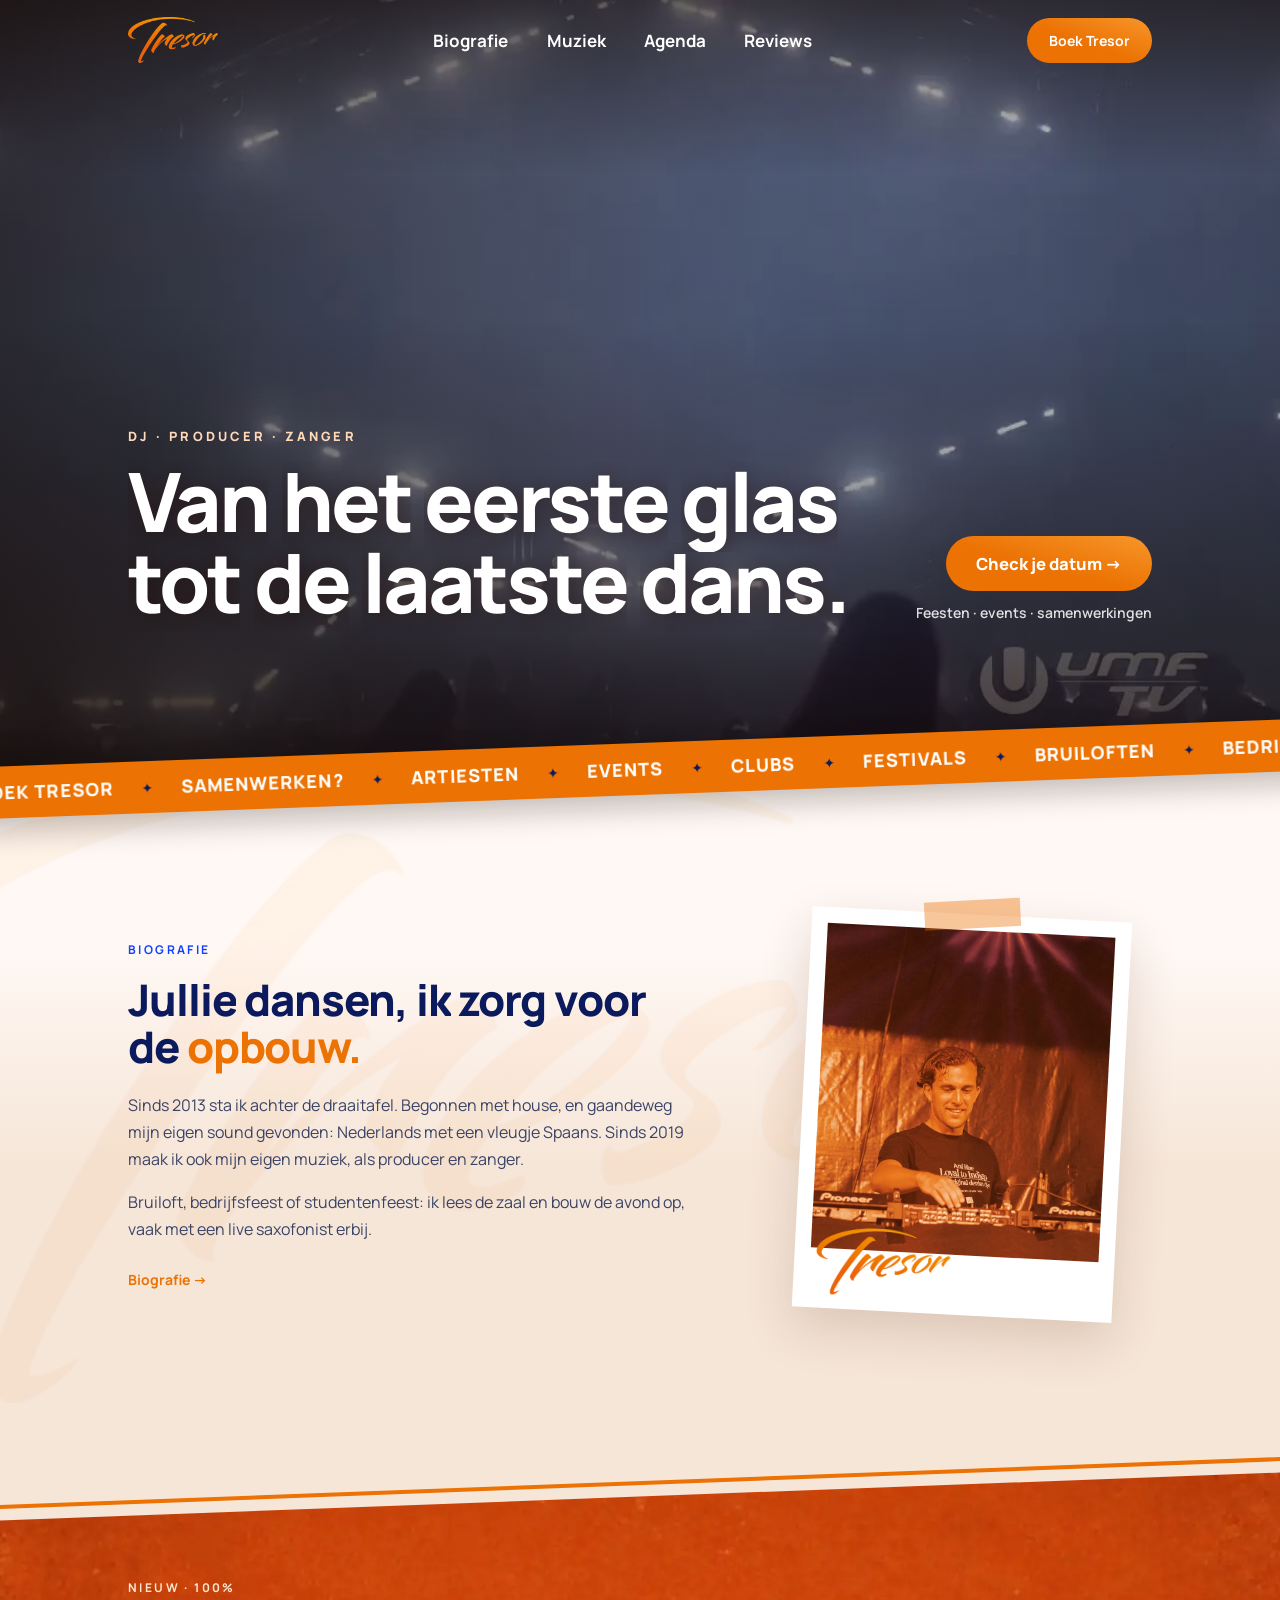
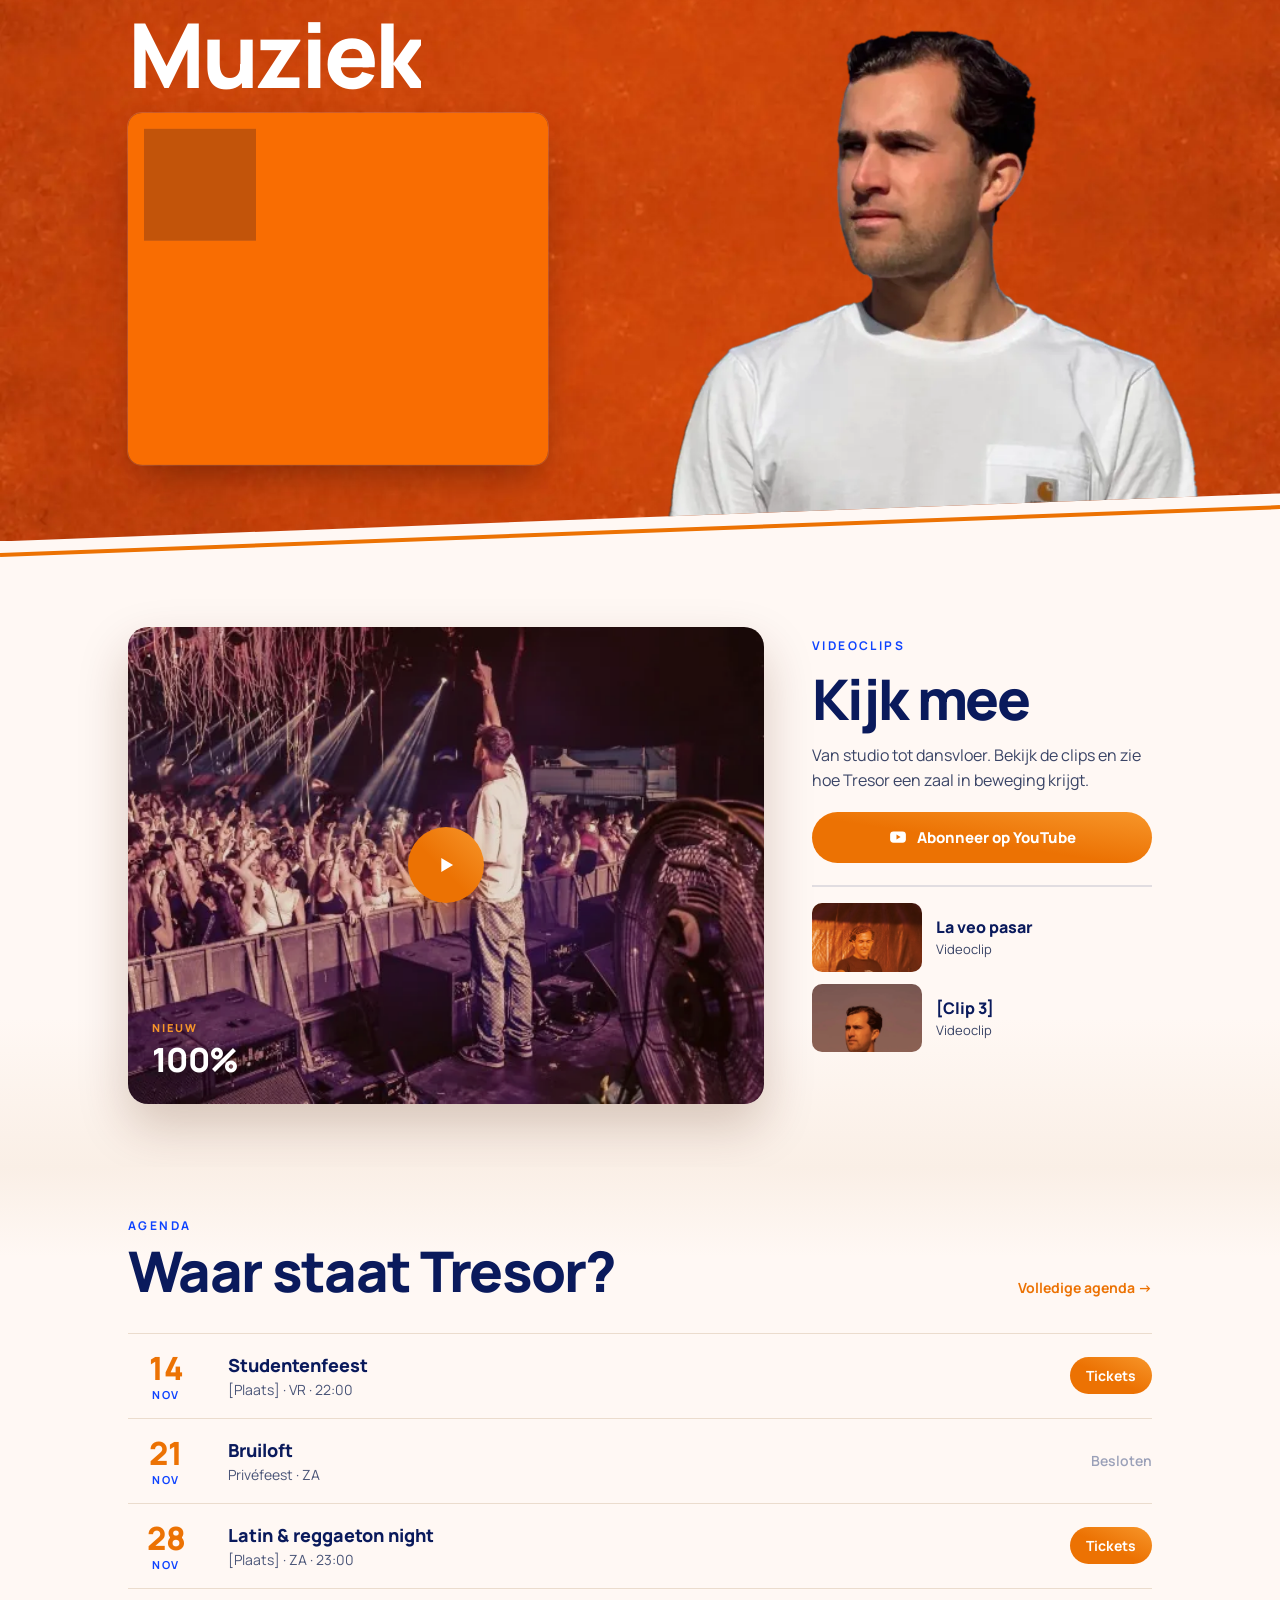
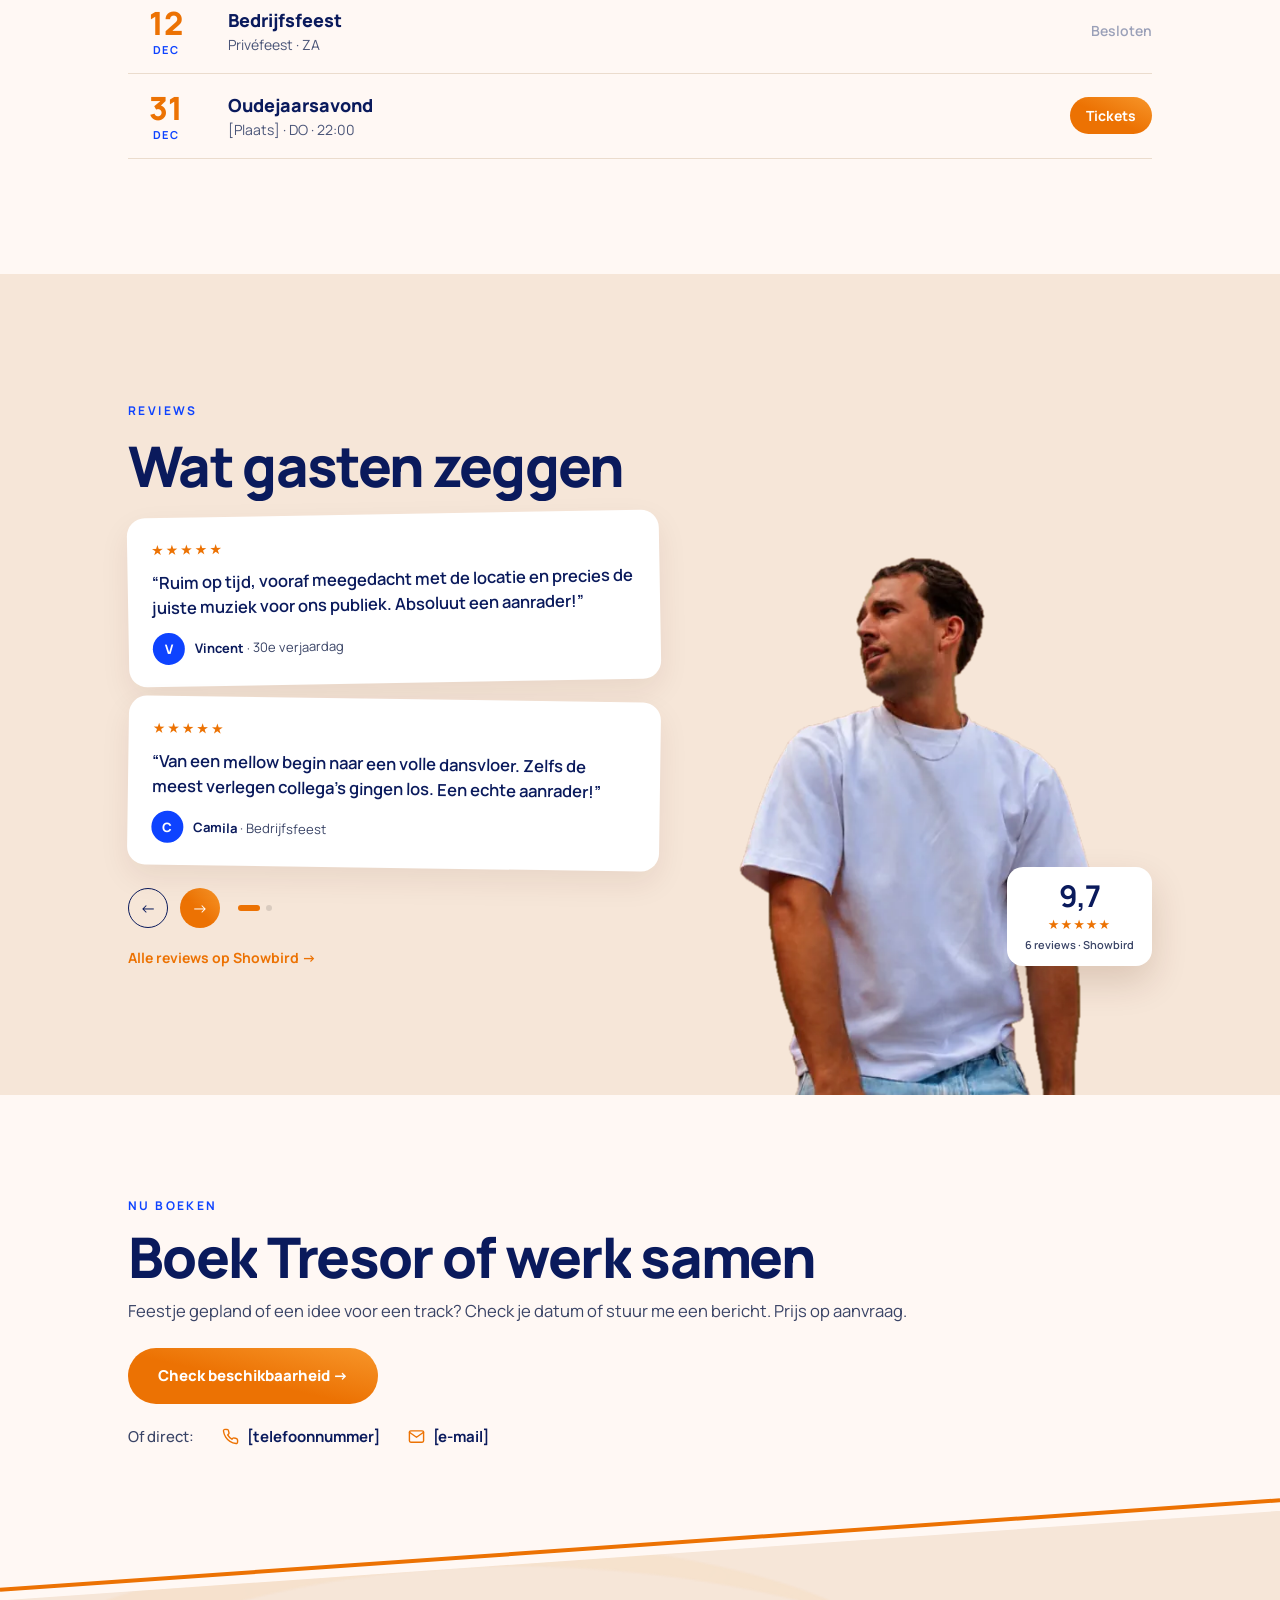
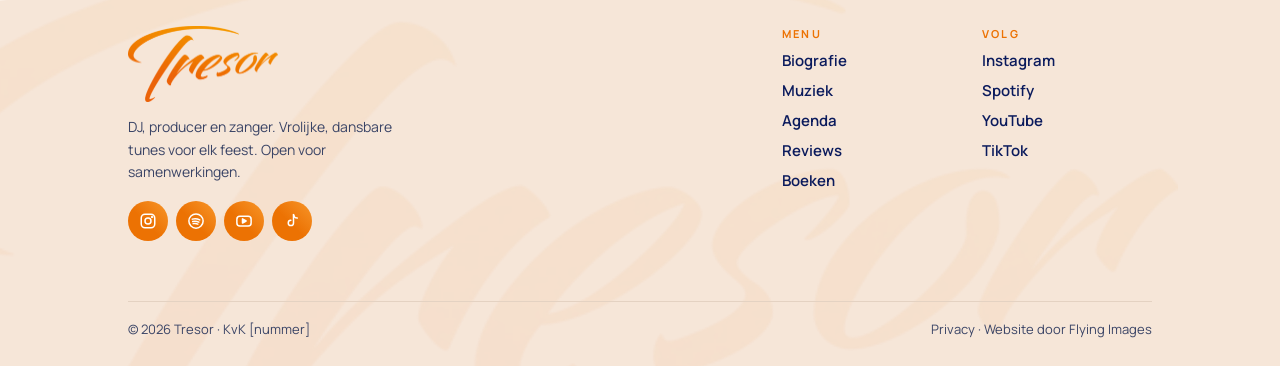
==== index.html @ 302dc04e "Kijk mee: grote clip links, tekst + YouTube-knop + 2 kleine clips rechts Co-Authored-By: Claude Opus" ====
<!doctype html>
<html lang="nl">
<head>
<meta charset="utf-8">
<meta name="viewport" content="width=device-width, initial-scale=1">
<title>Tresor | DJ, producer &amp; zanger</title>
<meta name="description" content="Tresor: DJ, producer en zanger. Energieke, dansbare en vrolijke tunes, Nederlands met een vleugje Spaans. Boek hem voor je feest.">
<link rel="preconnect" href="https://fonts.googleapis.com">
<link rel="preconnect" href="https://fonts.gstatic.com" crossorigin>
<link rel="preload" as="image" href="images/hero-video-poster.webp">
<link rel="stylesheet" href="https://fonts.googleapis.com/css2?family=Manrope:wght@400;500;700;800&display=swap">
<link rel="stylesheet" href="css/style.css">
</head>
<body>

<header>
  <div class="wrap">
    <a href="#top" aria-label="Tresor, naar boven"><img class="logo logo-light" src="images/tresor-logo.webp" alt="Tresor"><img class="logo logo-dark" src="images/tresor-logo.webp" alt="Tresor"></a>
    <nav aria-label="Hoofdmenu"><a href="#bio">Biografie</a><a href="#muziek">Muziek</a><a href="#agenda">Agenda</a><a href="#reviews">Reviews</a><a class="mbtn" href="#boeken">Boek Tresor</a></nav>
    <a class="btn" href="#boeken">Boek Tresor</a>
    <button class="burger" type="button" aria-label="Menu openen" aria-expanded="false"><span></span><span></span><span></span></button>
  </div>
</header>

<section class="hero" id="top" aria-label="Intro">
  <video class="hero-bg" id="heroVideo" autoplay muted loop playsinline webkit-playsinline disablepictureinpicture preload="auto" poster="images/hero-video-poster.webp" src="video/hero.mp4" data-mobile="video/hero-mobiel.mp4" aria-hidden="true"></video>
  <script>
  (function(){
    var v=document.getElementById('heroVideo'); if(!v) return;
    if(window.matchMedia('(max-width: 760px)').matches){ v.src=v.getAttribute('data-mobile'); }
    v.muted=true; v.defaultMuted=true; v.setAttribute('muted','');
    function play(){ var p=v.play(); if(p&&p.catch) p.catch(function(){}); }
    play();
    v.addEventListener('loadeddata',play,{once:true});
    v.addEventListener('canplay',play,{once:true});
    document.addEventListener('visibilitychange',function(){ if(!document.hidden&&v.paused) play(); });
    // Fallback (bijv. iOS energiebesparingsmodus): start bij eerste aanraking/scroll
    ['touchstart','pointerdown','scroll','keydown'].forEach(function(e){ window.addEventListener(e,function(){ if(v.paused) play(); },{once:true,passive:true}); });
  })();
  </script>
  <div class="content"><div class="wrap">
    <div><span class="kicker">DJ · Producer · Zanger</span><h1>Van het eerste glas tot de laatste dans.</h1></div>
    <div class="side"><a class="btn-light" href="#boeken">Check je datum →</a><small>Feesten · events · samenwerkingen</small></div>
  </div></div>
  <svg class="diag" viewBox="0 0 100 10" preserveAspectRatio="none" aria-hidden="true">
    <polygon points="0,10 100,0 100,10" fill="#FFF8F4"></polygon>
  </svg>
</section>
<div class="ticker-wrap">
  <div class="ticker" aria-label="Boek Tresor of werk samen: artiesten, events, clubs, festivals, bruiloften en bedrijven"><div class="ticker-track" aria-hidden="true"><span>Boek Tresor</span><i aria-hidden="true">✦</i><span>Samenwerken?</span><i aria-hidden="true">✦</i><span>Artiesten</span><i aria-hidden="true">✦</i><span>Events</span><i aria-hidden="true">✦</i><span>Clubs</span><i aria-hidden="true">✦</i><span>Festivals</span><i aria-hidden="true">✦</i><span>Bruiloften</span><i aria-hidden="true">✦</i><span>Bedrijven</span><i aria-hidden="true">✦</i><span>Boek Tresor</span><i aria-hidden="true">✦</i><span>Samenwerken?</span><i aria-hidden="true">✦</i><span>Artiesten</span><i aria-hidden="true">✦</i><span>Events</span><i aria-hidden="true">✦</i><span>Clubs</span><i aria-hidden="true">✦</i><span>Festivals</span><i aria-hidden="true">✦</i><span>Bruiloften</span><i aria-hidden="true">✦</i><span>Bedrijven</span><i aria-hidden="true">✦</i></div></div>
</div>

<div class="mid">
  <img class="watermark" src="images/tresor-logo.webp" alt="" aria-hidden="true" loading="lazy" decoding="async">

  <section class="bio" id="bio">
    <div class="wrap grid">
      <div>
        <div class="label">Biografie</div>
        <h2>Jullie dansen, ik zorg voor de <span class="hl">opbouw.</span></h2>
        <p>Sinds 2013 sta ik achter de draaitafel. Begonnen met house, en gaandeweg mijn eigen sound gevonden: Nederlands met een vleugje Spaans. Sinds 2019 maak ik ook mijn eigen muziek, als producer en zanger.</p>
        <p>Bruiloft, bedrijfsfeest of studentenfeest: ik lees de zaal en bouw de avond op, vaak met een live saxofonist erbij.</p>
        <a class="link" href="#">Biografie →</a>
      </div>
      <div class="polaroid-wrap rv rv-r" style="--d:.15s">
        <div class="polaroid">
          <img class="photo" src="images/tresor-draaitafel.webp" alt="Tresor achter de draaitafel" loading="lazy" decoding="async">
          <img class="sig" src="images/tresor-logo.webp" alt="Tresor" loading="lazy" decoding="async">
          <div class="tape" aria-hidden="true"></div>
        </div>
      </div>
    </div>
  </section>

  <section class="muziek" id="muziek">
    <svg class="seam" viewBox="0 0 720 120" preserveAspectRatio="none" aria-hidden="true">
      <polygon points="0,0 720,0 720,62 0,112" fill="#F6E6D8"></polygon>
      <line x1="0" y1="98" x2="720" y2="48" stroke="#EC7203" stroke-width="4" vector-effect="non-scaling-stroke"></line>
    </svg>
    <div class="inner">
      <div class="wrap">
        <div class="text">
          <div class="label">Nieuw · 100%</div>
          <h2>Muziek</h2>
          <div class="spotify-wrap"><iframe class="spotify" title="Tresor op Spotify" src="https://open.spotify.com/embed/artist/4Jpk6IuSUI2xoQr6cXJFNq?utm_source=generator" allow="autoplay; clipboard-write; encrypted-media; fullscreen; picture-in-picture" loading="lazy"></iframe><span class="tint" aria-hidden="true"></span></div>
        </div>
      </div>
      <img class="cutout rv rv-r" src="images/tresor-uitgesneden.webp" alt="Pressfoto Tresor" loading="lazy" decoding="async">
    </div>
  </section>
</div>

<section class="video" id="video">
  <svg class="seam" viewBox="0 0 720 120" preserveAspectRatio="none" aria-hidden="true" style="background:var(--creme)">
        <line x1="0" y1="72" x2="720" y2="22" stroke="#EC7203" stroke-width="4" vector-effect="non-scaling-stroke"></line>
  </svg>
  <div class="wrap vgrid">
    <a class="thumb big rv" href="https://www.youtube.com/" data-yt=""><img src="images/hero.webp" alt="Videoclip 100%" style="object-position:62% 30%" loading="lazy" decoding="async"><div class="ov"><div class="play"><svg width="16" height="16" viewBox="0 0 14 14" aria-hidden="true"><path d="M4 2.5v9l7.5-4.5z" fill="#fff"/></svg></div></div><div class="cap"><span>Nieuw</span><strong>100%</strong></div></a>
    <div class="vtext rv" style="--d:0.15s">
      <div class="label">Videoclips</div>
      <h2>Kijk mee</h2>
      <p>Van studio tot dansvloer. Bekijk de clips en zie hoe Tresor een zaal in beweging krijgt.</p>
      <a class="btn ytbtn" href="https://www.youtube.com/" target="_blank" rel="noopener"><svg width="18" height="18" viewBox="0 0 24 24" aria-hidden="true"><rect x="1.5" y="4.5" width="21" height="15" rx="4.5" fill="#fff"/><path d="M10 8.8v6.4l5.4-3.2z" fill="#EC7203"/></svg>Abonneer op YouTube</a>
      <div class="minis"><a class="mini" href="https://www.youtube.com/" data-yt=""><span class="mthumb"><img src="images/tresor-draaitafel.webp" alt="Videoclip La veo pasar" style="object-position:45% 40%" loading="lazy" decoding="async"></span><span class="mt"><strong>La veo pasar</strong><small>Videoclip</small></span></a><a class="mini" href="https://www.youtube.com/" data-yt=""><span class="mthumb"><img src="images/pressfoto.webp" alt="Videoclip [Clip 3]" style="object-position:50% 25%" loading="lazy" decoding="async"></span><span class="mt"><strong>[Clip 3]</strong><small>Videoclip</small></span></a></div>
    </div>
  </div>
</section>

<section class="agenda-s" id="agenda">
  <div class="wrap">
    <div class="head"><div><div class="label">Agenda</div><h2 style="margin-top:10px">Waar staat Tresor?</h2></div><a class="link" href="#">Volledige agenda →</a></div>
    <div>
<div class="ev rv"><div class="dt"><b>14</b><span>NOV</span></div><div class="tt"><b>Studentenfeest</b><span>[Plaats] · VR · 22:00</span></div><a class="cta" href="#">Tickets</a></div>
<div class="ev rv"><div class="dt"><b>21</b><span>NOV</span></div><div class="tt"><b>Bruiloft</b><span>Privéfeest · ZA</span></div><span class="cta p">Besloten</span></div>
<div class="ev rv"><div class="dt"><b>28</b><span>NOV</span></div><div class="tt"><b>Latin &amp; reggaeton night</b><span>[Plaats] · ZA · 23:00</span></div><a class="cta" href="#">Tickets</a></div>
<div class="ev rv"><div class="dt"><b>12</b><span>DEC</span></div><div class="tt"><b>Bedrijfsfeest</b><span>Privéfeest · ZA</span></div><span class="cta p">Besloten</span></div>
<div class="ev rv"><div class="dt"><b>31</b><span>DEC</span></div><div class="tt"><b>Oudejaarsavond</b><span>[Plaats] · DO · 22:00</span></div><a class="cta" href="#">Tickets</a></div>
    </div>
  </div>
</section>

<section class="review" id="reviews">
  <div class="wrap">
    <div class="txt">
      <div class="label">Reviews</div>
      <h2>Wat gasten zeggen</h2>
      <div class="rtrack" id="rtrack" aria-live="polite"></div>
      <div class="rctrl"><button type="button" class="prev" aria-label="Vorige reviews">←</button><button type="button" class="next" aria-label="Volgende reviews">→</button><div class="rdots" id="rdots"></div></div>
      <a class="all" href="https://showbird.com/nl/acts/22462-tresor-dj-artiest" target="_blank" rel="noopener">Alle reviews op Showbird →</a>
    </div>
    <div class="person rv rv-r" style="--d:.15s"><img src="images/tresor-100.webp" alt="Tresor in wit T-shirt" loading="lazy" decoding="async"><div class="score"><b>9,7</b><span>★★★★★</span><small>6 reviews · Showbird</small></div></div>
  </div>
</section>

<section class="endsec" id="boeken">
  <div class="ctab"><div class="wrap">
    <div class="label">Nu boeken</div>
    <h2>Boek Tresor of werk samen</h2>
    <p>Feestje gepland of een idee voor een track? Check je datum of stuur me een bericht. Prijs op aanvraag.</p>
    <div class="cbtns" style="gap:22px"><a class="cbtn main" href="#" style="height:56px;padding:0 30px;font-weight:800">Check beschikbaarheid →</a><div class="direct"><span>Of direct:</span><a href="tel:"><svg width="17" height="17" viewBox="0 0 24 24" fill="none" stroke="#EC7203" stroke-width="2" stroke-linecap="round" stroke-linejoin="round" aria-hidden="true"><path d="M22 16.9v3a2 2 0 0 1-2.2 2 19.8 19.8 0 0 1-8.6-3.1 19.5 19.5 0 0 1-6-6A19.8 19.8 0 0 1 2.1 4.2 2 2 0 0 1 4.1 2h3a2 2 0 0 1 2 1.7c.1.9.4 1.8.7 2.7a2 2 0 0 1-.5 2.1L8 9.8a16 16 0 0 0 6 6l1.3-1.3a2 2 0 0 1 2.1-.4c.9.3 1.8.6 2.7.7a2 2 0 0 1 1.7 2z"/></svg>[telefoonnummer]</a><a href="mailto:"><svg width="17" height="17" viewBox="0 0 24 24" fill="none" stroke="#EC7203" stroke-width="2" stroke-linecap="round" stroke-linejoin="round" aria-hidden="true"><rect x="2" y="4" width="20" height="16" rx="2"/><path d="m22 6-10 7L2 6"/></svg>[e-mail]</a></div></div>
  </div></div>
  <svg class="seamline" viewBox="0 0 720 100" preserveAspectRatio="none" aria-hidden="true"><line x1="0" y1="88" x2="720" y2="-12" stroke="#EC7203" stroke-width="4" vector-effect="non-scaling-stroke"></line></svg>
  <footer class="foot">
    <img class="wm" src="images/tresor-logo.webp" alt="" aria-hidden="true" loading="lazy" decoding="async">
    <div class="wrap">
      <div class="fcols">
        <div><img class="lg" src="images/tresor-logo.webp" alt="Tresor" loading="lazy" decoding="async"><p>DJ, producer en zanger. Vrolijke, dansbare tunes voor elk feest. Open voor samenwerkingen.</p><div class="soc"><a href="#" aria-label="Instagram" title="Instagram"><svg width="18" height="18" viewBox="0 0 24 24" stroke="#FFFFFF" stroke-width="2" fill="none" stroke-linecap="round" stroke-linejoin="round" aria-hidden="true"><rect x="3" y="3" width="18" height="18" rx="5"/><circle cx="12" cy="12" r="4"/><circle cx="17.5" cy="6.5" r="0.6" fill="#FFFFFF"/></svg></a><a href="#" aria-label="Spotify" title="Spotify"><svg width="18" height="18" viewBox="0 0 24 24" stroke="#FFFFFF" stroke-width="2" fill="none" stroke-linecap="round" stroke-linejoin="round" aria-hidden="true"><circle cx="12" cy="12" r="9.5"/><path d="M7 9.5c3.5-1 7-0.6 10 1"/><path d="M7.6 12.6c2.9-0.8 5.7-0.4 8.2 0.9"/><path d="M8.2 15.5c2.3-0.6 4.4-0.3 6.3 0.7"/></svg></a><a href="#" aria-label="YouTube" title="YouTube"><svg width="18" height="18" viewBox="0 0 24 24" stroke="#FFFFFF" stroke-width="2" fill="none" stroke-linecap="round" stroke-linejoin="round" aria-hidden="true"><rect x="2.5" y="5.5" width="19" height="13" rx="4"/><path d="M10 9.2v5.6l4.8-2.8z" fill="#FFFFFF"/></svg></a><a href="#" aria-label="TikTok" title="TikTok"><svg width="18" height="18" viewBox="0 0 24 24" stroke="#FFFFFF" stroke-width="2" fill="none" stroke-linecap="round" stroke-linejoin="round" aria-hidden="true"><path d="M14 3.5v11a3.5 3.5 0 1 1-3.5-3.5"/><path d="M14 3.5c.4 2.7 2.2 4.4 5 4.6"/></svg></a></div></div>
        <div class="fcol"><span>MENU</span><a href="#bio">Biografie</a><a href="#muziek">Muziek</a><a href="#agenda">Agenda</a><a href="#reviews">Reviews</a><a href="#boeken">Boeken</a></div>
        <div class="fcol"><span>VOLG</span><a href="#">Instagram</a><a href="#">Spotify</a><a href="#">YouTube</a><a href="#">TikTok</a></div>
      </div>
      <div class="fbar"><span>© 2026 Tresor · KvK [nummer]</span><span>Privacy · Website door Flying Images</span></div>
    </div>
  </footer>
</section>

<div class="modal" id="vmodal" role="dialog" aria-modal="true" aria-label="Videoclip"><div class="box"><button class="close" type="button" aria-label="Sluiten">×</button><div id="vbody"></div></div></div>
<script src="js/main.js"></script>
</body>
</html>
---- css/style.css ----
:root{
  --creme:#FFF8F4; --zand:#F6E6D8; --ink:#0A1A5C; --blue:#EC7203; --orange:#0E43FF; --s:clamp(40px,9vw,120px); --muted:#3A4466; --line:#EFE2D8;
}
*{box-sizing:border-box}
html{scroll-behavior:smooth}
body{margin:0;background:var(--creme);color:var(--ink);font-family:'Manrope',system-ui,-apple-system,'Segoe UI',sans-serif;-webkit-font-smoothing:antialiased}
img{display:block;max-width:100%}
a{color:var(--blue)}
.wrap{max-width:1120px;margin:0 auto;padding:0 clamp(20px,5vw,48px)}
.label{font-size:12px;font-weight:700;letter-spacing:.2em;text-transform:uppercase;color:var(--orange)}
.btn{display:inline-block;background:var(--blue);color:#fff;font-weight:700;font-size:14px;padding:13px 22px;border-radius:999px;text-decoration:none;white-space:nowrap}
.btn:hover{background:#D46502}
.btn-ghost{background:transparent;border:1.5px solid var(--ink);color:var(--ink);padding:11.5px 20px}
.link{font-weight:700;font-size:14px;text-decoration:none;color:#EC7203}
.link:hover{text-decoration:underline;text-underline-offset:3px}

/* HEADER */
header{position:fixed;top:0;left:0;right:0;z-index:50;transition:background .3s,box-shadow .3s,height .3s}
header.scrolled{background:rgba(255,248,244,.94);-webkit-backdrop-filter:blur(10px);backdrop-filter:blur(10px);box-shadow:0 6px 24px rgba(80,30,5,.08)}
header .logo-dark{display:none}
header.scrolled .logo-light{display:none}header.scrolled .logo-dark{display:block}
header.scrolled nav a{color:var(--ink)}
.burger{display:none;width:44px;height:44px;border-radius:50%;border:0;background:rgba(255,255,255,.18);cursor:pointer;align-items:center;justify-content:center;flex-direction:column;gap:5px}
.burger span{display:block;width:20px;height:2px;background:#fff;border-radius:2px;transition:transform .3s,opacity .3s}
header.scrolled .burger{background:#F6E6D8}header.scrolled .burger span{background:var(--ink)}
body.menu-open .burger span:nth-child(1){transform:translateY(7px) rotate(45deg)}body.menu-open .burger span:nth-child(2){opacity:0}body.menu-open .burger span:nth-child(3){transform:translateY(-7px) rotate(-45deg)}
header .wrap{height:80px;transition:height .3s;display:flex;align-items:center;justify-content:space-between;gap:20px}
header .logo{height:46px;width:auto}
nav{display:flex;gap:clamp(24px,3vw,40px)}
nav a{color:#fff;text-decoration:none;font-weight:700;font-size:17px}
nav a{position:relative;padding:4px 0}
nav a:after{content:"";position:absolute;left:0;right:100%;bottom:-2px;height:2px;background:#EC7203;transition:right .25s}
nav a:hover:after{right:0}
@media (max-width:760px){header .btn{display:none}.burger{display:flex}
 nav{position:fixed;top:0;left:0;right:0;height:100vh;height:100dvh;visibility:hidden;transition:transform .4s cubic-bezier(.2,.8,.2,1),visibility 0s .4s;z-index:-1;background:#FFF8F4;flex-direction:column;justify-content:center;align-items:flex-start;gap:22px;padding:0 28px;transform:translateY(-100%)}
 nav a{color:var(--ink)!important;font-size:34px;font-weight:800;letter-spacing:-.02em}
 body.menu-open nav{transform:none;visibility:visible;transition:transform .4s cubic-bezier(.2,.8,.2,1),visibility 0s}
 body.menu-open header .logo-light{display:none}body.menu-open header .logo-dark{display:block}body.menu-open .burger{background:#F6E6D8}body.menu-open .burger span{background:var(--ink)}
 nav .mbtn{display:inline-block!important;margin-top:12px}}
nav .mbtn{display:none;background:#EC7203;color:#fff!important;font-size:16px!important;font-weight:800;padding:14px 24px!important;border-radius:999px}
nav .mbtn:after{display:none}

/* HERO */
.hero{position:relative;height:min(88vh,820px);min-height:520px;overflow:hidden;color:#fff;background:var(--ink)}
.hero>.hero-bg{position:absolute;inset:0;width:100%;height:100%;object-fit:cover;object-position:50% 40%}
@media (prefers-reduced-motion:reduce){.hero>.hero-bg{display:none}.hero{background:var(--ink) url(../images/hero-video-poster.webp) 50% 40%/cover no-repeat}}
.hero>img{position:absolute;inset:0;width:100%;height:100%;object-fit:cover;object-position:60% 30%;animation:heroZoom 14s ease-out both}
@keyframes heroZoom{from{transform:scale(1.12)}to{transform:scale(1)}}
.hero .content{animation:heroIn 1s .2s cubic-bezier(.2,.8,.2,1) both}
@keyframes heroIn{from{opacity:0;transform:translateY(30px)}to{opacity:1;transform:none}}
.hero:before{content:"";position:absolute;inset:0;z-index:1;background:linear-gradient(180deg,rgba(20,8,2,.55) 0%,rgba(20,8,2,0) 22%,rgba(20,8,2,0) 40%,rgba(20,8,2,.7) 100%),linear-gradient(90deg,rgba(20,8,2,.62) 0%,rgba(20,8,2,.15) 60%,rgba(20,8,2,.25) 100%)}
.hero .content{position:absolute;z-index:2;left:0;right:0;bottom:clamp(110px,14vw,170px)}
.hero .content .wrap{display:flex;justify-content:space-between;align-items:flex-end;gap:40px}
.hero .kicker{display:block;margin-bottom:16px;font-size:clamp(12px,1vw,14px);font-weight:800;letter-spacing:.24em;text-transform:uppercase;color:#FFD9B8}
.hero .side{display:flex;flex-direction:column;align-items:flex-end;gap:12px;text-align:right}
.hero .side small{font-size:14px;font-weight:600;opacity:.85;white-space:nowrap}
@media (max-width:760px){.hero .content .wrap{flex-direction:column;align-items:flex-start;gap:24px}.hero .side{align-items:flex-start;text-align:left}.hero .side small{white-space:normal}}
.hero h1{margin:0;font-size:clamp(40px,6.4vw,92px);font-weight:800;line-height:.98;letter-spacing:-.035em;max-width:16ch;text-shadow:0 2px 24px rgba(20,8,2,.45)}
.hero .btn-light{display:inline-block;background:#EC7203;color:#fff;font-weight:800;font-size:clamp(15px,1.3vw,18px);padding:16px 30px;border-radius:999px;text-decoration:none;white-space:nowrap}
.hero .btn-light:hover{background:#D46502}
.diag{position:absolute;left:0;right:0;bottom:-1px;width:100%;height:calc(3.67vw + 1px);z-index:3;display:block}

/* MID (bio + muziek) */
.mid{position:relative;overflow:hidden}
.watermark{position:absolute;z-index:1;pointer-events:none;opacity:.05;width:min(1500px,160%);left:-12%;top:-40px}
.bio{position:relative;background:linear-gradient(180deg,var(--creme) 0%,var(--creme) 25%,var(--zand) 60%);padding:clamp(56px,8vw,110px) 0 clamp(40px,6vw,80px)}
.bio .grid{position:relative;z-index:2;display:grid;grid-template-columns:minmax(0,1fr) minmax(240px,380px);gap:clamp(36px,6vw,90px);align-items:center}
.bio h2{margin:18px 0 22px;font-size:clamp(30px,3.4vw,44px);line-height:1.08;letter-spacing:-.025em;font-weight:800}
.bio h2{color:var(--ink)}.bio h2 .hl,.bio h2 .hl span{color:#EC7203}
.bio p{margin:0 0 16px;font-size:clamp(15px,1.25vw,17px);line-height:1.7;color:var(--muted);max-width:560px}
.bio .link{display:inline-block;margin-top:10px}
.polaroid-wrap{display:flex;justify-content:center;padding:20px 0}
.polaroid{position:relative;background:#fff;padding:16px 16px 60px;transform:rotate(3deg);box-shadow:0 20px 50px rgba(80,30,5,.16);width:min(100%,320px);transition:transform .5s cubic-bezier(.2,.8,.2,1),box-shadow .5s}
.polaroid:hover{transform:rotate(0) scale(1.03);box-shadow:0 30px 60px rgba(80,30,5,.22)}
.polaroid .photo{width:100%;aspect-ratio:200/226;object-fit:cover;object-position:45% 45%}
.polaroid .sig{position:absolute;left:22px;bottom:14px;width:42%}
.polaroid .tape{position:absolute;left:50%;top:-14px;width:96px;height:28px;margin-left:-48px;background:rgba(236,114,3,.4);transform:rotate(-6deg)}
@media (max-width:760px){.bio .grid{grid-template-columns:1fr}.polaroid{width:min(80%,300px)}}

.muziek{position:relative;color:#fff;background:#C7430B url(../images/oranje-muur.webp) center bottom/cover;clip-path:polygon(0 0,100% 0,100% calc(100% - var(--s)*.4167),0 100%)}
.mid{margin-bottom:calc(var(--s)*-.4833);z-index:2}
.muziek .seam{display:block;width:100%;height:clamp(60px,9vw,120px)}
.muziek .inner{position:relative;min-height:clamp(420px,46vw,560px)}
.muziek .text{position:relative;z-index:2;padding:clamp(30px,4vw,60px) 0 clamp(48px,6vw,80px);max-width:420px;display:flex;flex-direction:column;gap:18px}
.muziek .label{color:#FFE6D0}
.muziek h2{margin:0;font-size:clamp(52px,7vw,96px);line-height:.9;letter-spacing:-.035em;font-weight:800}
.muziek .spotify-wrap{position:relative;width:100%;max-width:420px;border-radius:14px;overflow:hidden;isolation:isolate;box-shadow:0 18px 40px -12px rgba(60,12,0,.55),0 0 0 1px rgba(255,230,208,.18)}
.muziek .spotify{width:100%;height:352px;border:0;background:#C2540A;display:block}
/* Spotify kleurt de artiest-embed blauw (uit de profielfoto). Twee lagen maken hem huisstijl-oranje;
   de profielfoto (16px van boven/links, 112x112) blijft uitgespaard. Klikken gaan erdoorheen. */
.muziek .spotify-wrap::before,.muziek .spotify-wrap::after,.muziek .spotify-wrap .tint{content:"";position:absolute;inset:0;pointer-events:none;clip-path:polygon(evenodd,0 0,100% 0,100% 100%,0 100%,0 0,16px 16px,128px 16px,128px 128px,16px 128px,16px 16px)}
.muziek .spotify-wrap::before{background:#424242;mix-blend-mode:screen;z-index:1}
.muziek .spotify-wrap::after{background:#E66A06;mix-blend-mode:color;z-index:2}
.muziek .spotify-wrap .tint{background:#EE6A06;mix-blend-mode:soft-light;z-index:3}
.muziek .cutout{position:absolute;z-index:2;right:max(0px,calc((100vw - 1120px)/2));bottom:0;height:clamp(300px,40vw,520px);width:auto}
@media (max-width:760px){.muziek .inner{min-height:0;padding-bottom:300px}.muziek .cutout{right:0;height:300px}}

/* VIDEO */
.video{position:relative;overflow:hidden;background:linear-gradient(180deg,var(--creme) 0,var(--creme) 78%,#FAEFE6 100%);isolation:isolate;margin-top:-1px}
.video .seam{display:block;width:100%;height:clamp(40px,9vw,120px)}
.video .wrap{padding-top:clamp(10px,2vw,30px);padding-bottom:clamp(40px,5vw,70px)}
.video .clips{position:relative}
.video .clips:before{content:"";position:absolute;z-index:-1;left:-100vw;right:-100vw;top:-2000px;bottom:46%;background:var(--creme)}
.video .thumb{display:block;position:relative;aspect-ratio:4/5;border-radius:18px;overflow:hidden;box-shadow:0 18px 40px rgba(80,30,5,.22)}
.video .thumb img{position:absolute;inset:0;width:100%;height:100%;object-fit:cover}
.video .thumb .ov{position:absolute;inset:0;background:rgba(40,12,4,.18);display:flex;align-items:center;justify-content:center}
.video .clip p{margin:14px 0 0;font-size:17px;font-weight:800}
@media (max-width:760px){.video .thumb{aspect-ratio:16/10}.video .clips:before{bottom:auto;height:calc(2000px + 110px)}}
/* AGENDA */
.agenda-s{position:relative;background:linear-gradient(180deg,#FAEFE6 0,var(--creme) 90px);margin-top:-1px}
.agenda-s .seam{display:block;width:100%;height:clamp(40px,9vw,120px)}
.agenda-s .wrap{padding-top:clamp(30px,4vw,50px);padding-bottom:clamp(70px,9vw,120px)}
.ev{display:grid;grid-template-columns:76px minmax(0,1fr) auto;gap:24px;align-items:center;padding:18px 0;border-top:1px solid #EBDCCD}
.ev:last-child{border-bottom:1px solid #EBDCCD}
.ev .dt{display:flex;flex-direction:column;align-items:center;line-height:1}
.ev .dt b{font-size:32px;font-weight:800;color:var(--blue)}
.ev .dt span{font-size:11px;font-weight:700;letter-spacing:.15em;color:var(--orange);margin-top:5px}
.ev .tt{display:flex;flex-direction:column;gap:3px}
.ev .tt b{font-size:18px;font-weight:800}
.ev .tt span{font-size:14px;color:#4A5578}
.tag{font-size:10px;font-weight:700;letter-spacing:.14em;padding:6px 11px;border-radius:999px}
.tag.o{background:var(--blue);color:#fff}.tag.b{background:var(--zand);color:var(--ink)}
.ev .cta{text-align:right;font-size:14px;font-weight:700;text-decoration:none;background:#EC7203;color:#fff;padding:9px 16px;border-radius:999px}
.ev .cta:hover{background:#D46502}
.ev .cta.p{color:#9AA0B8;background:none;padding:9px 0;font-weight:600}
@media (max-width:760px){.ev{grid-template-columns:56px minmax(0,1fr) auto;gap:14px}}
/* REVIEW */
.review{position:relative;background:var(--zand);overflow:hidden}
.review .wrap{position:relative;display:grid;grid-template-columns:minmax(0,1.15fr) minmax(0,1fr);gap:30px;align-items:end}
.review .txt{display:flex;flex-direction:column;gap:20px;padding:clamp(90px,10vw,130px) 0}
.review .label{color:#0E43FF}
.review h2{margin:0;font-size:clamp(34px,4.4vw,56px);font-weight:800;letter-spacing:-.03em;line-height:.98}
.rcard{background:#fff;border-radius:18px;padding:22px 24px;display:flex;flex-direction:column;gap:12px;box-shadow:0 12px 30px rgba(80,30,5,.08)}
.rcard.a{transform:rotate(-1deg)}.rcard.b{transform:rotate(.8deg)}
.rcard .st{color:#EC7203;font-size:14px;letter-spacing:2px}
.rcard p{margin:0;font-size:clamp(15px,1.3vw,17px);font-weight:600;line-height:1.5}
.rcard .who{display:flex;align-items:center;gap:10px;font-size:13px;color:var(--muted)}
.rcard .who b{color:var(--ink)}
.rcard .av{width:32px;height:32px;border-radius:50%;background:#0E43FF;color:#fff;display:inline-flex;align-items:center;justify-content:center;font-size:13px;font-weight:800}
.review .all{font-size:14px;font-weight:700;color:#EC7203;text-decoration:none}
.review .person{position:relative;display:flex;justify-content:center;align-self:end}
.review .person img{height:clamp(360px,42vw,580px);width:auto;transform:scaleX(-1);display:block}
.score{position:absolute;right:0;bottom:24%;background:#fff;border-radius:16px;padding:14px 18px;display:flex;flex-direction:column;align-items:center;gap:4px;box-shadow:0 16px 36px rgba(80,30,5,.16)}
.score b{font-size:30px;letter-spacing:-.03em;line-height:1}
.score span{color:#EC7203;font-size:13px;letter-spacing:1px}
.score small{font-size:11px;font-weight:600;color:var(--muted)}
@media (max-width:760px){.review .wrap{grid-template-columns:1fr;gap:0}.review .txt{padding-bottom:10px}.review .person img{height:360px}.score{right:4%}}
/* CTA + FOOTER */
.endsec{position:relative;background:var(--creme);overflow:hidden}
.ctab{padding:clamp(60px,8vw,110px) 0 clamp(110px,12vw,170px)}
.ctab .label{color:#0E43FF}
.ctab h2{margin:16px 0 14px;font-size:clamp(34px,4.4vw,56px);font-weight:800;letter-spacing:-.03em;line-height:.98}
.ctab p{margin:0 0 26px;font-size:clamp(15px,1.3vw,18px);color:var(--muted)}
.direct{display:flex;flex-wrap:wrap;align-items:center;gap:12px 28px;font-size:15px;font-weight:700}
.direct span{color:var(--muted);font-weight:500}
.direct a{display:inline-flex;align-items:center;gap:8px;color:var(--ink);text-decoration:none}.direct a:hover{color:#EC7203}
.cbtns{display:flex;flex-direction:column;align-items:flex-start;gap:12px}
.cbtns .row{display:flex;gap:12px;flex-wrap:wrap}
.cbtn{display:inline-flex;align-items:center;justify-content:center;gap:10px;height:52px;padding:0 26px;border-radius:999px;font-size:15px;font-weight:700;text-decoration:none;border:2px solid var(--ink);color:var(--ink);white-space:nowrap}
.cbtn:hover{background:var(--ink);color:#fff}
.cbtn.main{background:#EC7203;border-color:#EC7203;color:#fff}.cbtn.main:hover{background:#D46502;border-color:#D46502}
.seamline{position:relative;display:block;width:100%;height:clamp(50px,7vw,100px);margin-top:calc(-1 * clamp(50px,7vw,100px));z-index:3;pointer-events:none;overflow:visible}
.foot{position:relative;background:var(--zand);padding:clamp(70px,9vw,120px) 0 28px;margin-top:calc(-1 * clamp(50px,7vw,100px));clip-path:polygon(0 clamp(50px,7vw,100px),100% 0,100% 100%,0 100%);overflow:hidden}
.foot .wm{position:absolute;left:-8%;top:30px;width:min(1400px,140%);opacity:.05;pointer-events:none}
.fcols{position:relative;display:grid;grid-template-columns:minmax(0,1fr) 170px 170px;gap:30px}
.fcols img.lg{width:150px;height:auto}
.fcols p{margin:14px 0 18px;font-size:14px;line-height:1.6;color:var(--muted);max-width:300px}
.soc{display:flex;gap:8px}
.soc a{width:40px;height:40px;border-radius:50%;background:#EC7203;display:inline-flex;align-items:center;justify-content:center}
.soc a:hover{background:#D46502}
.fcol{display:flex;flex-direction:column;gap:9px}
.fcol span{font-size:11px;font-weight:700;letter-spacing:.2em;color:#EC7203}
.fcol a{font-size:15px;font-weight:600;color:var(--ink);text-decoration:none}.fcol a:hover{color:#EC7203}
.fbar{position:relative;display:flex;justify-content:space-between;gap:12px;flex-wrap:wrap;margin-top:clamp(40px,5vw,60px);padding-top:18px;border-top:1px solid #E4D2C2;font-size:13px;color:var(--muted)}
@media (max-width:760px){.fcols{grid-template-columns:1fr 1fr}.fcols>div:first-child{grid-column:1/-1}}
/* REST */
section.block{padding:clamp(64px,9vw,120px) 0}
.head{display:flex;justify-content:space-between;align-items:flex-end;gap:20px;margin-bottom:clamp(24px,3vw,36px)}
.head h2{margin:0;font-size:clamp(34px,4.4vw,56px);line-height:.95;letter-spacing:-.03em;font-weight:800}
.clips{display:grid;grid-template-columns:repeat(3,minmax(0,1fr));gap:16px}
.clip .thumb{border-radius:16px;background:var(--ink);display:flex;align-items:center;justify-content:center}
.play{width:48px;height:48px;border-radius:50%;background:#fff;display:flex;align-items:center;justify-content:center}
.clip p{margin:10px 0 0;font-weight:700}
@media (max-width:760px){.clips{grid-template-columns:1fr}}
.agenda .row{display:flex;align-items:baseline;gap:24px;padding:18px 0;border-top:1px solid var(--line)}
.agenda .row:last-child{border-bottom:1px solid var(--line)}
.agenda .d{font-size:24px;font-weight:800;color:var(--orange);width:110px;flex-shrink:0}
.agenda .t{flex-grow:1;font-size:17px;font-weight:700}
.agenda .t span{font-weight:500;color:var(--muted)}
.agenda .k{font-size:12px;font-weight:700;letter-spacing:.12em;color:var(--muted)}
.wall{display:grid;grid-template-columns:repeat(4,minmax(0,1fr));grid-auto-rows:clamp(140px,16vw,220px);gap:12px}
.wall>*{border-radius:20px;overflow:hidden}
.wall img{width:100%;height:100%;object-fit:cover}
.wall .big{grid-column:span 2;grid-row:span 2}
.wall .ph{background:var(--zand);display:flex;align-items:flex-end;padding:12px;font-size:12px;color:var(--muted)}
@media (max-width:760px){.wall{grid-template-columns:repeat(2,minmax(0,1fr))}}
.reviews{text-align:center;max-width:760px;margin:0 auto}
.stars{color:var(--orange);letter-spacing:4px;font-size:18px}
.reviews blockquote{margin:16px 0;font-size:clamp(22px,2.6vw,30px);font-weight:500;line-height:1.4;letter-spacing:-.01em}
.reviews .who{font-weight:700;color:var(--muted);font-size:14px}
.book{display:grid;grid-template-columns:minmax(0,1fr) minmax(0,1fr);gap:clamp(32px,6vw,80px)}
.book h2{margin:0 0 14px;font-size:clamp(40px,5vw,64px);letter-spacing:-.035em;line-height:.95;font-weight:800}
.book p{color:var(--muted);font-size:16px;line-height:1.6}
form{display:flex;flex-direction:column;gap:20px}
form .who{font-size:20px;font-weight:800}
label{display:flex;flex-direction:column;gap:6px;font-size:12px;font-weight:700;letter-spacing:.08em;color:var(--muted);text-transform:uppercase}
input,textarea{font:inherit;font-size:16px;font-weight:500;letter-spacing:0;text-transform:none;color:var(--ink);padding:10px 0;border:0;border-bottom:1.5px solid #D9CBBF;background:transparent;outline:none}
input:focus,textarea:focus{border-bottom-color:var(--blue)}
textarea{resize:vertical;min-height:90px}
button.btn{border:0;cursor:pointer;align-self:flex-start;font-family:inherit}
@media (max-width:760px){.book{grid-template-columns:1fr}}
footer{padding:48px 0 32px}
footer .top{display:flex;justify-content:space-between;align-items:center;gap:20px;flex-wrap:wrap;border-top:1px solid var(--line);padding-top:32px}
footer .logo{height:40px;width:auto}
footer .links{display:flex;gap:20px;font-weight:600;font-size:14px}
footer .links a{color:var(--ink);text-decoration:none}
footer .bottom{display:flex;justify-content:space-between;gap:12px;flex-wrap:wrap;margin-top:24px;font-size:13px;color:var(--muted)}
.note{position:fixed;right:16px;bottom:16px;z-index:50;background:var(--ink);color:#fff;font-size:12px;padding:8px 12px;border-radius:999px;opacity:.85}

/* BEWEGING */
.rv{opacity:0;transform:translateY(28px);transition:opacity .5s cubic-bezier(.2,.8,.2,1),transform .5s cubic-bezier(.2,.8,.2,1);transition-delay:var(--d,0s)}
.rv.in{opacity:1;transform:none}
.rv-r{transform:translateX(40px)}.rv-r.in{transform:none}
/* Tekst-reveal */
.tx{opacity:0;transform:translateY(22px);filter:blur(6px);transition:opacity .55s cubic-bezier(.2,.8,.2,1),transform .55s cubic-bezier(.2,.8,.2,1),filter .55s ease;transition-delay:var(--d,0s)}
.tx.in{opacity:1;transform:none;filter:none}
.split .w{display:inline-block;overflow:hidden;vertical-align:top;padding-bottom:.12em;margin-bottom:-.12em}
.split .wi{display:inline-block;transform:translateY(110%);transition:transform .6s cubic-bezier(.2,.8,.2,1);transition-delay:calc(var(--d,0s) + var(--i,0)*.03s)}
.split.in .wi{transform:none}
.hero h1.split{text-shadow:none}.hero h1 .wi{text-shadow:0 2px 20px rgba(40,12,4,.45)}
.btn,.cbtn,.btn-light,.ev .cta{transition:transform .2s,background .2s,box-shadow .2s}
.btn:hover,.cbtn.main:hover,.btn-light:hover,.ev .cta:hover{transform:translateY(-2px);box-shadow:0 10px 22px rgba(236,114,3,.28)}
.video .thumb img{transition:transform .6s cubic-bezier(.2,.8,.2,1)}
.video .thumb:hover img{transform:scale(1.06)}
.video .thumb .play{transition:transform .3s}
.video .thumb:hover .play{transform:scale(1.12)}
.ev{transition:background .25s,padding .25s}
.ev:hover{background:rgba(246,230,216,.5)}
.soc a{transition:transform .2s,background .2s}.soc a:hover{transform:translateY(-3px)}
.rtrack{display:grid;grid-template-columns:1fr;gap:16px}
.rcard{transition:opacity .4s,transform .4s}
.rcard.out{opacity:0;transform:translateY(10px)}
.rctrl{display:flex;align-items:center;gap:12px}
.rctrl button{width:40px;height:40px;border-radius:50%;border:1.5px solid var(--ink);background:transparent;color:var(--ink);font-size:16px;cursor:pointer;font-family:inherit;transition:background .2s,color .2s}
.rctrl button:hover{background:var(--ink);color:#fff}
.rctrl button.next{background:#EC7203;border-color:#EC7203;color:#fff}.rctrl button.next:hover{background:#D46502;border-color:#D46502}
.rdots{display:flex;gap:6px;margin-left:6px}.rdots span{width:6px;height:6px;border-radius:3px;background:#D9CBBF;transition:all .3s}.rdots span.on{width:22px;background:#EC7203}
.review .person img{animation:floaty 6s ease-in-out infinite}
@keyframes floaty{0%,100%{transform:scaleX(-1) translateY(0)}50%{transform:scaleX(-1) translateY(-8px)}}
/* VIDEO MODAL */
.modal{position:fixed;inset:0;z-index:100;background:rgba(20,8,2,.86);display:flex;align-items:center;justify-content:center;padding:20px;opacity:0;pointer-events:none;transition:opacity .3s}
.modal.open{opacity:1;pointer-events:auto}
.modal .box{position:relative;width:min(960px,100%);aspect-ratio:16/9;background:#000;border-radius:16px;overflow:hidden;transform:scale(.94);transition:transform .3s}
.modal.open .box{transform:none}
.modal iframe{width:100%;height:100%;border:0;display:block}
.modal .msg{position:absolute;inset:0;display:flex;flex-direction:column;align-items:center;justify-content:center;gap:10px;color:#fff;text-align:center;padding:20px}
.modal .msg b{font-size:22px}
.modal .close{position:absolute;top:-52px;right:0;width:42px;height:42px;border-radius:50%;border:0;background:#fff;color:var(--ink);font-size:20px;cursor:pointer}
@media (prefers-reduced-motion:reduce){*,*:before,*:after{animation:none!important;transition:none!important}.rv,.tx{opacity:1;transform:none;filter:none}.split .wi{transform:none}}

/* Lichtkrant tussen hero en biografie */
.ticker-wrap{position:relative;z-index:20;height:0}
.ticker{position:absolute;z-index:20;left:-4%;right:-4%;top:calc(-1.83vw - 26px);height:52px;background:#EC7203;transform:rotate(-2.1deg);display:flex;align-items:center;overflow:hidden;box-shadow:0 12px 30px rgba(20,8,2,.25)}
.ticker-track{display:flex;align-items:center;gap:28px;padding-left:28px;white-space:nowrap;animation:ticker 45s linear infinite;will-change:transform}
.ticker-track span{color:#fff;font-weight:800;font-size:18px;letter-spacing:.06em;text-transform:uppercase}
.ticker-track i{font-style:normal;color:#0A1A5C;font-size:14px}
.ticker:hover .ticker-track{animation-play-state:paused}
@keyframes ticker{from{transform:translateX(0)}to{transform:translateX(-50%)}}
@media (max-width:760px){.ticker{height:42px;top:calc(-1.83vw - 21px)}.ticker-track{gap:20px;padding-left:20px}.ticker-track span{font-size:14px}}
@media (prefers-reduced-motion:reduce){.ticker-track{animation:none}}

/* Knoppen: subtiel lichter oranje rechtsboven, zoals het verloop in het logo */
.btn,nav .mbtn,.hero .btn-light,.ev .cta,.cbtn.main,.soc a,.rctrl button.next{background:linear-gradient(to top right,#EC7203 45%,#F7962A 100%)}
.btn:hover,nav .mbtn:hover,.hero .btn-light:hover,.ev .cta:hover,.cbtn.main:hover,.soc a:hover,.rctrl button.next:hover{background:linear-gradient(to top right,#D46502 45%,#E9851C 100%)}
.btn,nav .mbtn,.hero .btn-light,.ev .cta,.cbtn.main,.soc a,.rctrl button.next,.btn:hover,nav .mbtn:hover,.hero .btn-light:hover,.ev .cta:hover,.cbtn.main:hover,.soc a:hover,.rctrl button.next:hover{border-color:transparent;background-origin:border-box}
.cbtn.main,.cbtn.main:hover,.rctrl button.next,.rctrl button.next:hover{border:0}

/* Kijk mee: grote clip links, tekst rechts */
.video .clips:before{display:none}
.video .vgrid{display:grid;grid-template-columns:minmax(0,1fr) minmax(260px,340px);gap:clamp(24px,4vw,48px);align-items:start}
.video .thumb.big{aspect-ratio:4/3;border-radius:20px;box-shadow:0 22px 50px rgba(80,30,5,.22)}
.video .thumb.big .ov{background:rgba(40,12,4,.12)}
.video .thumb.big .play{width:clamp(60px,6vw,76px);height:clamp(60px,6vw,76px);background:linear-gradient(to top right,#EC7203 45%,#F7962A 100%);box-shadow:0 10px 26px rgba(236,114,3,.35)}
.video .thumb.big .play svg{width:22px;height:22px}
.video .thumb .cap{position:absolute;left:clamp(16px,2vw,24px);bottom:clamp(14px,2vw,22px);color:#fff;display:flex;flex-direction:column;gap:2px;text-shadow:0 2px 14px rgba(20,8,2,.45)}
.video .thumb .cap span{font-size:11px;font-weight:800;letter-spacing:.18em;text-transform:uppercase;color:#F7962A}
.video .thumb .cap strong{font-size:clamp(24px,2.6vw,34px);font-weight:800;letter-spacing:-.02em}
.video .vtext{display:flex;flex-direction:column;gap:18px;padding-top:clamp(0px,1vw,10px)}
.video .vtext h2{margin:0;font-size:clamp(34px,4.4vw,56px);line-height:.95;letter-spacing:-.03em;font-weight:800}
.video .vtext p{margin:0;font-size:16px;line-height:1.6;color:var(--muted)}
.video .ytbtn{display:inline-flex;align-items:center;justify-content:center;gap:10px;align-self:stretch;font-size:15px;font-weight:800;padding:15px 22px}
.video .minis{display:flex;flex-direction:column;gap:12px;margin-top:4px;padding-top:16px;border-top:2px solid rgba(10,26,92,.12)}
.video .mini{display:flex;align-items:center;gap:14px;text-decoration:none;color:var(--ink)}
.video .mthumb{position:relative;flex:0 0 auto;width:110px;aspect-ratio:16/10;border-radius:10px;overflow:hidden}
.video .mthumb img{position:absolute;inset:0;width:100%;height:100%;object-fit:cover;transition:transform .5s cubic-bezier(.2,.8,.2,1)}
.video .mini:hover .mthumb img{transform:scale(1.08)}
.video .mt{display:flex;flex-direction:column;gap:2px}
.video .mt strong{font-size:16px;font-weight:800}
.video .mt small{font-size:13px;color:var(--muted)}
.video .mini:hover strong{color:#EC7203}
@media (max-width:760px){.video .vgrid{grid-template-columns:1fr;gap:18px}.video .vtext{display:contents}.video .vtext>*{order:-1}.video .vtext h2{margin-top:-8px}.video .vtext .minis{order:1;margin-top:0}.video .thumb.big{aspect-ratio:4/5;margin-top:6px}.video .ytbtn{justify-self:start}}
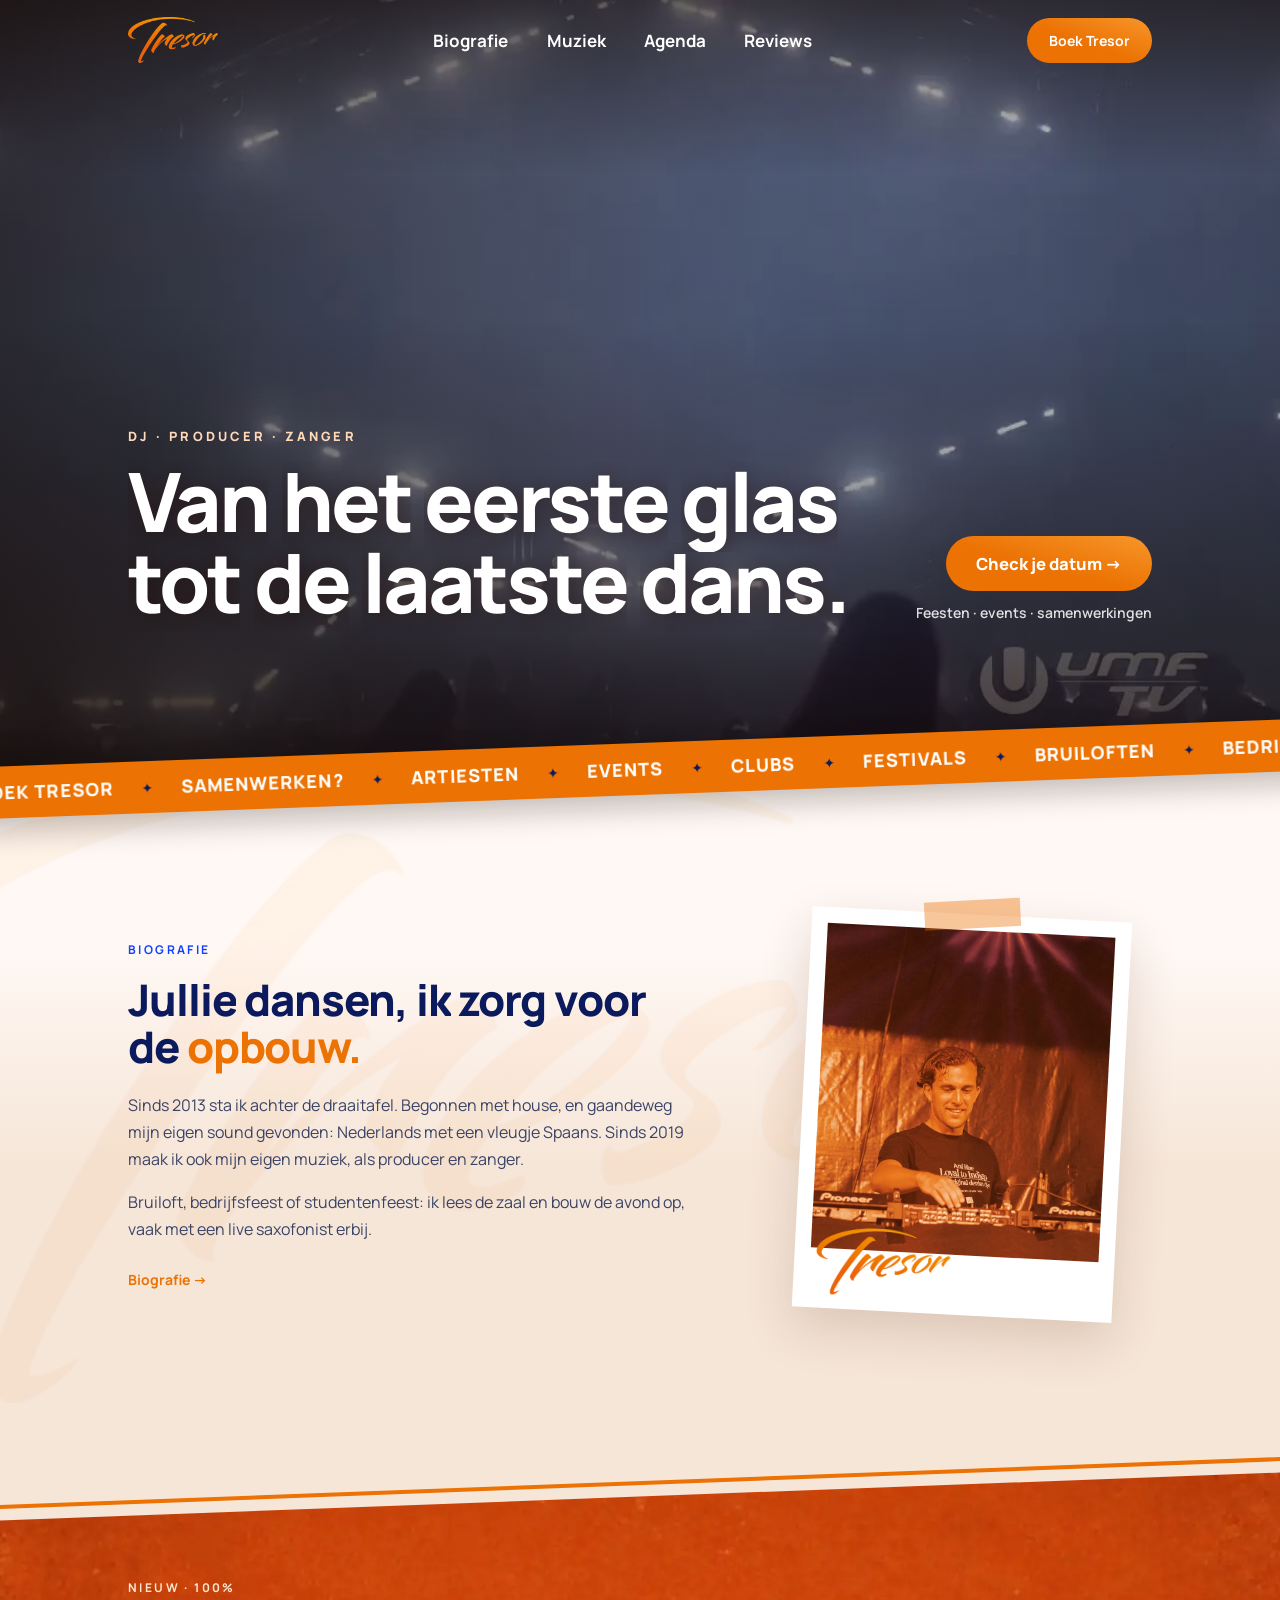
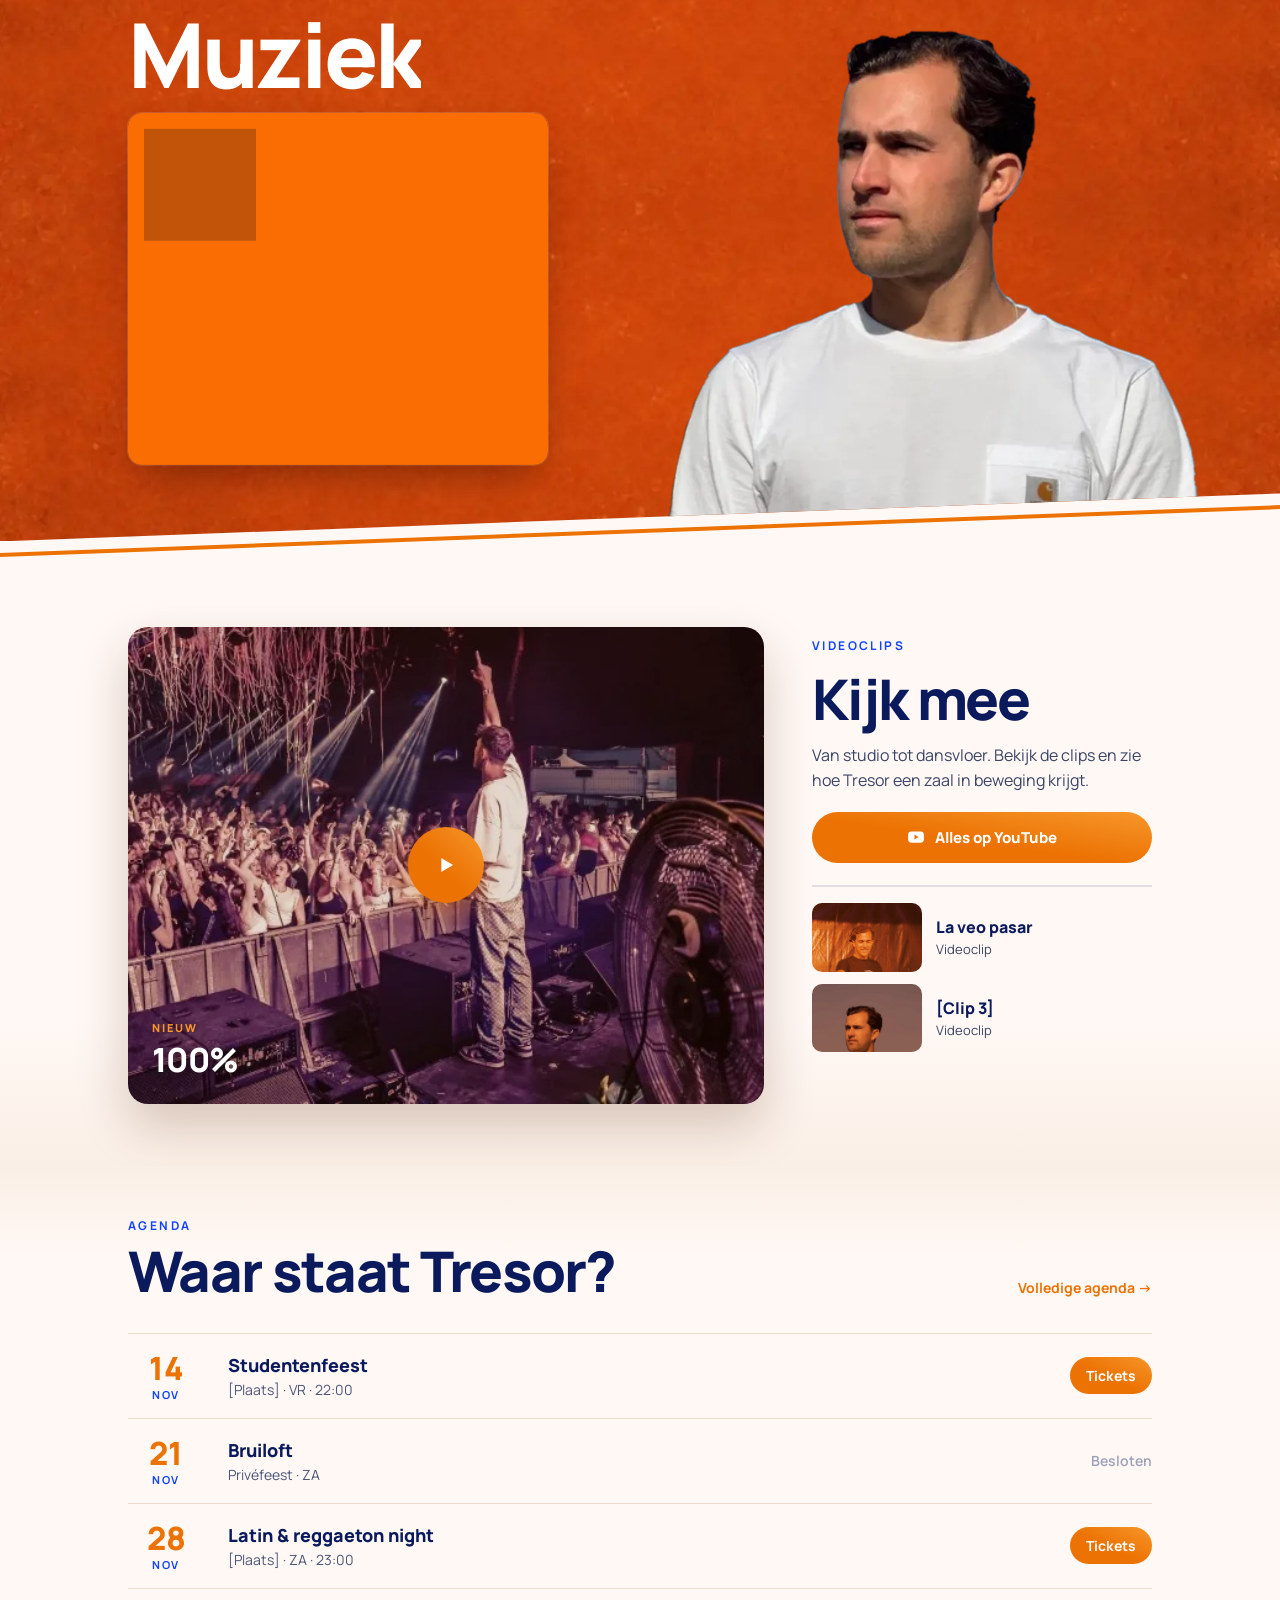
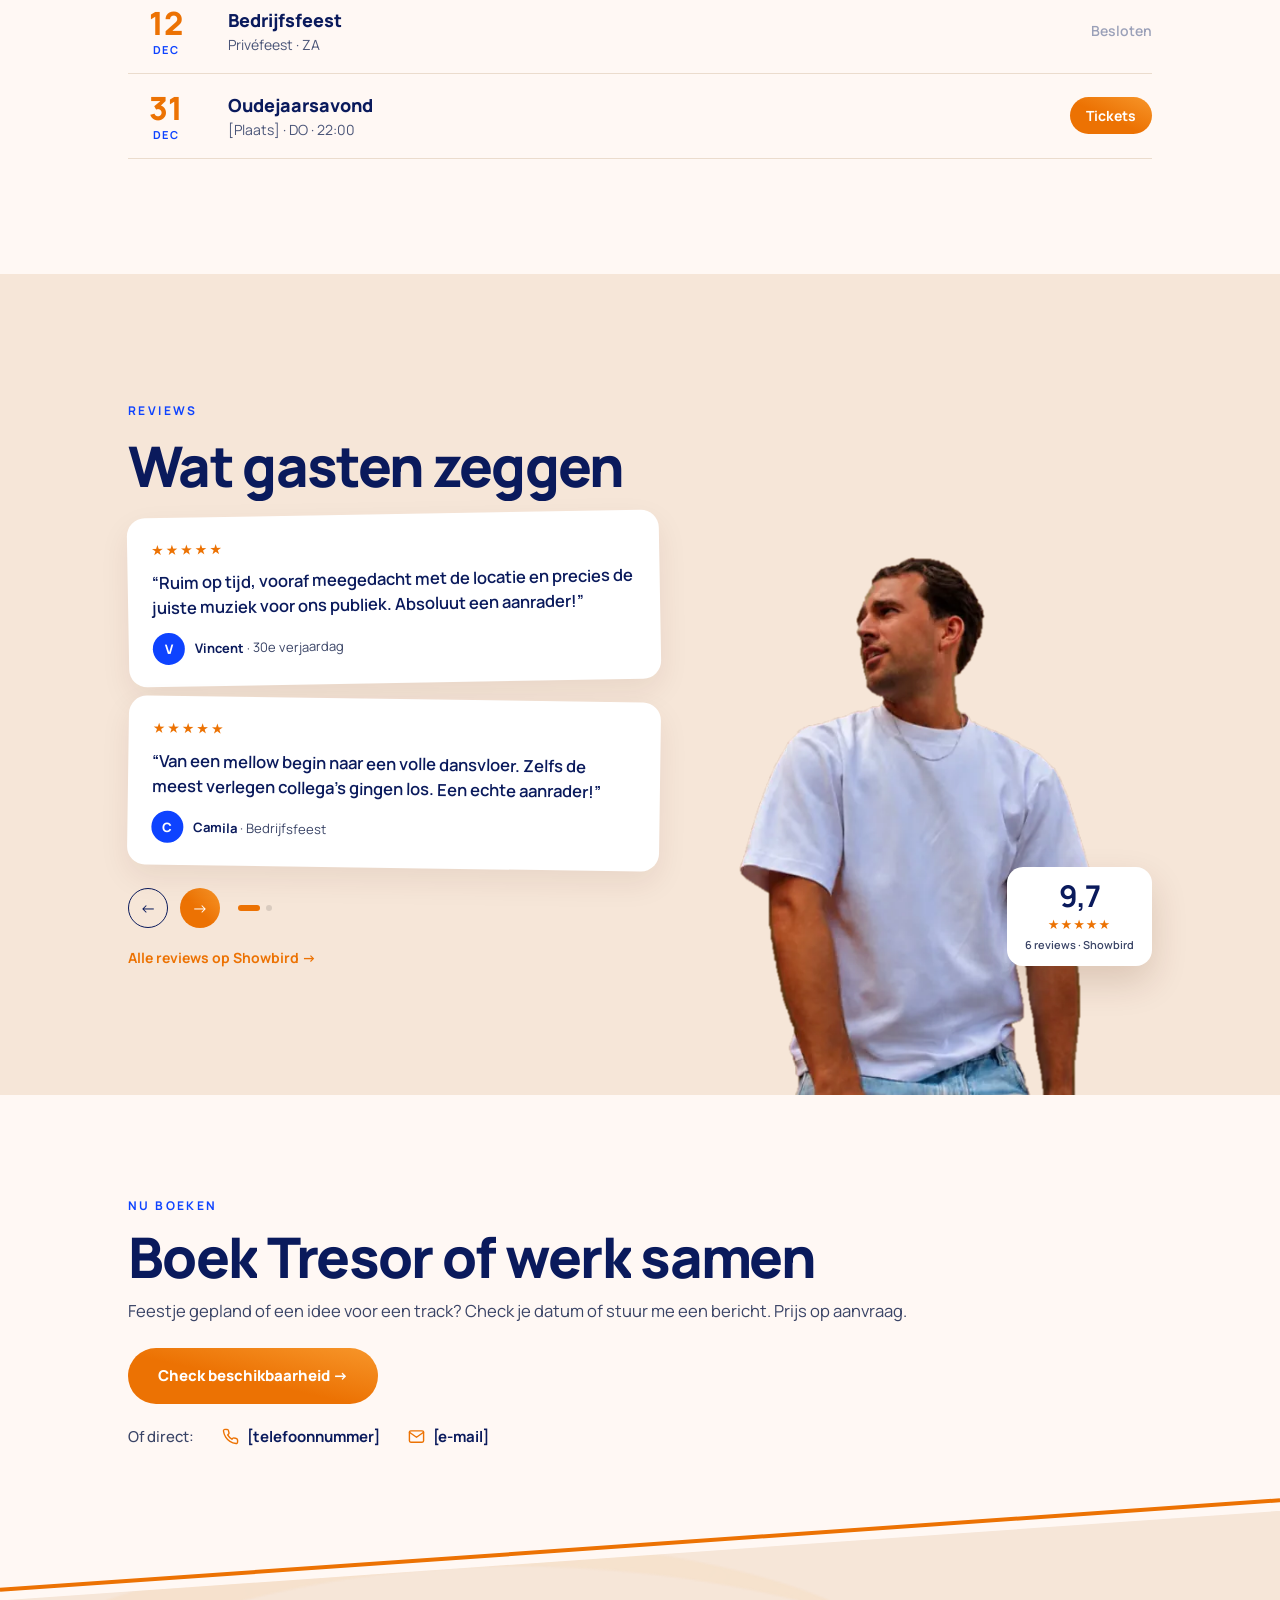
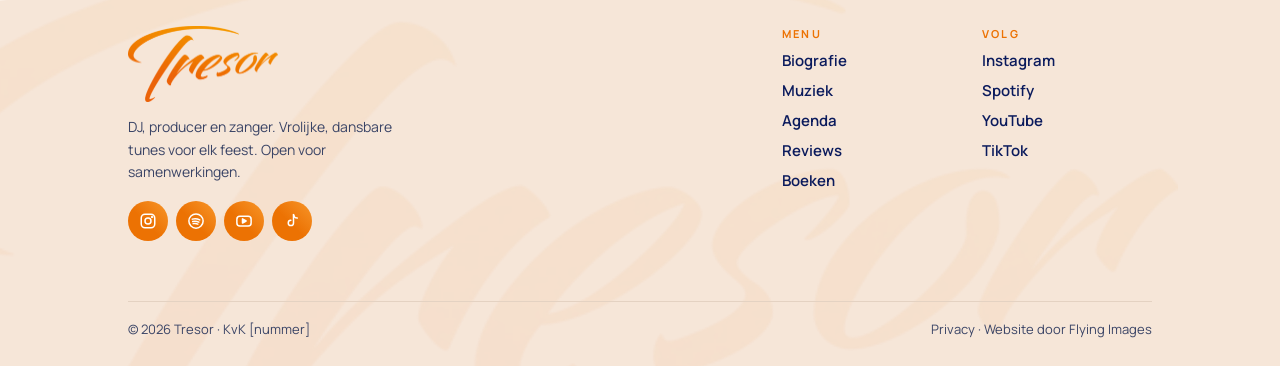
==== commit 246fb9a0: "Kijk mee: knop 'Alles op YouTube' Co-Authored-By: Claude Opus 5.5 <noreply@anthropic.com> Claude-Ses" ====
--- a/index.html
+++ b/index.html
@@ -100,7 +100,7 @@
       <div class="label">Videoclips</div>
       <h2>Kijk mee</h2>
       <p>Van studio tot dansvloer. Bekijk de clips en zie hoe Tresor een zaal in beweging krijgt.</p>
-      <a class="btn ytbtn" href="https://www.youtube.com/" target="_blank" rel="noopener"><svg width="18" height="18" viewBox="0 0 24 24" aria-hidden="true"><rect x="1.5" y="4.5" width="21" height="15" rx="4.5" fill="#fff"/><path d="M10 8.8v6.4l5.4-3.2z" fill="#EC7203"/></svg>Abonneer op YouTube</a>
+      <a class="btn ytbtn" href="https://www.youtube.com/" target="_blank" rel="noopener"><svg width="18" height="18" viewBox="0 0 24 24" aria-hidden="true"><rect x="1.5" y="4.5" width="21" height="15" rx="4.5" fill="#fff"/><path d="M10 8.8v6.4l5.4-3.2z" fill="#EC7203"/></svg>Alles op YouTube</a>
       <div class="minis"><a class="mini" href="https://www.youtube.com/" data-yt=""><span class="mthumb"><img src="images/tresor-draaitafel.webp" alt="Videoclip La veo pasar" style="object-position:45% 40%" loading="lazy" decoding="async"></span><span class="mt"><strong>La veo pasar</strong><small>Videoclip</small></span></a><a class="mini" href="https://www.youtube.com/" data-yt=""><span class="mthumb"><img src="images/pressfoto.webp" alt="Videoclip [Clip 3]" style="object-position:50% 25%" loading="lazy" decoding="async"></span><span class="mt"><strong>[Clip 3]</strong><small>Videoclip</small></span></a></div>
     </div>
   </div>
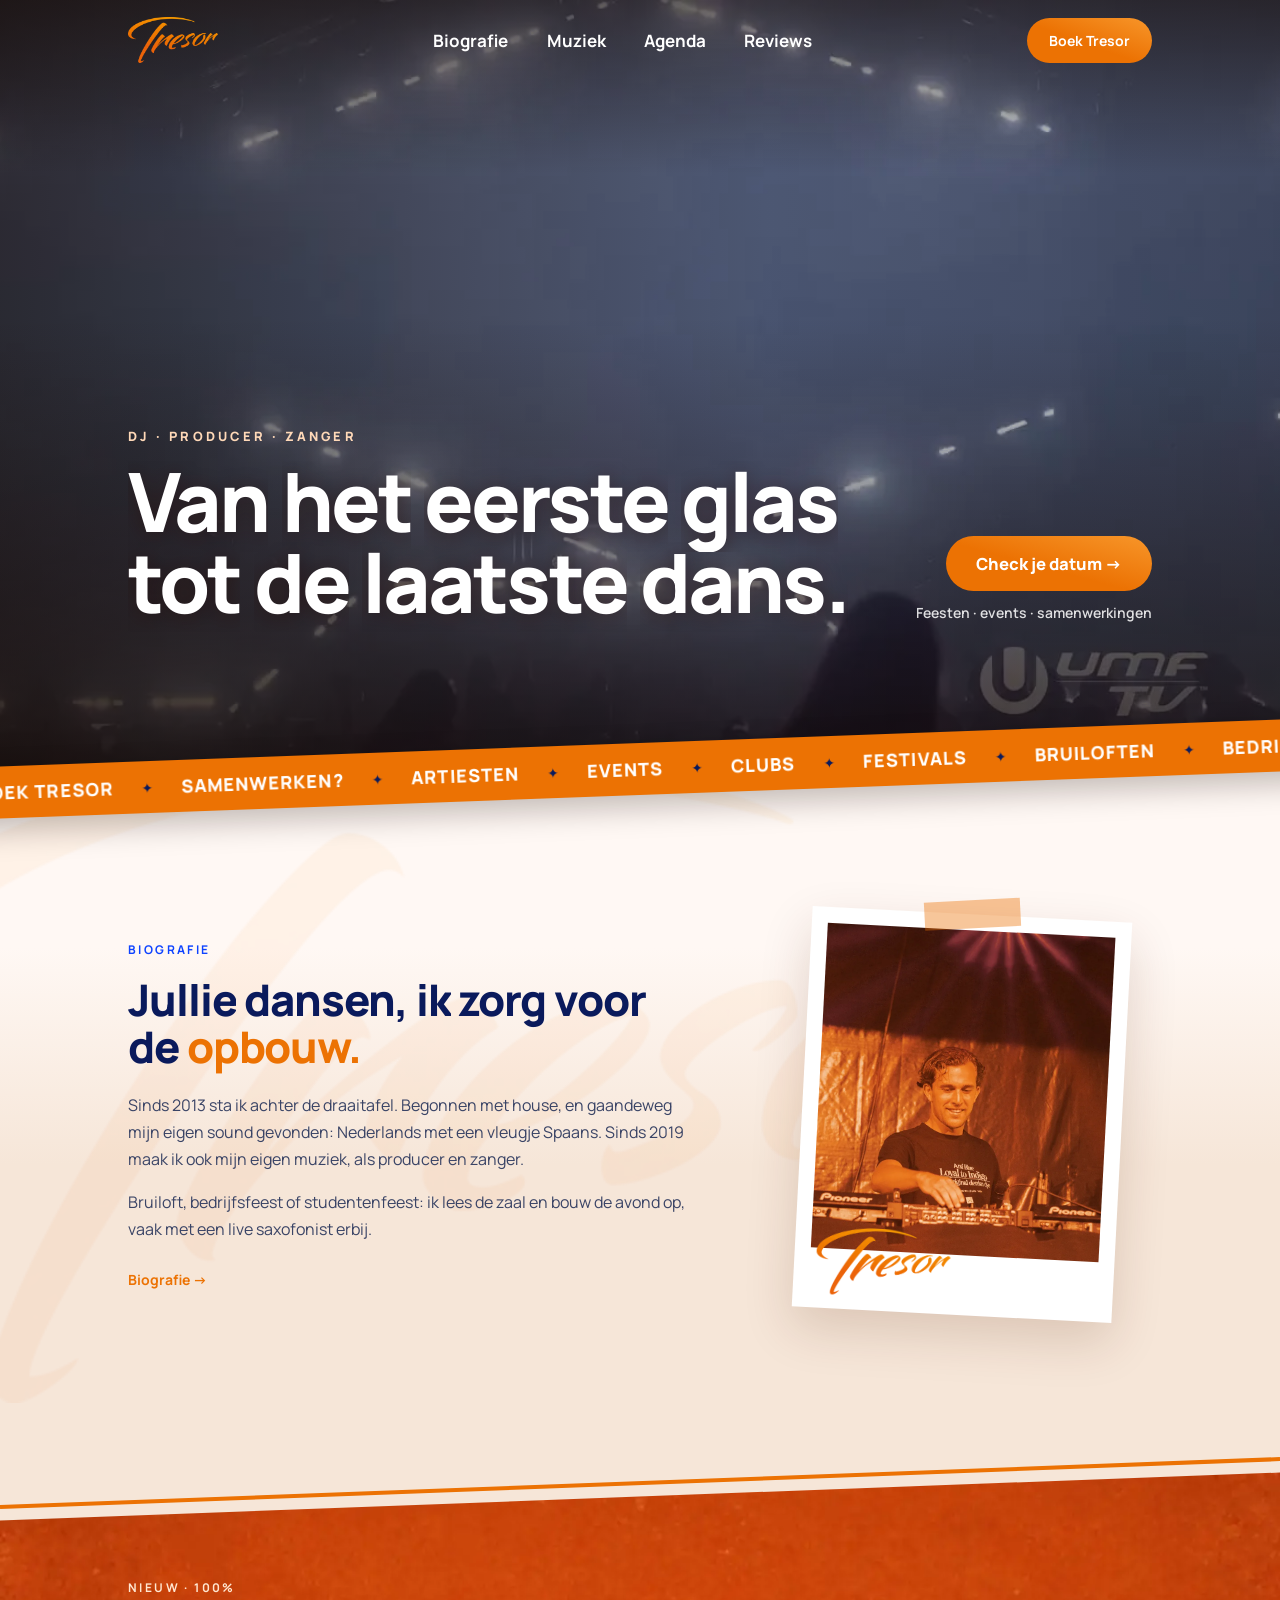
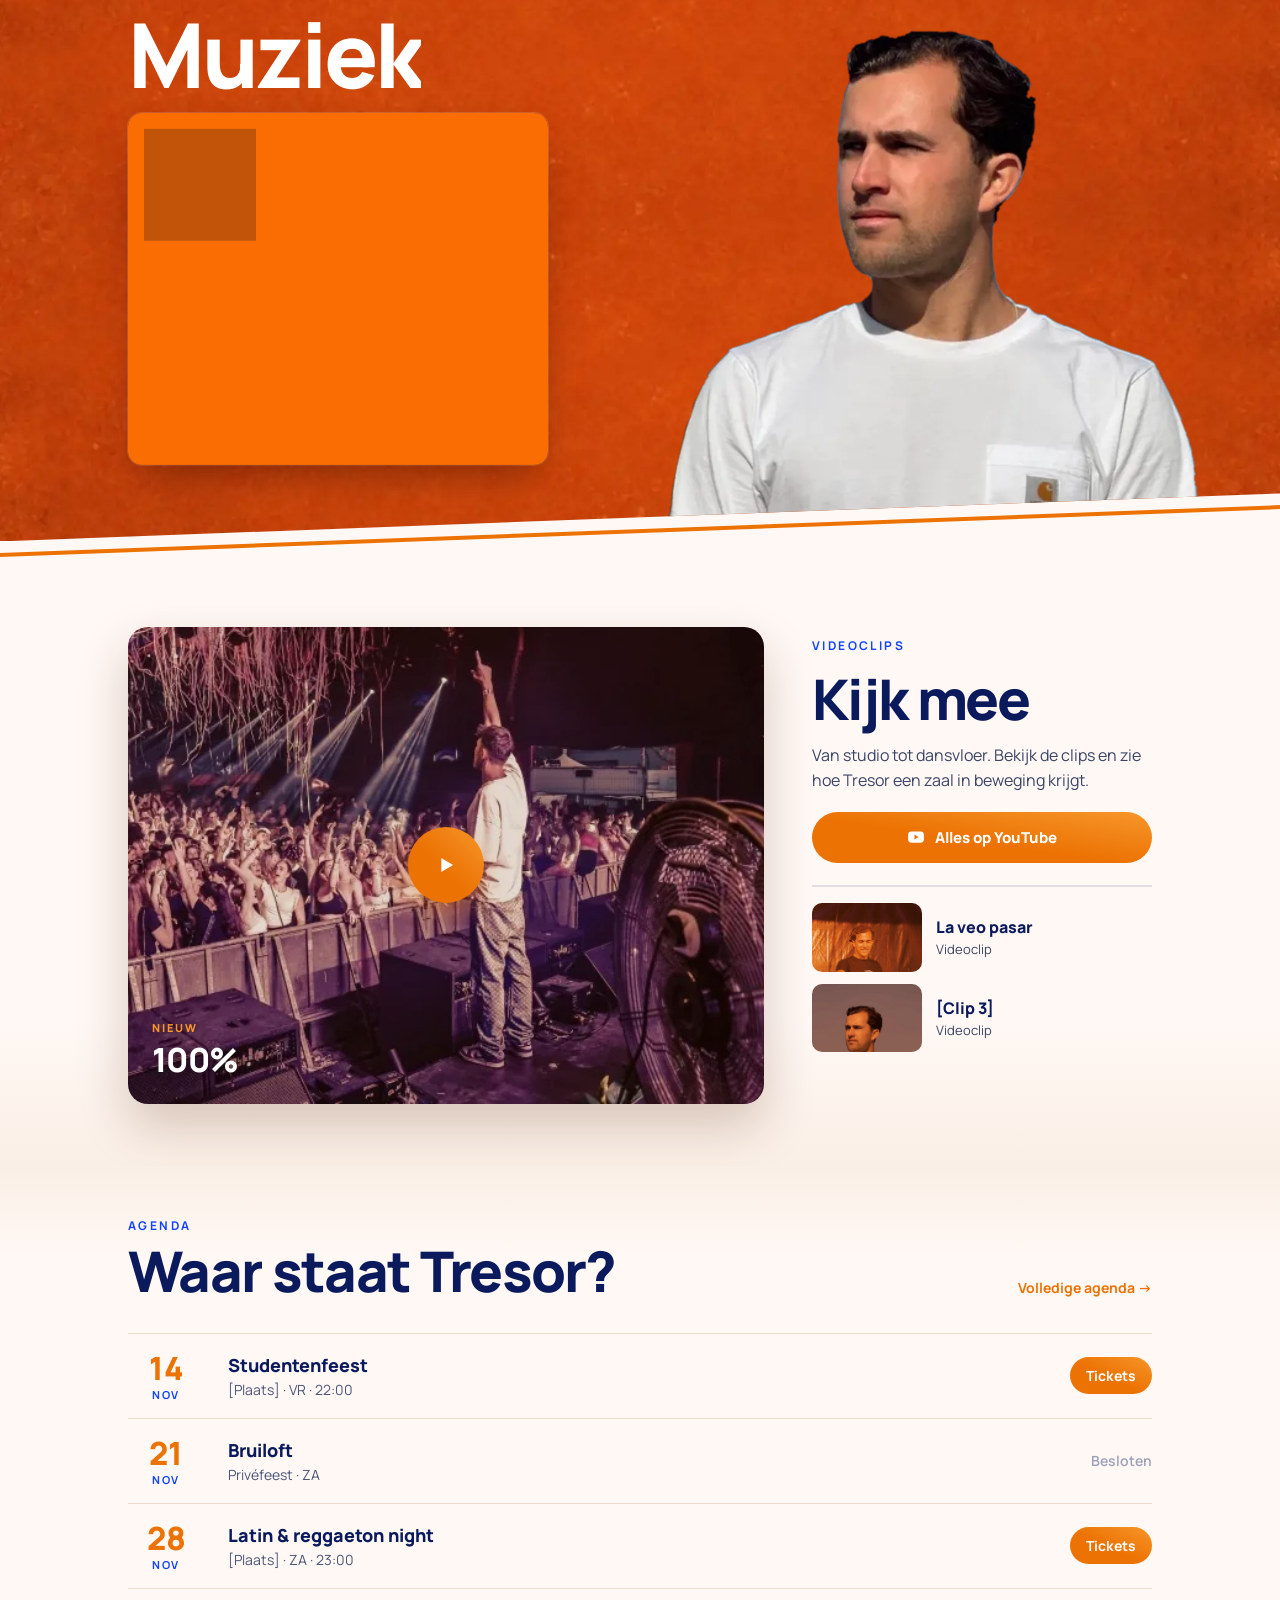
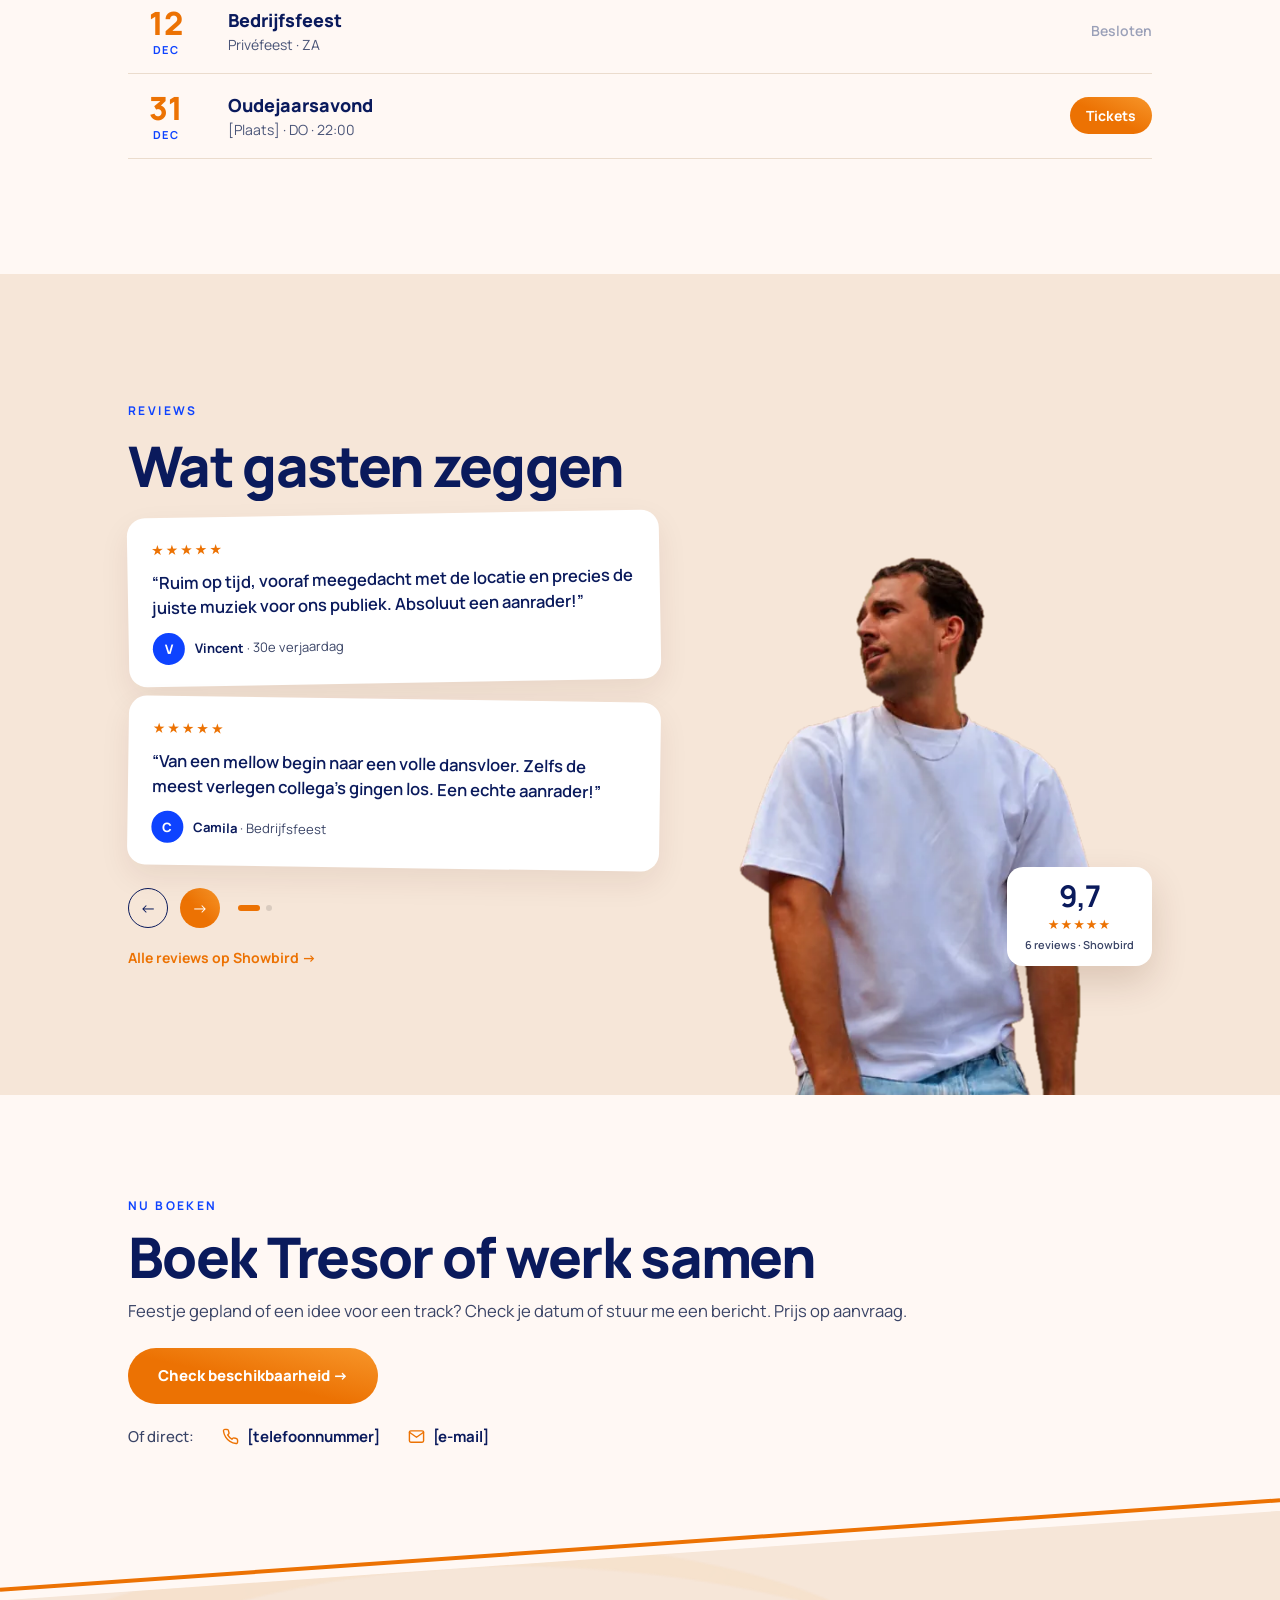
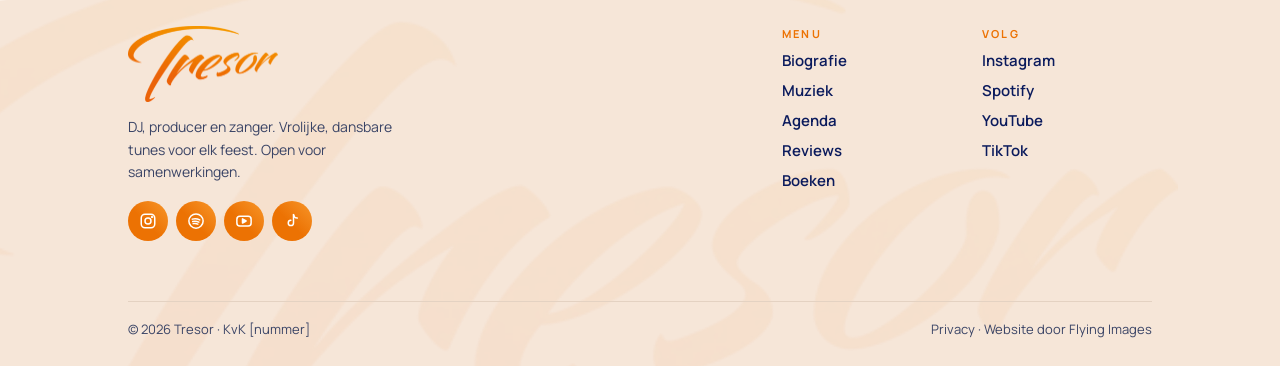
==== commit 32aa8fc5: "Subpagina's: Biografie, Muziek, Agenda en Nu boeken + menu linkt naar de pagina's Co-Authored-By: Cl" ====
--- a/index.html
+++ b/index.html
@@ -16,8 +16,8 @@
 <header>
   <div class="wrap">
     <a href="#top" aria-label="Tresor, naar boven"><img class="logo logo-light" src="images/tresor-logo.webp" alt="Tresor"><img class="logo logo-dark" src="images/tresor-logo.webp" alt="Tresor"></a>
-    <nav aria-label="Hoofdmenu"><a href="#bio">Biografie</a><a href="#muziek">Muziek</a><a href="#agenda">Agenda</a><a href="#reviews">Reviews</a><a class="mbtn" href="#boeken">Boek Tresor</a></nav>
-    <a class="btn" href="#boeken">Boek Tresor</a>
+    <nav aria-label="Hoofdmenu"><a href="biografie.html">Biografie</a><a href="muziek.html">Muziek</a><a href="agenda.html">Agenda</a><a href="#reviews">Reviews</a><a class="mbtn" href="boeken.html">Boek Tresor</a></nav>
+    <a class="btn" href="boeken.html">Boek Tresor</a>
     <button class="burger" type="button" aria-label="Menu openen" aria-expanded="false"><span></span><span></span><span></span></button>
   </div>
 </header>
@@ -40,7 +40,7 @@
   </script>
   <div class="content"><div class="wrap">
     <div><span class="kicker">DJ · Producer · Zanger</span><h1>Van het eerste glas tot de laatste dans.</h1></div>
-    <div class="side"><a class="btn-light" href="#boeken">Check je datum →</a><small>Feesten · events · samenwerkingen</small></div>
+    <div class="side"><a class="btn-light" href="boeken.html">Check je datum →</a><small>Feesten · events · samenwerkingen</small></div>
   </div></div>
   <svg class="diag" viewBox="0 0 100 10" preserveAspectRatio="none" aria-hidden="true">
     <polygon points="0,10 100,0 100,10" fill="#FFF8F4"></polygon>
@@ -60,7 +60,7 @@
         <h2>Jullie dansen, ik zorg voor de <span class="hl">opbouw.</span></h2>
         <p>Sinds 2013 sta ik achter de draaitafel. Begonnen met house, en gaandeweg mijn eigen sound gevonden: Nederlands met een vleugje Spaans. Sinds 2019 maak ik ook mijn eigen muziek, als producer en zanger.</p>
         <p>Bruiloft, bedrijfsfeest of studentenfeest: ik lees de zaal en bouw de avond op, vaak met een live saxofonist erbij.</p>
-        <a class="link" href="#">Biografie →</a>
+        <a class="link" href="biografie.html">Biografie →</a>
       </div>
       <div class="polaroid-wrap rv rv-r" style="--d:.15s">
         <div class="polaroid">
@@ -108,7 +108,7 @@
 
 <section class="agenda-s" id="agenda">
   <div class="wrap">
-    <div class="head"><div><div class="label">Agenda</div><h2 style="margin-top:10px">Waar staat Tresor?</h2></div><a class="link" href="#">Volledige agenda →</a></div>
+    <div class="head"><div><div class="label">Agenda</div><h2 style="margin-top:10px">Waar staat Tresor?</h2></div><a class="link" href="agenda.html">Volledige agenda →</a></div>
     <div>
 <div class="ev rv"><div class="dt"><b>14</b><span>NOV</span></div><div class="tt"><b>Studentenfeest</b><span>[Plaats] · VR · 22:00</span></div><a class="cta" href="#">Tickets</a></div>
 <div class="ev rv"><div class="dt"><b>21</b><span>NOV</span></div><div class="tt"><b>Bruiloft</b><span>Privéfeest · ZA</span></div><span class="cta p">Besloten</span></div>
@@ -137,7 +137,7 @@
     <div class="label">Nu boeken</div>
     <h2>Boek Tresor of werk samen</h2>
     <p>Feestje gepland of een idee voor een track? Check je datum of stuur me een bericht. Prijs op aanvraag.</p>
-    <div class="cbtns" style="gap:22px"><a class="cbtn main" href="#" style="height:56px;padding:0 30px;font-weight:800">Check beschikbaarheid →</a><div class="direct"><span>Of direct:</span><a href="tel:"><svg width="17" height="17" viewBox="0 0 24 24" fill="none" stroke="#EC7203" stroke-width="2" stroke-linecap="round" stroke-linejoin="round" aria-hidden="true"><path d="M22 16.9v3a2 2 0 0 1-2.2 2 19.8 19.8 0 0 1-8.6-3.1 19.5 19.5 0 0 1-6-6A19.8 19.8 0 0 1 2.1 4.2 2 2 0 0 1 4.1 2h3a2 2 0 0 1 2 1.7c.1.9.4 1.8.7 2.7a2 2 0 0 1-.5 2.1L8 9.8a16 16 0 0 0 6 6l1.3-1.3a2 2 0 0 1 2.1-.4c.9.3 1.8.6 2.7.7a2 2 0 0 1 1.7 2z"/></svg>[telefoonnummer]</a><a href="mailto:"><svg width="17" height="17" viewBox="0 0 24 24" fill="none" stroke="#EC7203" stroke-width="2" stroke-linecap="round" stroke-linejoin="round" aria-hidden="true"><rect x="2" y="4" width="20" height="16" rx="2"/><path d="m22 6-10 7L2 6"/></svg>[e-mail]</a></div></div>
+    <div class="cbtns" style="gap:22px"><a class="cbtn main" href="boeken.html" style="height:56px;padding:0 30px;font-weight:800">Check beschikbaarheid →</a><div class="direct"><span>Of direct:</span><a href="tel:"><svg width="17" height="17" viewBox="0 0 24 24" fill="none" stroke="#EC7203" stroke-width="2" stroke-linecap="round" stroke-linejoin="round" aria-hidden="true"><path d="M22 16.9v3a2 2 0 0 1-2.2 2 19.8 19.8 0 0 1-8.6-3.1 19.5 19.5 0 0 1-6-6A19.8 19.8 0 0 1 2.1 4.2 2 2 0 0 1 4.1 2h3a2 2 0 0 1 2 1.7c.1.9.4 1.8.7 2.7a2 2 0 0 1-.5 2.1L8 9.8a16 16 0 0 0 6 6l1.3-1.3a2 2 0 0 1 2.1-.4c.9.3 1.8.6 2.7.7a2 2 0 0 1 1.7 2z"/></svg>[telefoonnummer]</a><a href="mailto:"><svg width="17" height="17" viewBox="0 0 24 24" fill="none" stroke="#EC7203" stroke-width="2" stroke-linecap="round" stroke-linejoin="round" aria-hidden="true"><rect x="2" y="4" width="20" height="16" rx="2"/><path d="m22 6-10 7L2 6"/></svg>[e-mail]</a></div></div>
   </div></div>
   <svg class="seamline" viewBox="0 0 720 100" preserveAspectRatio="none" aria-hidden="true"><line x1="0" y1="88" x2="720" y2="-12" stroke="#EC7203" stroke-width="4" vector-effect="non-scaling-stroke"></line></svg>
   <footer class="foot">
@@ -145,7 +145,7 @@
     <div class="wrap">
       <div class="fcols">
         <div><img class="lg" src="images/tresor-logo.webp" alt="Tresor" loading="lazy" decoding="async"><p>DJ, producer en zanger. Vrolijke, dansbare tunes voor elk feest. Open voor samenwerkingen.</p><div class="soc"><a href="#" aria-label="Instagram" title="Instagram"><svg width="18" height="18" viewBox="0 0 24 24" stroke="#FFFFFF" stroke-width="2" fill="none" stroke-linecap="round" stroke-linejoin="round" aria-hidden="true"><rect x="3" y="3" width="18" height="18" rx="5"/><circle cx="12" cy="12" r="4"/><circle cx="17.5" cy="6.5" r="0.6" fill="#FFFFFF"/></svg></a><a href="#" aria-label="Spotify" title="Spotify"><svg width="18" height="18" viewBox="0 0 24 24" stroke="#FFFFFF" stroke-width="2" fill="none" stroke-linecap="round" stroke-linejoin="round" aria-hidden="true"><circle cx="12" cy="12" r="9.5"/><path d="M7 9.5c3.5-1 7-0.6 10 1"/><path d="M7.6 12.6c2.9-0.8 5.7-0.4 8.2 0.9"/><path d="M8.2 15.5c2.3-0.6 4.4-0.3 6.3 0.7"/></svg></a><a href="#" aria-label="YouTube" title="YouTube"><svg width="18" height="18" viewBox="0 0 24 24" stroke="#FFFFFF" stroke-width="2" fill="none" stroke-linecap="round" stroke-linejoin="round" aria-hidden="true"><rect x="2.5" y="5.5" width="19" height="13" rx="4"/><path d="M10 9.2v5.6l4.8-2.8z" fill="#FFFFFF"/></svg></a><a href="#" aria-label="TikTok" title="TikTok"><svg width="18" height="18" viewBox="0 0 24 24" stroke="#FFFFFF" stroke-width="2" fill="none" stroke-linecap="round" stroke-linejoin="round" aria-hidden="true"><path d="M14 3.5v11a3.5 3.5 0 1 1-3.5-3.5"/><path d="M14 3.5c.4 2.7 2.2 4.4 5 4.6"/></svg></a></div></div>
-        <div class="fcol"><span>MENU</span><a href="#bio">Biografie</a><a href="#muziek">Muziek</a><a href="#agenda">Agenda</a><a href="#reviews">Reviews</a><a href="#boeken">Boeken</a></div>
+        <div class="fcol"><span>MENU</span><a href="biografie.html">Biografie</a><a href="muziek.html">Muziek</a><a href="agenda.html">Agenda</a><a href="index.html#reviews">Reviews</a><a href="boeken.html">Boeken</a></div>
         <div class="fcol"><span>VOLG</span><a href="#">Instagram</a><a href="#">Spotify</a><a href="#">YouTube</a><a href="#">TikTok</a></div>
       </div>
       <div class="fbar"><span>© 2026 Tresor · KvK [nummer]</span><span>Privacy · Website door Flying Images</span></div>
--- a/css/style.css
+++ b/css/style.css
@@ -299,3 +299,114 @@
 .video .mt small{font-size:13px;color:var(--muted)}
 .video .mini:hover strong{color:#EC7203}
 @media (max-width:760px){.video .vgrid{grid-template-columns:1fr;gap:18px}.video .vtext{display:contents}.video .vtext>*{order:-1}.video .vtext h2{margin-top:-8px}.video .vtext .minis{order:1;margin-top:0}.video .thumb.big{aspect-ratio:4/5;margin-top:6px}.video .ytbtn{justify-self:start}}
+
+/* Geen horizontaal scrollen: lichtkrant steekt bewust buiten beeld */
+.ticker-wrap{overflow-x:clip}
+html,body{overflow-x:clip}
+@supports not (overflow:clip){html,body{overflow-x:hidden}}
+@media (max-width:760px){.agenda-s .head{flex-direction:column;align-items:flex-start;gap:12px}}
+
+/* ===== SUBPAGINA'S ===== */
+nav a[aria-current="page"]:after{right:0}
+/* Pagina-hero */
+.phero{position:relative;height:min(68vh,600px);min-height:440px;overflow:hidden;color:#fff;background:var(--ink)}
+.phero>img{position:absolute;inset:0;width:100%;height:100%;object-fit:cover;animation:heroZoom 14s ease-out both}
+.phero:before{content:"";position:absolute;inset:0;z-index:1;background:linear-gradient(180deg,rgba(20,8,2,.55) 0%,rgba(20,8,2,0) 26%,rgba(20,8,2,0) 40%,rgba(20,8,2,.72) 100%),linear-gradient(90deg,rgba(20,8,2,.6) 0%,rgba(20,8,2,.12) 65%)}
+.phero .content{position:absolute;z-index:2;left:0;right:0;bottom:clamp(80px,10vw,140px);animation:heroIn 1s .15s cubic-bezier(.2,.8,.2,1) both}
+.phero .kicker{display:block;margin-bottom:14px;font-size:clamp(12px,1vw,14px);font-weight:800;letter-spacing:.24em;text-transform:uppercase;color:#FFD9B8}
+.phero h1{margin:0;font-size:clamp(40px,5.6vw,80px);font-weight:800;line-height:.98;letter-spacing:-.035em;max-width:15ch;text-shadow:0 2px 24px rgba(20,8,2,.45)}
+.phero p{margin:18px 0 0;max-width:520px;font-size:clamp(16px,1.4vw,19px);line-height:1.55;opacity:.92}
+.pdiag{position:absolute;left:0;right:0;bottom:-1px;width:100%;height:calc(3.67vw + 1px);z-index:3;display:block;overflow:visible}
+.phero h1.split{text-shadow:none}.phero h1 .wi{text-shadow:0 2px 20px rgba(40,12,4,.45)}
+/* Verhaal (biografie) */
+.pstory{background:var(--creme);padding:clamp(48px,7vw,100px) 0 clamp(120px,14vw,190px)}
+.story{display:flow-root;max-width:1120px}
+.story h2{margin:16px 0 26px;font-size:clamp(30px,3.6vw,48px);line-height:1.06;letter-spacing:-.025em;font-weight:800;max-width:16ch}
+.story h2 .hl{color:#EC7203}
+.story p{margin:0 0 18px;font-size:clamp(16px,1.3vw,18px);line-height:1.75;color:var(--muted)}
+.sphoto{float:right;width:clamp(240px,30vw,380px);aspect-ratio:25/36;object-fit:cover;object-position:50% 20%;border-radius:22px;margin:-110px 0 24px clamp(28px,5vw,64px);box-shadow:0 22px 50px rgba(10,26,92,.16)}
+@media (max-width:760px){.sphoto{float:none;width:100%;aspect-ratio:4/5;margin:0 0 26px}}
+/* Oranje band met schuine randen */
+.obwrap{--c:clamp(40px,7vw,100px);position:relative;z-index:2;margin:calc(var(--c)*-1) 0}
+.oband{position:relative;color:#fff;background:#C7430B url(../images/oranje-muur.webp) center/cover;clip-path:polygon(0 var(--c),100% 0,100% calc(100% - var(--c)),0 100%);padding:calc(var(--c) + clamp(40px,6vw,80px)) 0}
+.obl{position:absolute;left:0;width:100%;height:var(--c);z-index:3;overflow:visible;pointer-events:none}
+.obl.top{top:-16px}.obl.bot{bottom:-16px}
+.oband .label{color:#FFE6D0}
+.oband h2{margin:14px 0 18px;font-size:clamp(34px,4.4vw,56px);font-weight:800;letter-spacing:-.03em;line-height:1}
+.oband p{margin:0 0 14px;font-size:clamp(15px,1.3vw,18px);line-height:1.65;color:#FFF1E6;max-width:520px}
+.split2{display:grid;grid-template-columns:minmax(0,.9fr) minmax(0,1.1fr);gap:clamp(30px,5vw,70px);align-items:center}
+.split2.rev{grid-template-columns:minmax(0,1fr) minmax(0,420px)}
+.ophoto{margin:0;position:relative;border-radius:20px;overflow:hidden;border:5px solid #fff;box-shadow:0 24px 50px rgba(60,20,4,.35);aspect-ratio:4/5}
+.ophoto img{width:100%;height:100%;object-fit:cover;object-position:50% 30%;display:block}
+.ophoto figcaption{position:absolute;left:12px;right:12px;bottom:12px;padding:7px 12px;border-radius:10px;background:rgba(10,26,92,.72);font-size:12px;font-weight:600}
+.wbtn{display:inline-flex;align-items:center;justify-content:center;height:52px;padding:0 26px;margin-top:10px;border-radius:999px;background:#fff;color:#EC7203;font-size:15px;font-weight:800;text-decoration:none;transition:transform .2s,box-shadow .2s}
+.wbtn:hover{transform:translateY(-2px);box-shadow:0 10px 22px rgba(60,20,4,.3)}
+.olinks{margin-top:18px}
+.olinks>div{display:flex;justify-content:space-between;align-items:center;gap:16px;padding:14px 0;border-top:1px solid rgba(255,255,255,.3)}
+.olinks b{font-size:clamp(20px,2vw,26px);font-weight:800}
+.obtn{display:inline-flex;align-items:center;height:42px;padding:0 20px;border-radius:999px;border:2px solid #fff;color:#fff;font-size:14px;font-weight:700;text-decoration:none;white-space:nowrap;transition:background .2s,color .2s}
+.obtn:hover{background:#fff;color:#EC7203}
+.ospot .spotify-wrap{position:relative;width:100%;border-radius:14px;overflow:hidden;isolation:isolate;box-shadow:0 24px 50px -12px rgba(40,10,0,.55),0 0 0 1px rgba(255,230,208,.18)}
+.ospot .spotify{width:100%;height:352px;border:0;background:#C2540A;display:block}
+.ospot .spotify-wrap::before,.ospot .spotify-wrap::after,.ospot .spotify-wrap .tint{content:"";position:absolute;inset:0;pointer-events:none;clip-path:polygon(evenodd,0 0,100% 0,100% 100%,0 100%,0 0,16px 16px,128px 16px,128px 128px,16px 128px,16px 16px)}
+.ospot .spotify-wrap::before{background:#424242;mix-blend-mode:screen;z-index:1}
+.ospot .spotify-wrap::after{background:#E66A06;mix-blend-mode:color;z-index:2}
+.ospot .spotify-wrap .tint{background:#EE6A06;mix-blend-mode:soft-light;z-index:3}
+.ospace{height:clamp(30px,4vw,50px);background:var(--creme)}
+@media (max-width:760px){.split2,.split2.rev{grid-template-columns:1fr}.ophoto{aspect-ratio:4/3}}
+/* Muziek: uitgelicht */
+.pfeat{background:var(--creme);padding:clamp(48px,7vw,100px) 0 clamp(120px,14vw,190px)}
+.pfeat h2{margin:12px 0 clamp(24px,3vw,36px);font-size:clamp(34px,4.4vw,56px);font-weight:800;letter-spacing:-.03em;line-height:1}
+.fcards{display:grid;grid-template-columns:repeat(2,minmax(0,1fr));gap:clamp(16px,2vw,24px)}
+.fcard{background:#fff;border-radius:20px;overflow:hidden;box-shadow:0 18px 40px rgba(10,26,92,.10);display:flex;flex-direction:column}
+.fimg{aspect-ratio:16/10;overflow:hidden}.fimg img{width:100%;height:100%;object-fit:cover;display:block;transition:transform .6s cubic-bezier(.2,.8,.2,1)}
+.fcard:hover .fimg img{transform:scale(1.05)}
+.fbody{padding:22px 24px 26px;display:flex;flex-direction:column;align-items:flex-start;gap:8px}
+.fbody .label{color:#EC7203}.fbody .label.lb{color:#0E43FF}
+.fbody h3{margin:0;font-size:clamp(28px,3vw,40px);font-weight:800;letter-spacing:-.03em;line-height:1}
+.fbody p{margin:0 0 8px;font-size:14px;line-height:1.5;color:var(--muted)}
+.cbtn.sm{height:44px;padding:0 20px;font-size:14px}
+@media (max-width:760px){.fcards{grid-template-columns:1fr}}
+.pvideo{margin-top:0}
+.pvideo>.seam{display:none}
+.pvideo .wrap{padding-top:clamp(110px,13vw,170px)}
+/* Agenda-pagina */
+.pagenda{background:var(--creme)}
+.pagenda .wrap{padding-top:clamp(40px,6vw,80px)}
+.month{margin-bottom:clamp(36px,5vw,56px)}
+.mhead{display:flex;align-items:center;gap:16px;margin:0 0 6px;font-size:clamp(22px,2.4vw,30px);font-weight:800;letter-spacing:-.02em}
+.mhead:after{content:"";flex:1;height:2px;background:var(--ink)}
+.fnote{margin:0;font-size:13px;color:#8A8FA8}
+/* Boeken-pagina */
+.pbook{background:var(--creme);padding:clamp(40px,6vw,80px) 0 clamp(70px,9vw,120px)}
+.bgrid{display:grid;grid-template-columns:minmax(0,.8fr) minmax(0,1.2fr);gap:clamp(30px,5vw,70px);align-items:start}
+.bsteps h2{margin:12px 0 18px;font-size:clamp(30px,3.4vw,44px);font-weight:800;letter-spacing:-.03em;line-height:1}
+.bsteps ol{list-style:none;margin:0;padding:0;counter-reset:s}
+.bsteps li{counter-increment:s;display:grid;grid-template-columns:44px minmax(0,1fr);column-gap:12px;padding:18px 0;border-top:1px solid #EBDCCD}
+.bsteps li:before{content:counter(s);grid-row:span 2;font-size:34px;font-weight:800;line-height:1;color:#EC7203}
+.bsteps li b{font-size:17px;font-weight:800}
+.bsteps li span{font-size:14px;line-height:1.5;color:var(--muted)}
+.binfo{display:flex;flex-direction:column;gap:8px;padding:20px 0;border-top:2px solid var(--ink);font-size:15px;color:var(--muted)}
+.binfo b{font-size:17px;color:var(--ink)}
+.binfo a{color:#EC7203;font-weight:700}
+.bform{background:#fff;border-radius:24px;padding:clamp(24px,3vw,36px);box-shadow:0 26px 60px rgba(10,26,92,.12);display:flex;flex-direction:column;gap:16px}
+.bform h2{margin:0 0 4px;font-size:clamp(24px,2.4vw,32px);font-weight:800;letter-spacing:-.02em}
+.bform .frow{display:grid;grid-template-columns:1fr 1fr;gap:14px}
+.bform label{text-transform:none;letter-spacing:0;font-size:13px;font-weight:700;color:var(--ink)}
+.bform label i{font-style:normal;font-weight:500;color:#8A8FA8}
+.bform input,.bform select,.bform textarea{font:inherit;font-size:15px;font-weight:500;color:var(--ink);background:var(--creme);border:1.5px solid #EBDCCD;border-radius:12px;padding:12px 14px;outline:none;width:100%;box-sizing:border-box;transition:border-color .2s,box-shadow .2s}
+.bform input:focus,.bform select:focus,.bform textarea:focus{border-color:#EC7203;box-shadow:0 0 0 3px rgba(236,114,3,.15)}
+.bform fieldset{border:0;margin:0;padding:0}
+.bform legend{font-size:13px;font-weight:700;margin-bottom:8px;padding:0}
+.chips{display:flex;flex-wrap:wrap;gap:8px}
+.bform .chip{display:inline-flex;cursor:pointer}
+.bform .chip input{position:absolute;opacity:0;width:1px;height:1px}
+.bform .chip span{padding:10px 16px;border-radius:999px;border:1.5px solid #EBDCCD;font-size:14px;font-weight:700;transition:background .2s,border-color .2s,color .2s}
+.bform .chip input:checked+span{background:#EC7203;border-color:#EC7203;color:#fff}
+.bform .chip input:focus-visible+span{box-shadow:0 0 0 3px rgba(236,114,3,.3)}
+.fsend{display:flex;justify-content:space-between;align-items:center;gap:16px;margin-top:4px}
+.fsend small{font-size:12px;line-height:1.5;color:#8A8FA8;max-width:220px}
+.bform button.cbtn{cursor:pointer;font-family:inherit}
+.fmsg{margin:0;padding:12px 14px;border-radius:12px;background:#FFF1E6;color:var(--ink);font-size:14px;font-weight:600}
+@media (max-width:760px){.bgrid{grid-template-columns:1fr}.bform .frow{grid-template-columns:1fr}.fsend{flex-direction:column;align-items:stretch}.fsend .cbtn{width:100%}}
+.endonly>.seamline{margin-top:0}
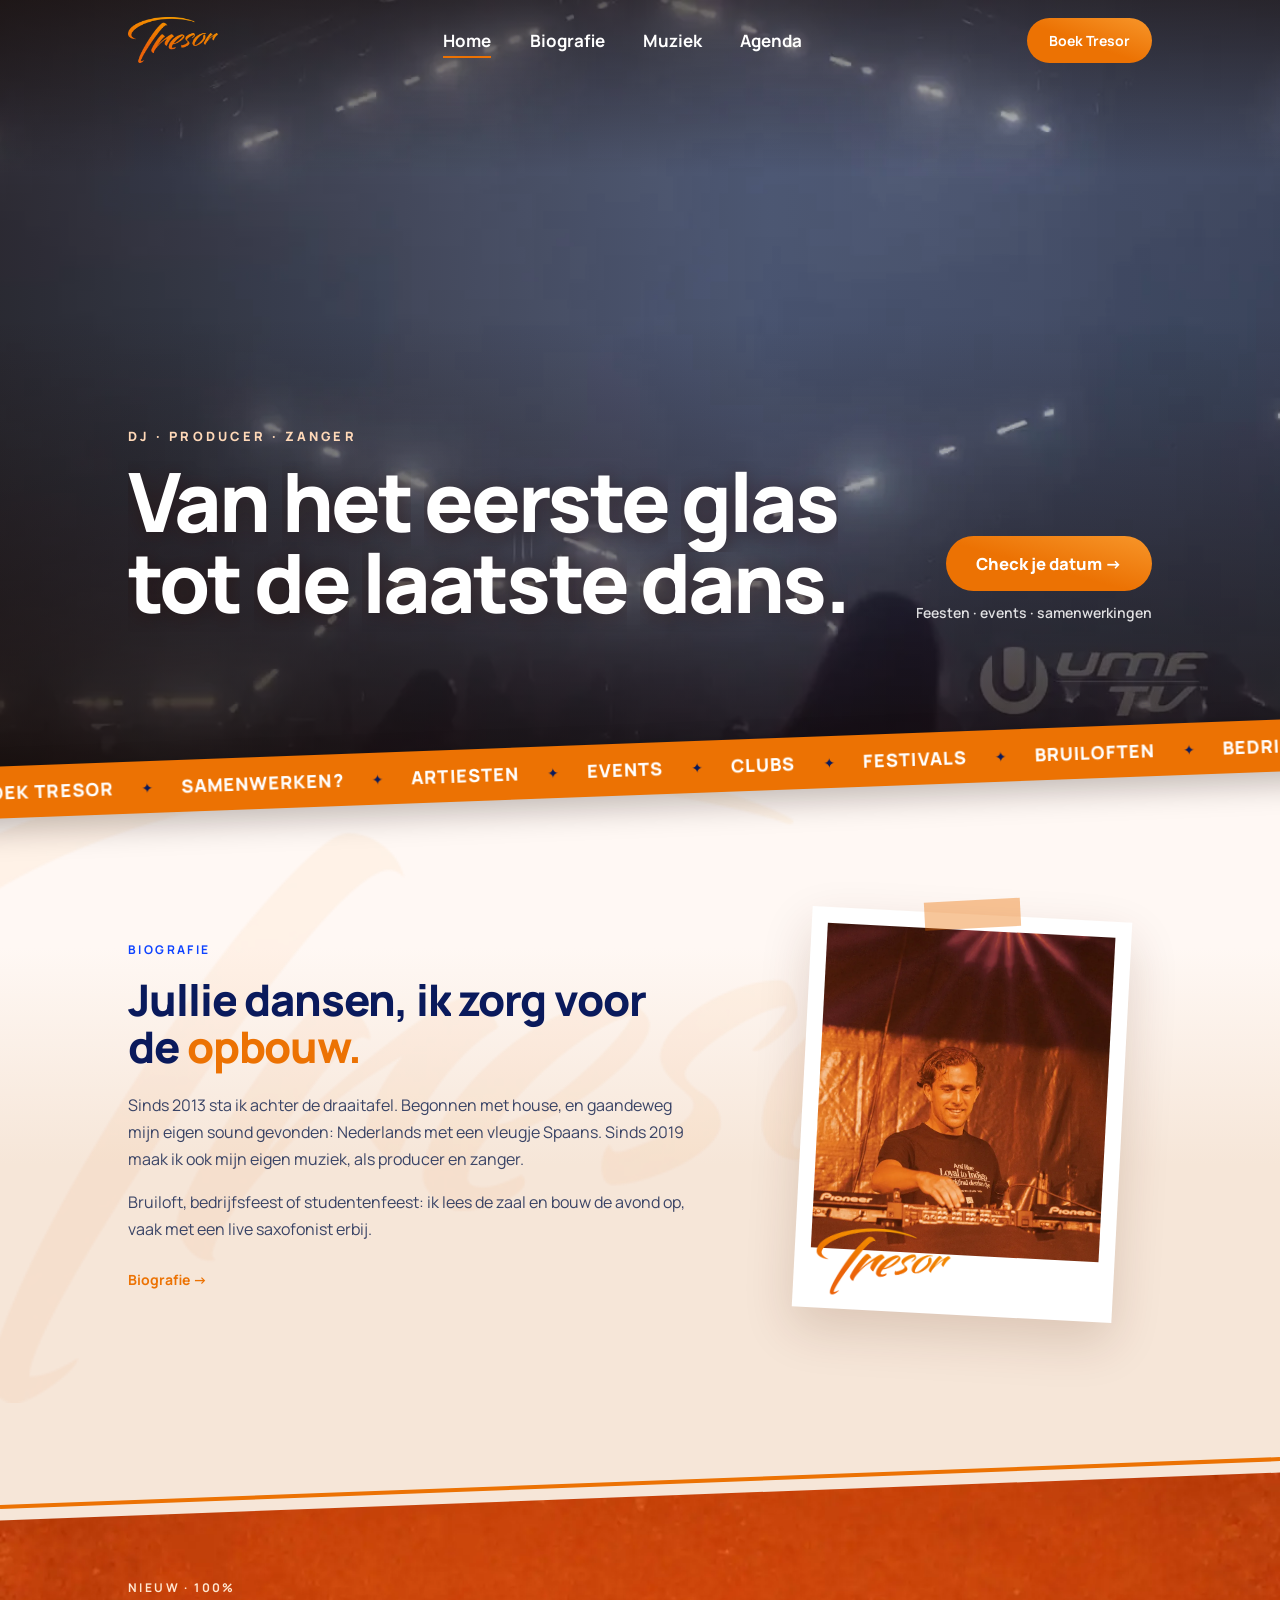
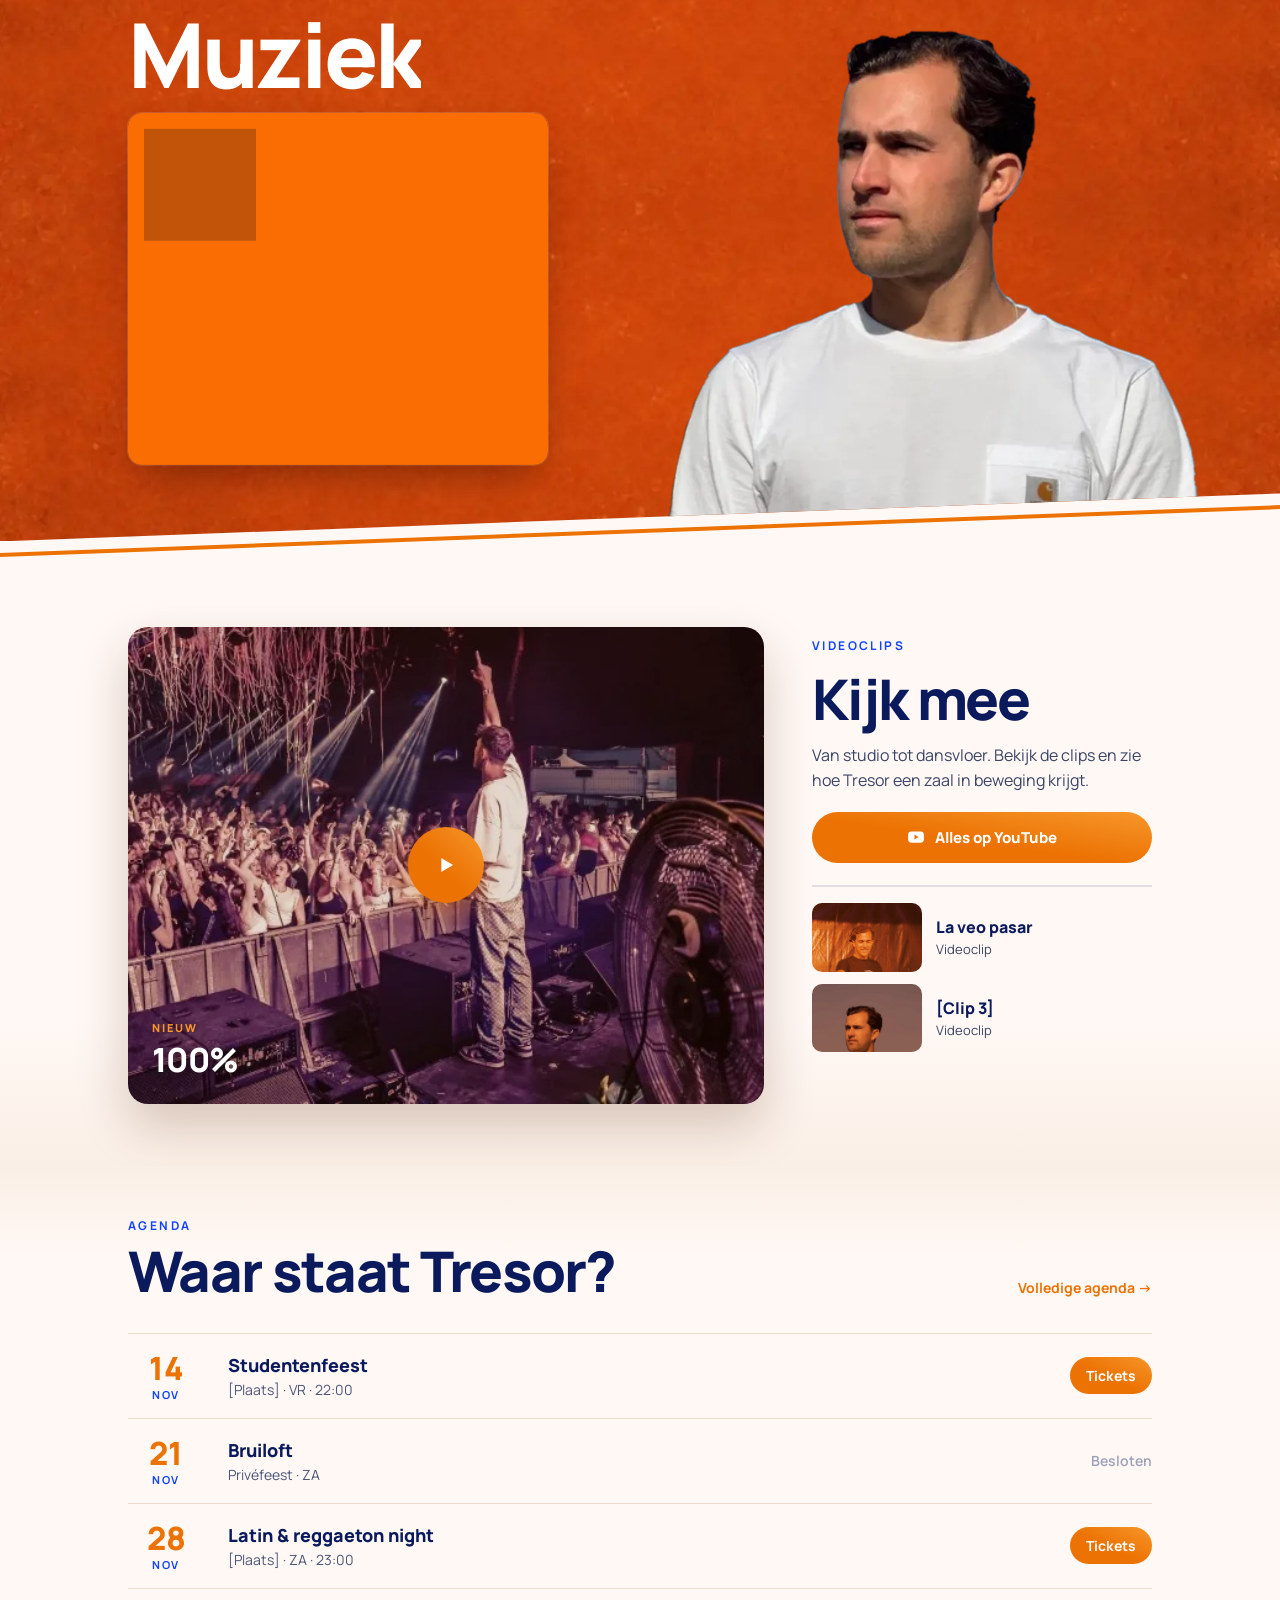
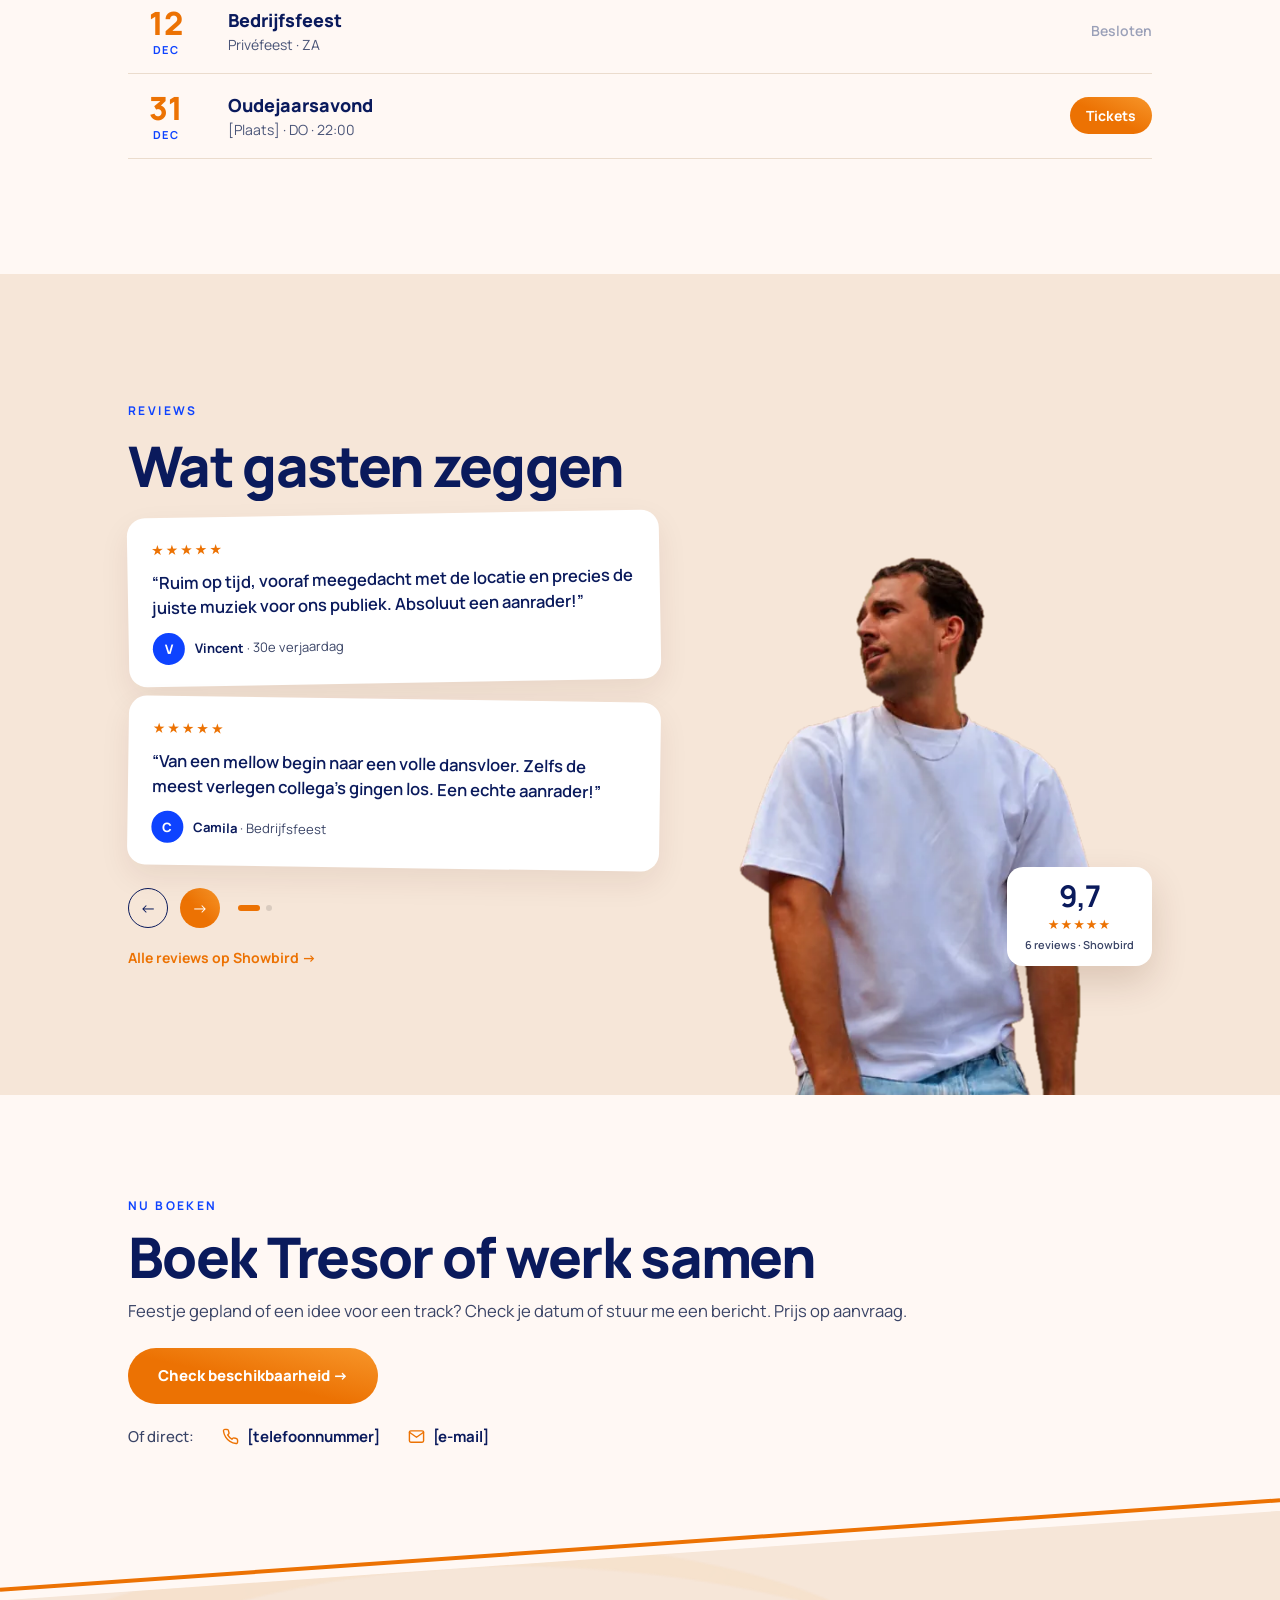
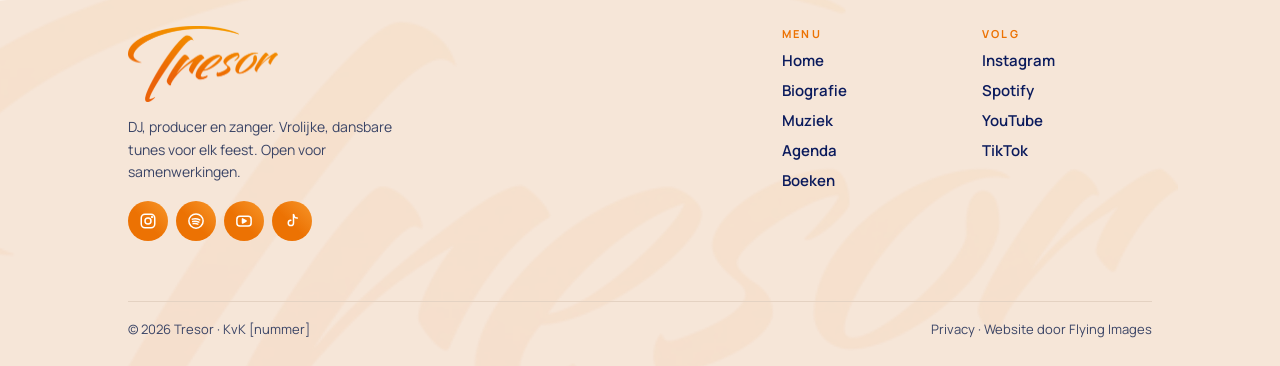
==== commit 89923ca4: "Menu: Home, Biografie, Muziek, Agenda (Reviews eruit) Co-Authored-By: Claude Opus 5.5 <noreply@anthr" ====
--- a/index.html
+++ b/index.html
@@ -16,7 +16,7 @@
 <header>
   <div class="wrap">
     <a href="#top" aria-label="Tresor, naar boven"><img class="logo logo-light" src="images/tresor-logo.webp" alt="Tresor"><img class="logo logo-dark" src="images/tresor-logo.webp" alt="Tresor"></a>
-    <nav aria-label="Hoofdmenu"><a href="biografie.html">Biografie</a><a href="muziek.html">Muziek</a><a href="agenda.html">Agenda</a><a href="#reviews">Reviews</a><a class="mbtn" href="boeken.html">Boek Tresor</a></nav>
+    <nav aria-label="Hoofdmenu"><a href="index.html" aria-current="page">Home</a><a href="biografie.html">Biografie</a><a href="muziek.html">Muziek</a><a href="agenda.html">Agenda</a><a class="mbtn" href="boeken.html">Boek Tresor</a></nav>
     <a class="btn" href="boeken.html">Boek Tresor</a>
     <button class="burger" type="button" aria-label="Menu openen" aria-expanded="false"><span></span><span></span><span></span></button>
   </div>
@@ -145,7 +145,7 @@
     <div class="wrap">
       <div class="fcols">
         <div><img class="lg" src="images/tresor-logo.webp" alt="Tresor" loading="lazy" decoding="async"><p>DJ, producer en zanger. Vrolijke, dansbare tunes voor elk feest. Open voor samenwerkingen.</p><div class="soc"><a href="#" aria-label="Instagram" title="Instagram"><svg width="18" height="18" viewBox="0 0 24 24" stroke="#FFFFFF" stroke-width="2" fill="none" stroke-linecap="round" stroke-linejoin="round" aria-hidden="true"><rect x="3" y="3" width="18" height="18" rx="5"/><circle cx="12" cy="12" r="4"/><circle cx="17.5" cy="6.5" r="0.6" fill="#FFFFFF"/></svg></a><a href="#" aria-label="Spotify" title="Spotify"><svg width="18" height="18" viewBox="0 0 24 24" stroke="#FFFFFF" stroke-width="2" fill="none" stroke-linecap="round" stroke-linejoin="round" aria-hidden="true"><circle cx="12" cy="12" r="9.5"/><path d="M7 9.5c3.5-1 7-0.6 10 1"/><path d="M7.6 12.6c2.9-0.8 5.7-0.4 8.2 0.9"/><path d="M8.2 15.5c2.3-0.6 4.4-0.3 6.3 0.7"/></svg></a><a href="#" aria-label="YouTube" title="YouTube"><svg width="18" height="18" viewBox="0 0 24 24" stroke="#FFFFFF" stroke-width="2" fill="none" stroke-linecap="round" stroke-linejoin="round" aria-hidden="true"><rect x="2.5" y="5.5" width="19" height="13" rx="4"/><path d="M10 9.2v5.6l4.8-2.8z" fill="#FFFFFF"/></svg></a><a href="#" aria-label="TikTok" title="TikTok"><svg width="18" height="18" viewBox="0 0 24 24" stroke="#FFFFFF" stroke-width="2" fill="none" stroke-linecap="round" stroke-linejoin="round" aria-hidden="true"><path d="M14 3.5v11a3.5 3.5 0 1 1-3.5-3.5"/><path d="M14 3.5c.4 2.7 2.2 4.4 5 4.6"/></svg></a></div></div>
-        <div class="fcol"><span>MENU</span><a href="biografie.html">Biografie</a><a href="muziek.html">Muziek</a><a href="agenda.html">Agenda</a><a href="index.html#reviews">Reviews</a><a href="boeken.html">Boeken</a></div>
+        <div class="fcol"><span>MENU</span><a href="index.html">Home</a><a href="biografie.html">Biografie</a><a href="muziek.html">Muziek</a><a href="agenda.html">Agenda</a><a href="boeken.html">Boeken</a></div>
         <div class="fcol"><span>VOLG</span><a href="#">Instagram</a><a href="#">Spotify</a><a href="#">YouTube</a><a href="#">TikTok</a></div>
       </div>
       <div class="fbar"><span>© 2026 Tresor · KvK [nummer]</span><span>Privacy · Website door Flying Images</span></div>
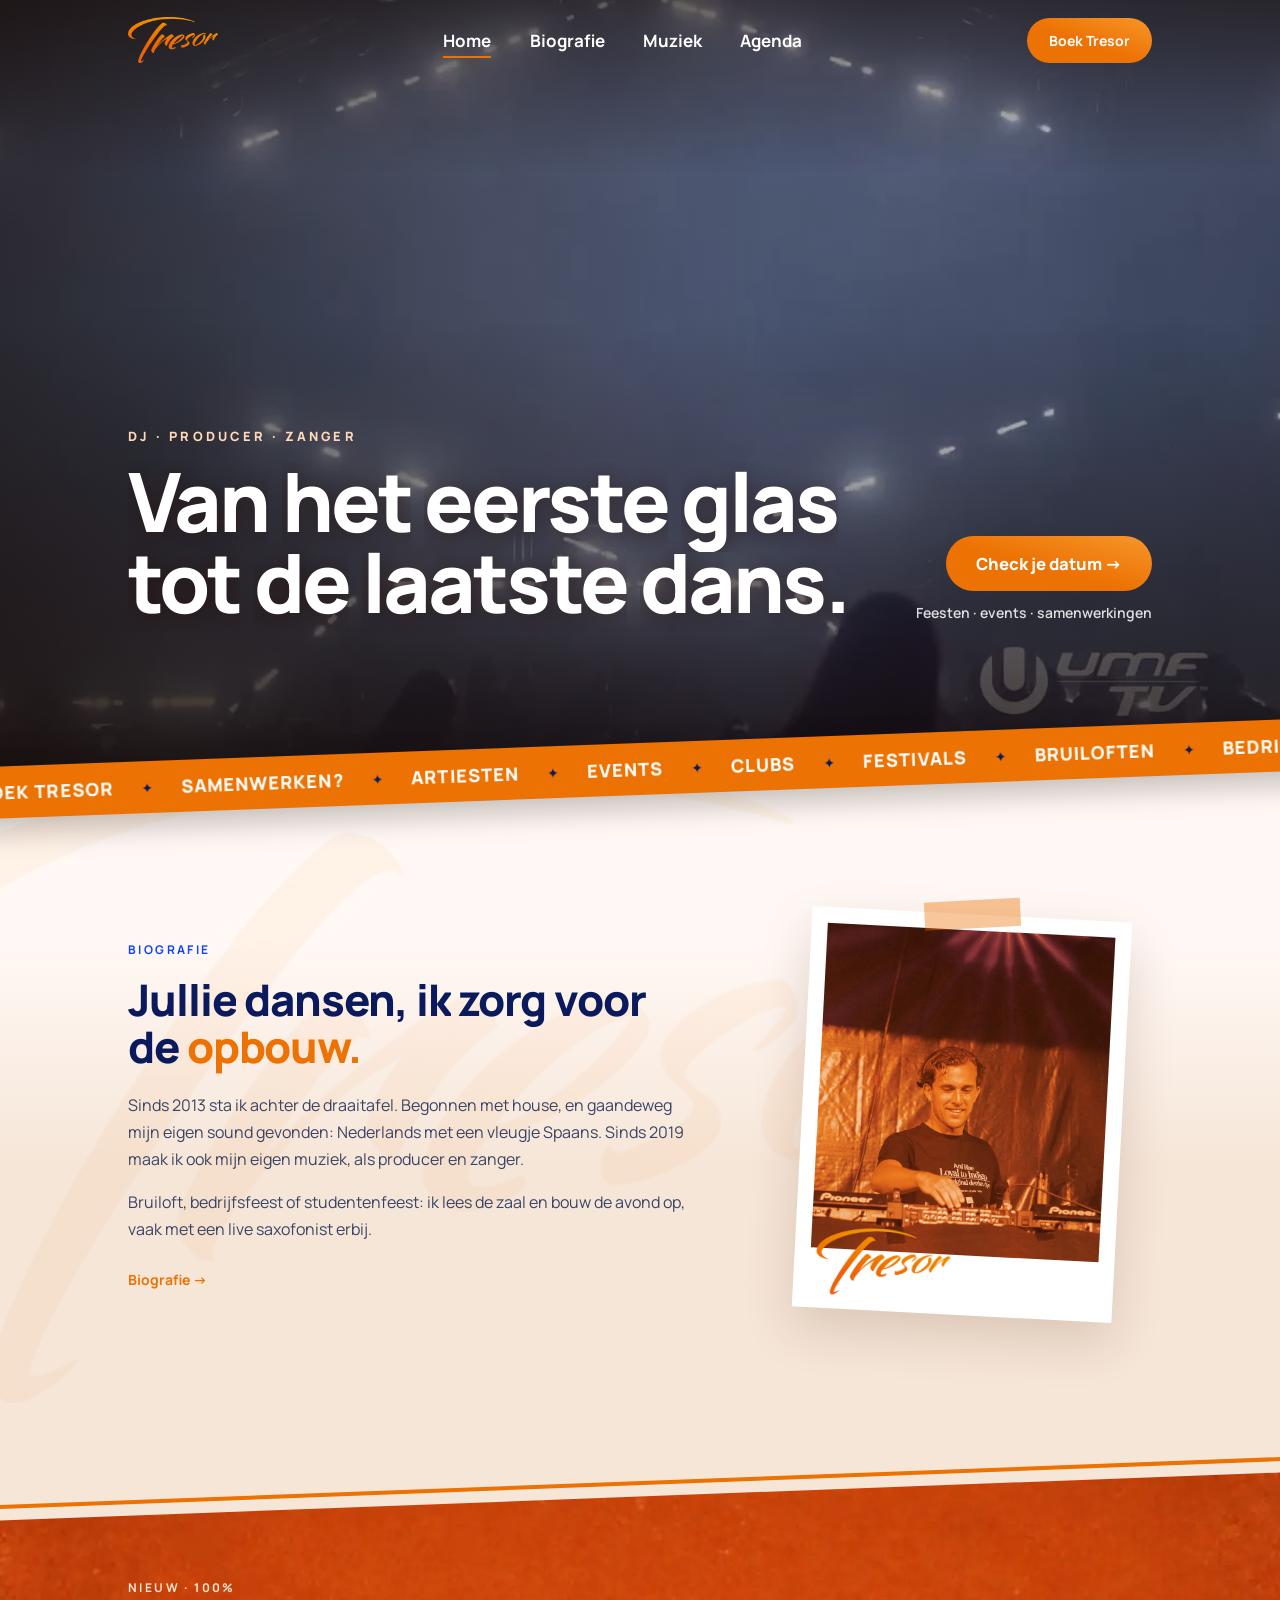
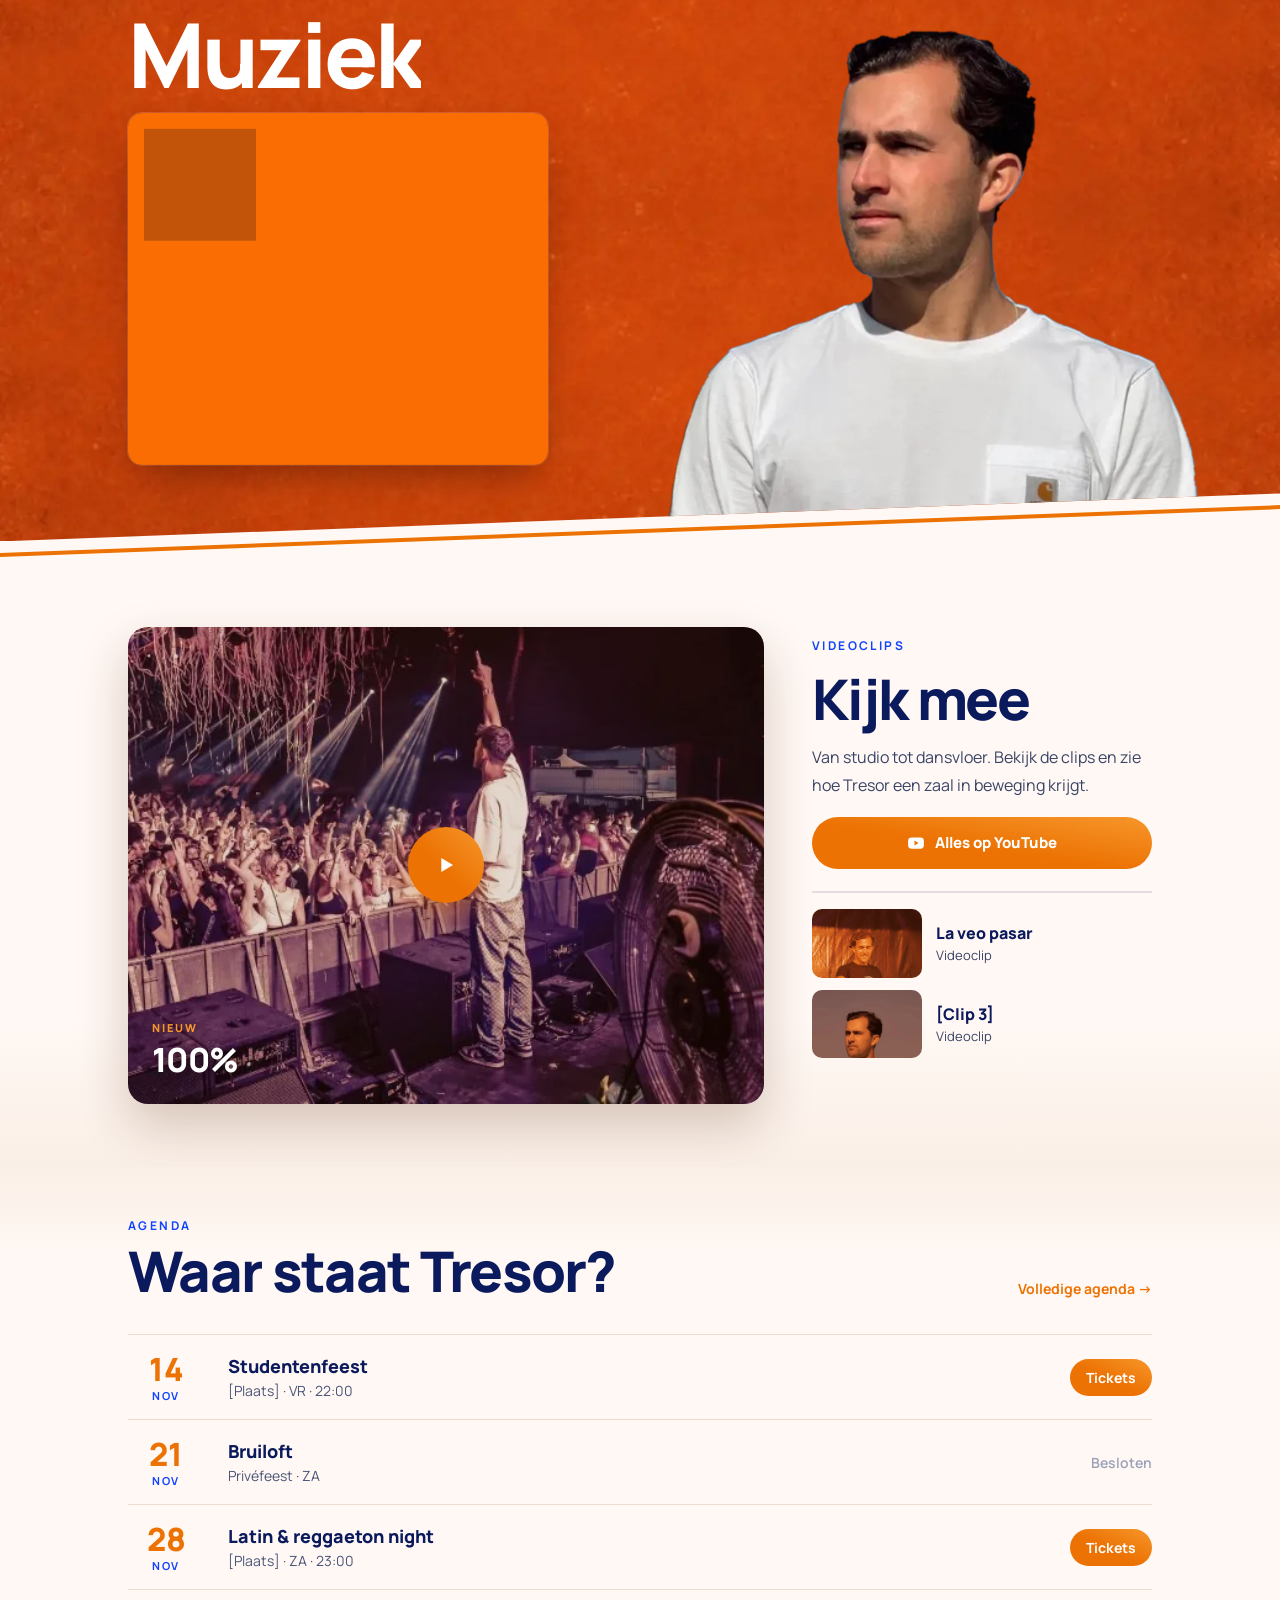
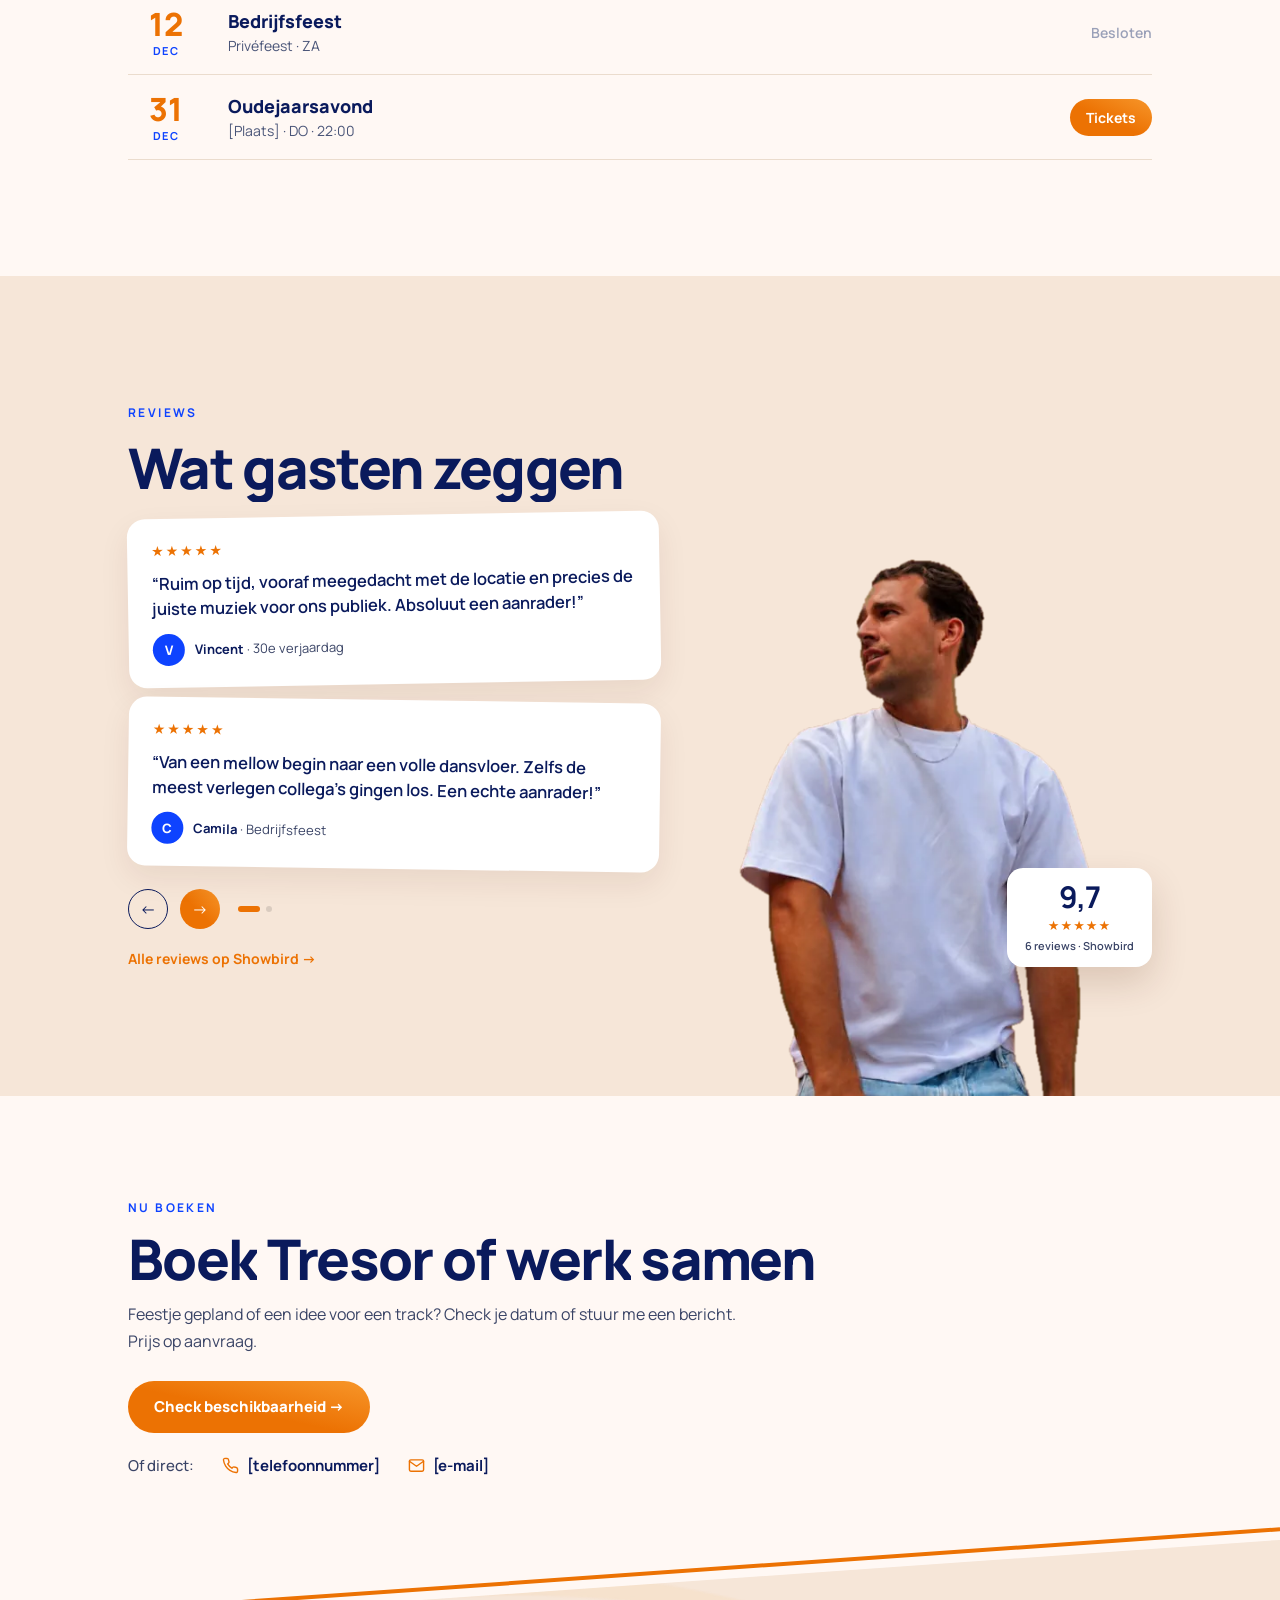
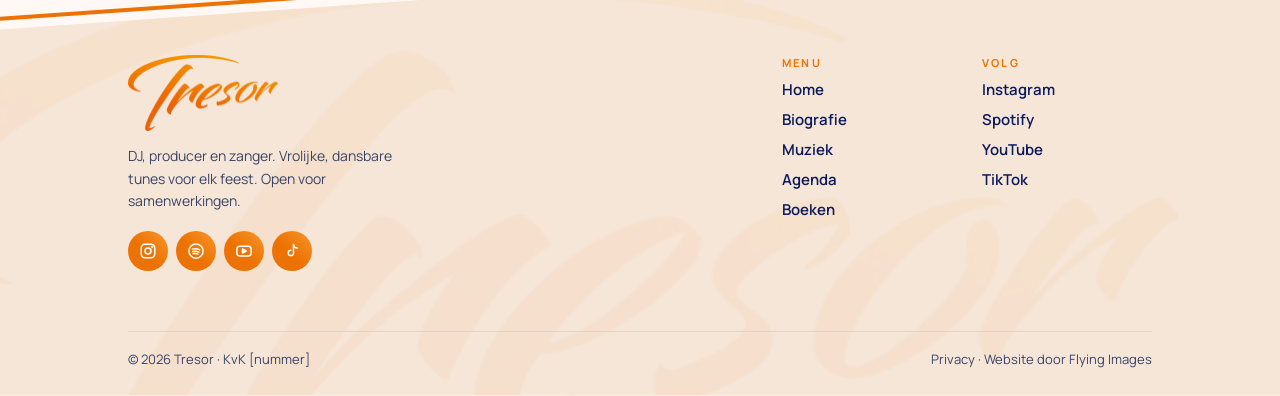
==== commit c6d7972a: "Consistentie: gelijke koppen, tekstgrootte, knophoogtes en ritme op alle pagina's Co-Authored-By: Cl" ====
--- a/index.html
+++ b/index.html
@@ -137,7 +137,7 @@
     <div class="label">Nu boeken</div>
     <h2>Boek Tresor of werk samen</h2>
     <p>Feestje gepland of een idee voor een track? Check je datum of stuur me een bericht. Prijs op aanvraag.</p>
-    <div class="cbtns" style="gap:22px"><a class="cbtn main" href="boeken.html" style="height:56px;padding:0 30px;font-weight:800">Check beschikbaarheid →</a><div class="direct"><span>Of direct:</span><a href="tel:"><svg width="17" height="17" viewBox="0 0 24 24" fill="none" stroke="#EC7203" stroke-width="2" stroke-linecap="round" stroke-linejoin="round" aria-hidden="true"><path d="M22 16.9v3a2 2 0 0 1-2.2 2 19.8 19.8 0 0 1-8.6-3.1 19.5 19.5 0 0 1-6-6A19.8 19.8 0 0 1 2.1 4.2 2 2 0 0 1 4.1 2h3a2 2 0 0 1 2 1.7c.1.9.4 1.8.7 2.7a2 2 0 0 1-.5 2.1L8 9.8a16 16 0 0 0 6 6l1.3-1.3a2 2 0 0 1 2.1-.4c.9.3 1.8.6 2.7.7a2 2 0 0 1 1.7 2z"/></svg>[telefoonnummer]</a><a href="mailto:"><svg width="17" height="17" viewBox="0 0 24 24" fill="none" stroke="#EC7203" stroke-width="2" stroke-linecap="round" stroke-linejoin="round" aria-hidden="true"><rect x="2" y="4" width="20" height="16" rx="2"/><path d="m22 6-10 7L2 6"/></svg>[e-mail]</a></div></div>
+    <div class="cbtns" style="gap:22px"><a class="cbtn main" href="boeken.html">Check beschikbaarheid →</a><div class="direct"><span>Of direct:</span><a href="tel:"><svg width="17" height="17" viewBox="0 0 24 24" fill="none" stroke="#EC7203" stroke-width="2" stroke-linecap="round" stroke-linejoin="round" aria-hidden="true"><path d="M22 16.9v3a2 2 0 0 1-2.2 2 19.8 19.8 0 0 1-8.6-3.1 19.5 19.5 0 0 1-6-6A19.8 19.8 0 0 1 2.1 4.2 2 2 0 0 1 4.1 2h3a2 2 0 0 1 2 1.7c.1.9.4 1.8.7 2.7a2 2 0 0 1-.5 2.1L8 9.8a16 16 0 0 0 6 6l1.3-1.3a2 2 0 0 1 2.1-.4c.9.3 1.8.6 2.7.7a2 2 0 0 1 1.7 2z"/></svg>[telefoonnummer]</a><a href="mailto:"><svg width="17" height="17" viewBox="0 0 24 24" fill="none" stroke="#EC7203" stroke-width="2" stroke-linecap="round" stroke-linejoin="round" aria-hidden="true"><rect x="2" y="4" width="20" height="16" rx="2"/><path d="m22 6-10 7L2 6"/></svg>[e-mail]</a></div></div>
   </div></div>
   <svg class="seamline" viewBox="0 0 720 100" preserveAspectRatio="none" aria-hidden="true"><line x1="0" y1="88" x2="720" y2="-12" stroke="#EC7203" stroke-width="4" vector-effect="non-scaling-stroke"></line></svg>
   <footer class="foot">
--- a/css/style.css
+++ b/css/style.css
@@ -410,3 +410,19 @@
 .fmsg{margin:0;padding:12px 14px;border-radius:12px;background:#FFF1E6;color:var(--ink);font-size:14px;font-weight:600}
 @media (max-width:760px){.bgrid{grid-template-columns:1fr}.bform .frow{grid-template-columns:1fr}.fsend{flex-direction:column;align-items:stretch}.fsend .cbtn{width:100%}}
 .endonly>.seamline{margin-top:0}
+
+/* ===== CONSISTENTIE: één set koppen, tekst, knoppen en ritme ===== */
+button{font-family:inherit}
+/* Sectiekoppen: grote kop overal gelijk */
+.head h2,.video .vtext h2,.review h2,.ctab h2,.oband h2,.pfeat h2,.bsteps h2{font-size:clamp(34px,4.4vw,56px);font-weight:800;letter-spacing:-.03em;line-height:.98}
+/* Zin-koppen (biografie): gelijk aan de bio op de homepage */
+.story h2{font-size:clamp(30px,3.4vw,44px);line-height:1.08;letter-spacing:-.025em}
+/* Lopende tekst */
+.bio p,.story p,.oband p,.video .vtext p,.ctab p{font-size:clamp(15px,1.25vw,17px);line-height:1.7}
+.ctab p{max-width:620px}
+/* Knoppen: primair 52px, secundair 44px */
+.cbtn,.cbtn.main,.wbtn,.video .ytbtn{height:52px;padding:0 26px;font-size:15px;font-weight:800}
+.cbtn.sm,.obtn{height:44px;padding:0 20px;font-size:14px;font-weight:800}
+/* Ritme: eerste section na een pagina-hero */
+.pstory,.pfeat,.pbook{padding-top:clamp(48px,7vw,100px)}
+.pagenda .wrap{padding-top:clamp(48px,7vw,100px)}
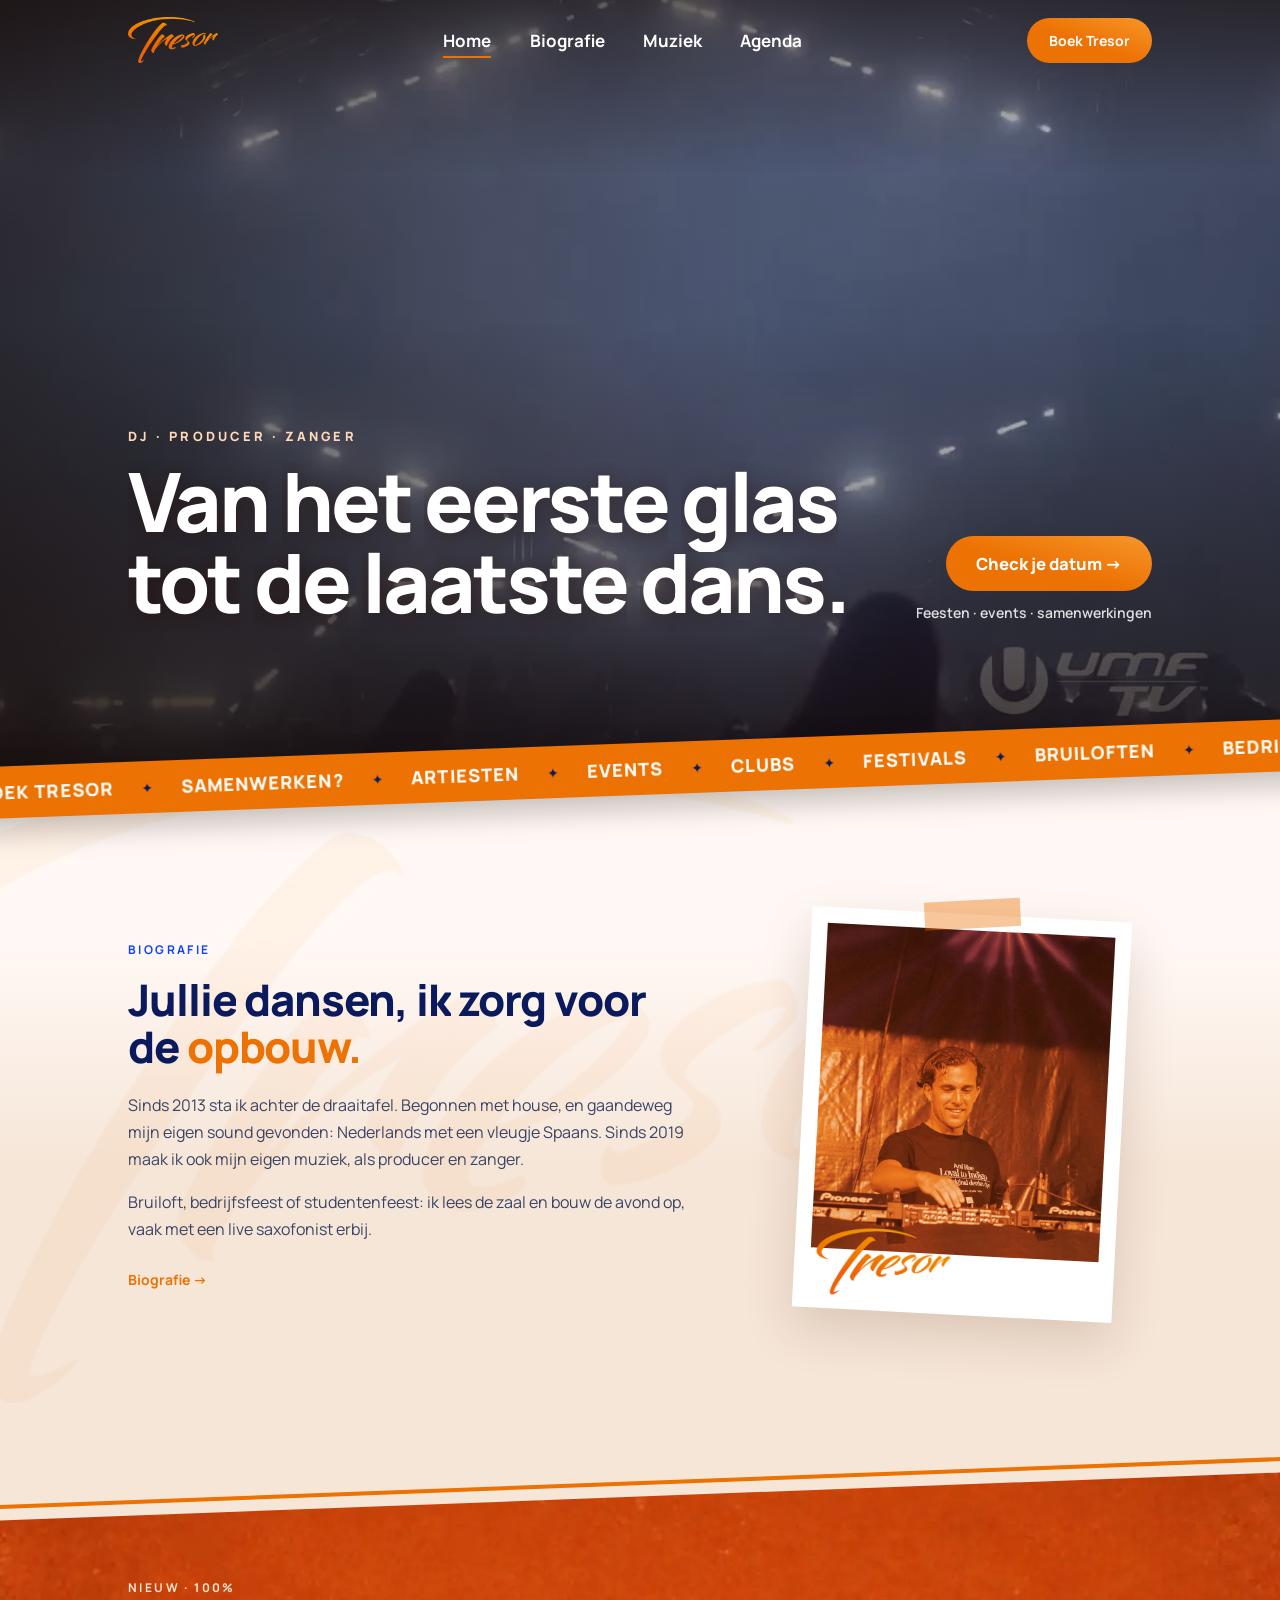
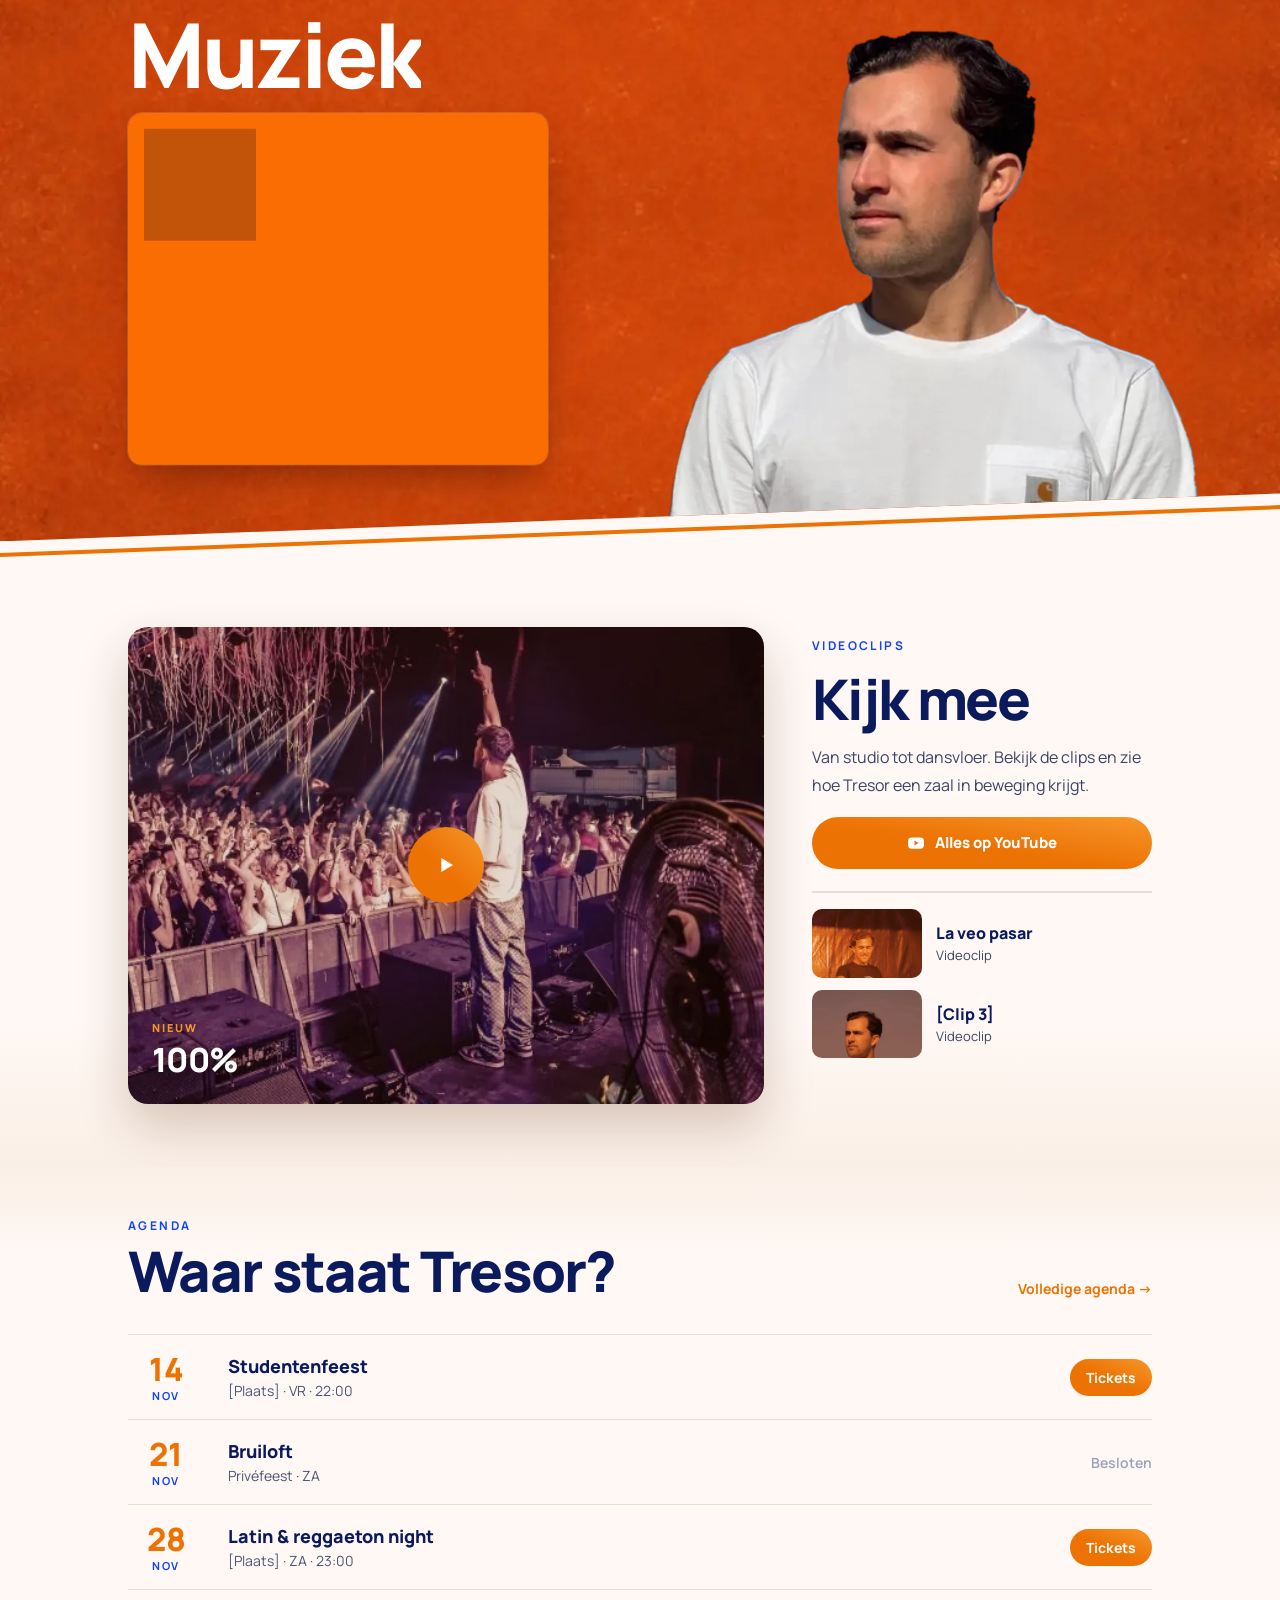
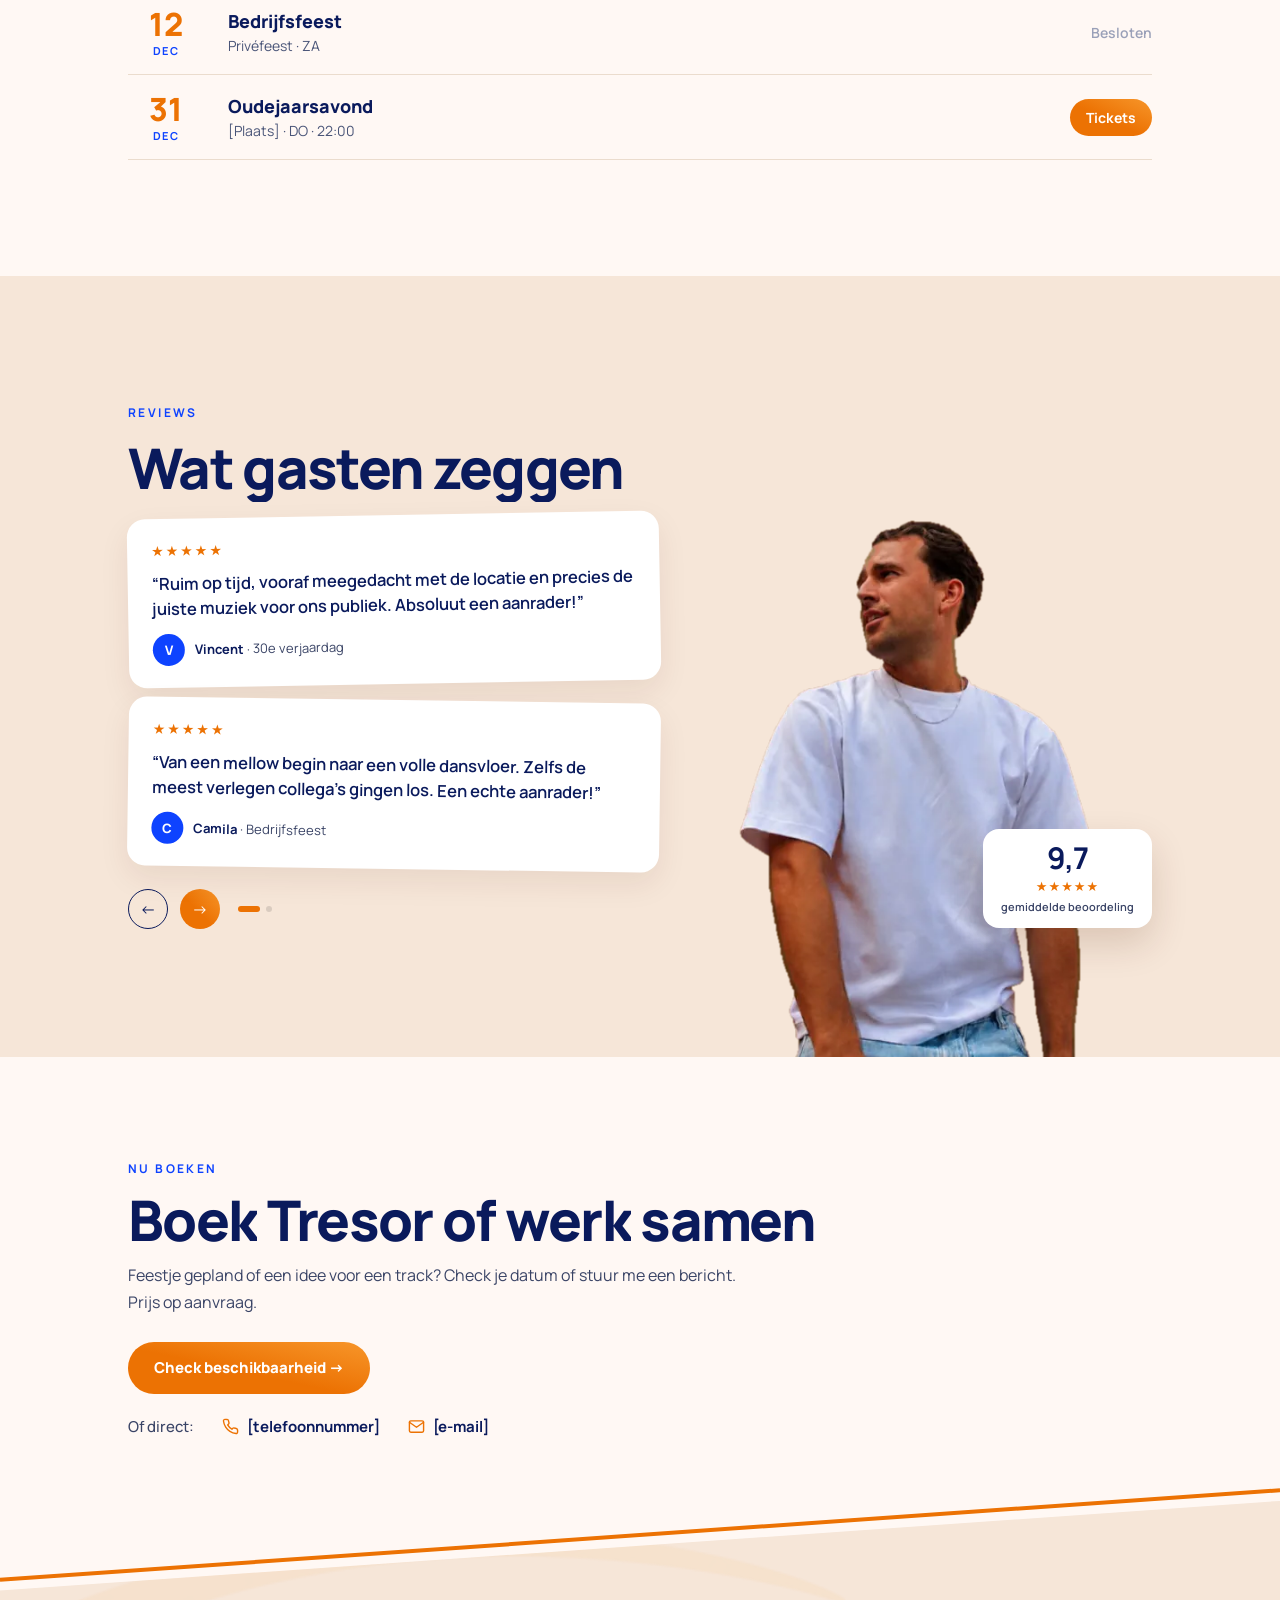
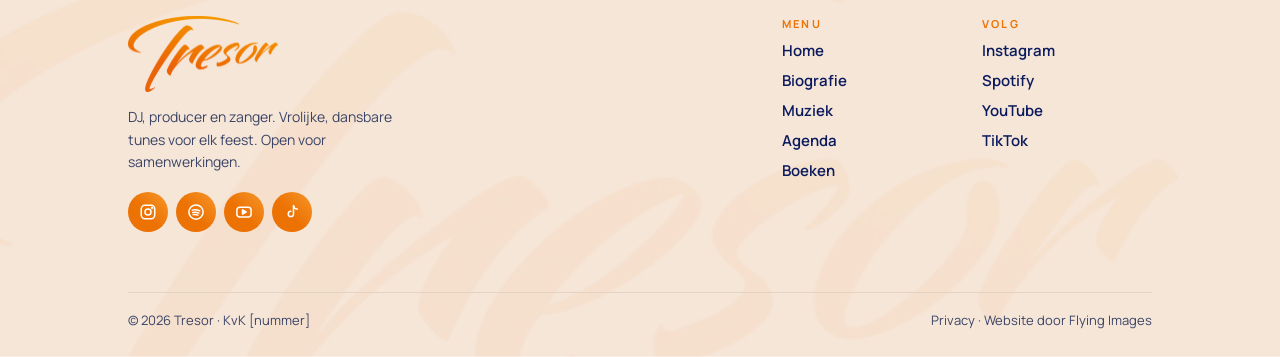
==== commit 3775147a: "Reviews: Showbird-vermelding weg Co-Authored-By: Claude Opus 5.5 <noreply@anthropic.com> Claude-Sess" ====
--- a/index.html
+++ b/index.html
@@ -126,9 +126,8 @@
       <h2>Wat gasten zeggen</h2>
       <div class="rtrack" id="rtrack" aria-live="polite"></div>
       <div class="rctrl"><button type="button" class="prev" aria-label="Vorige reviews">←</button><button type="button" class="next" aria-label="Volgende reviews">→</button><div class="rdots" id="rdots"></div></div>
-      <a class="all" href="https://showbird.com/nl/acts/22462-tresor-dj-artiest" target="_blank" rel="noopener">Alle reviews op Showbird →</a>
     </div>
-    <div class="person rv rv-r" style="--d:.15s"><img src="images/tresor-100.webp" alt="Tresor in wit T-shirt" loading="lazy" decoding="async"><div class="score"><b>9,7</b><span>★★★★★</span><small>6 reviews · Showbird</small></div></div>
+    <div class="person rv rv-r" style="--d:.15s"><img src="images/tresor-100.webp" alt="Tresor in wit T-shirt" loading="lazy" decoding="async"><div class="score"><b>9,7</b><span>★★★★★</span><small>gemiddelde beoordeling</small></div></div>
   </div>
 </section>
 
--- a/css/style.css
+++ b/css/style.css
@@ -426,3 +426,5 @@
 /* Ritme: eerste section na een pagina-hero */
 .pstory,.pfeat,.pbook{padding-top:clamp(48px,7vw,100px)}
 .pagenda .wrap{padding-top:clamp(48px,7vw,100px)}
+/* "Besloten" is geen knop: geen hover-vlak, geen verschuiving */
+.ev .cta.p,.ev .cta.p:hover{background:none;box-shadow:none;transform:none;cursor:default;padding:9px 0}
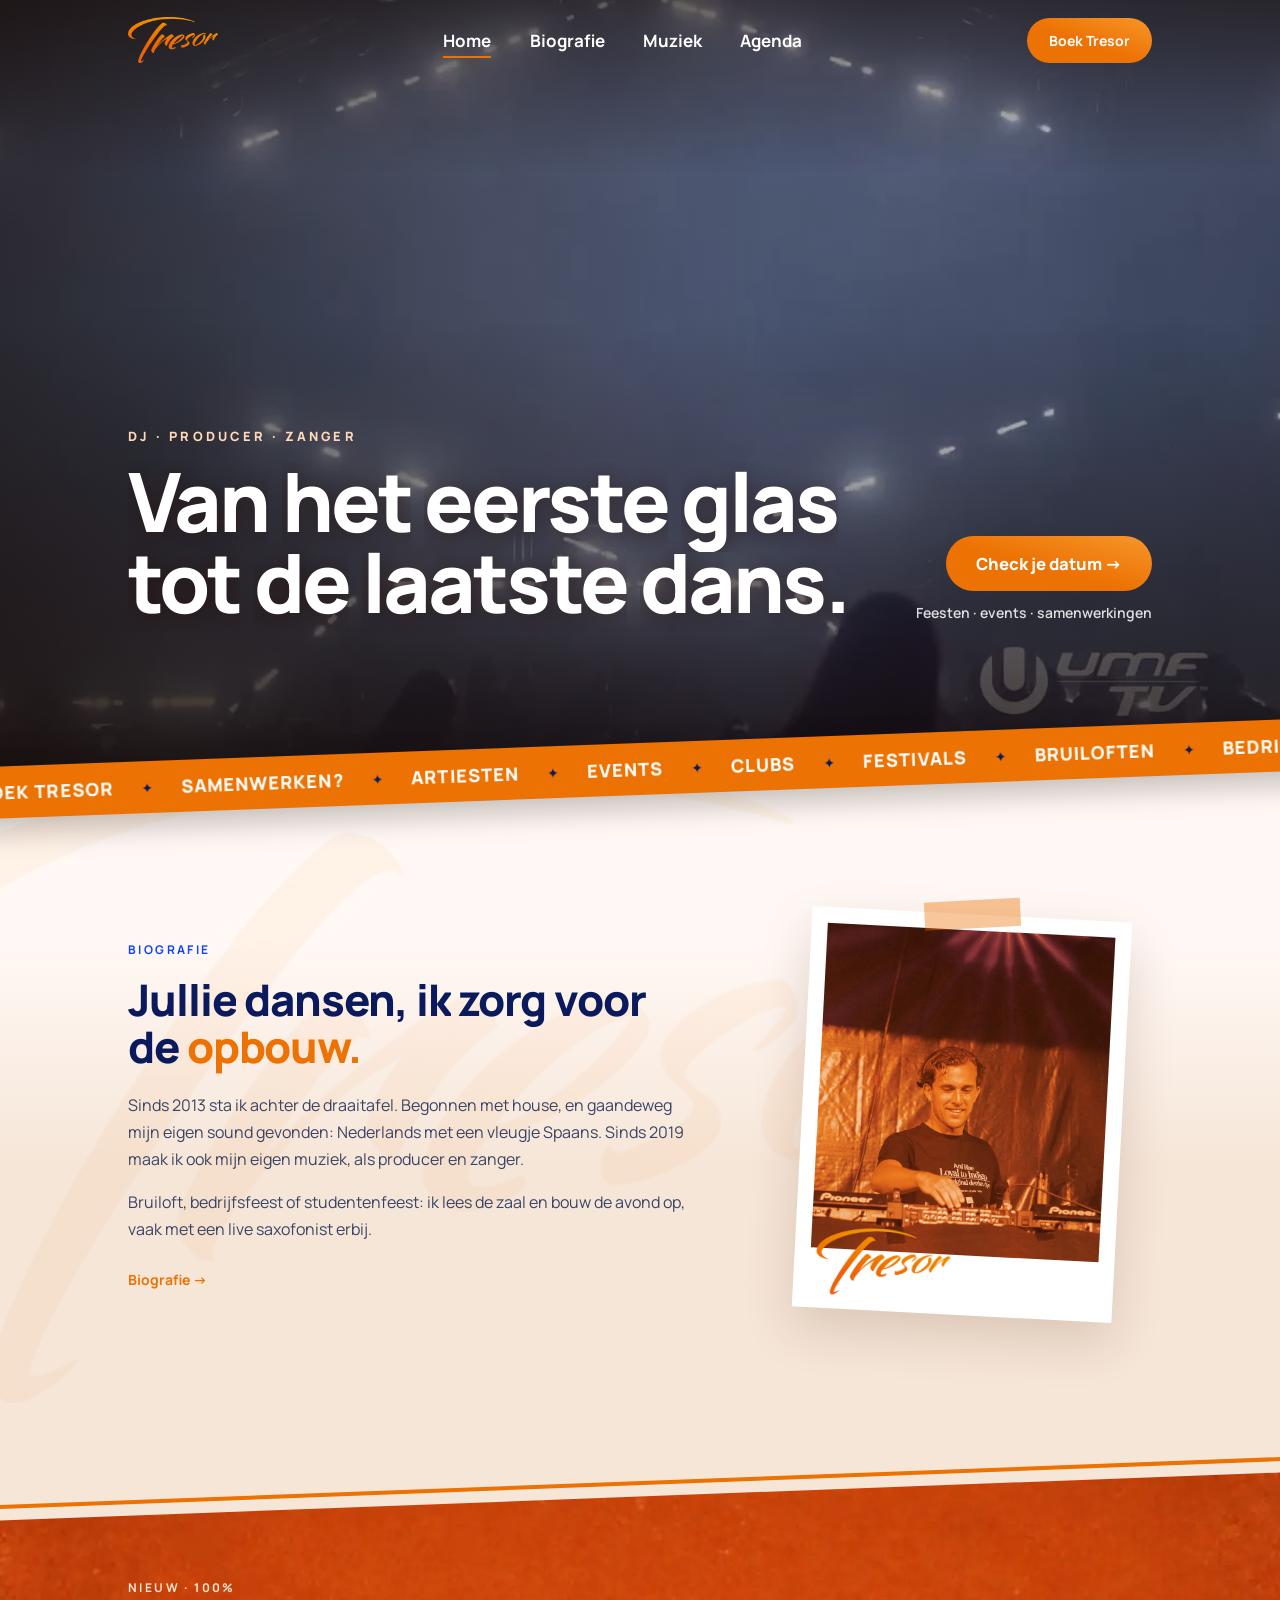
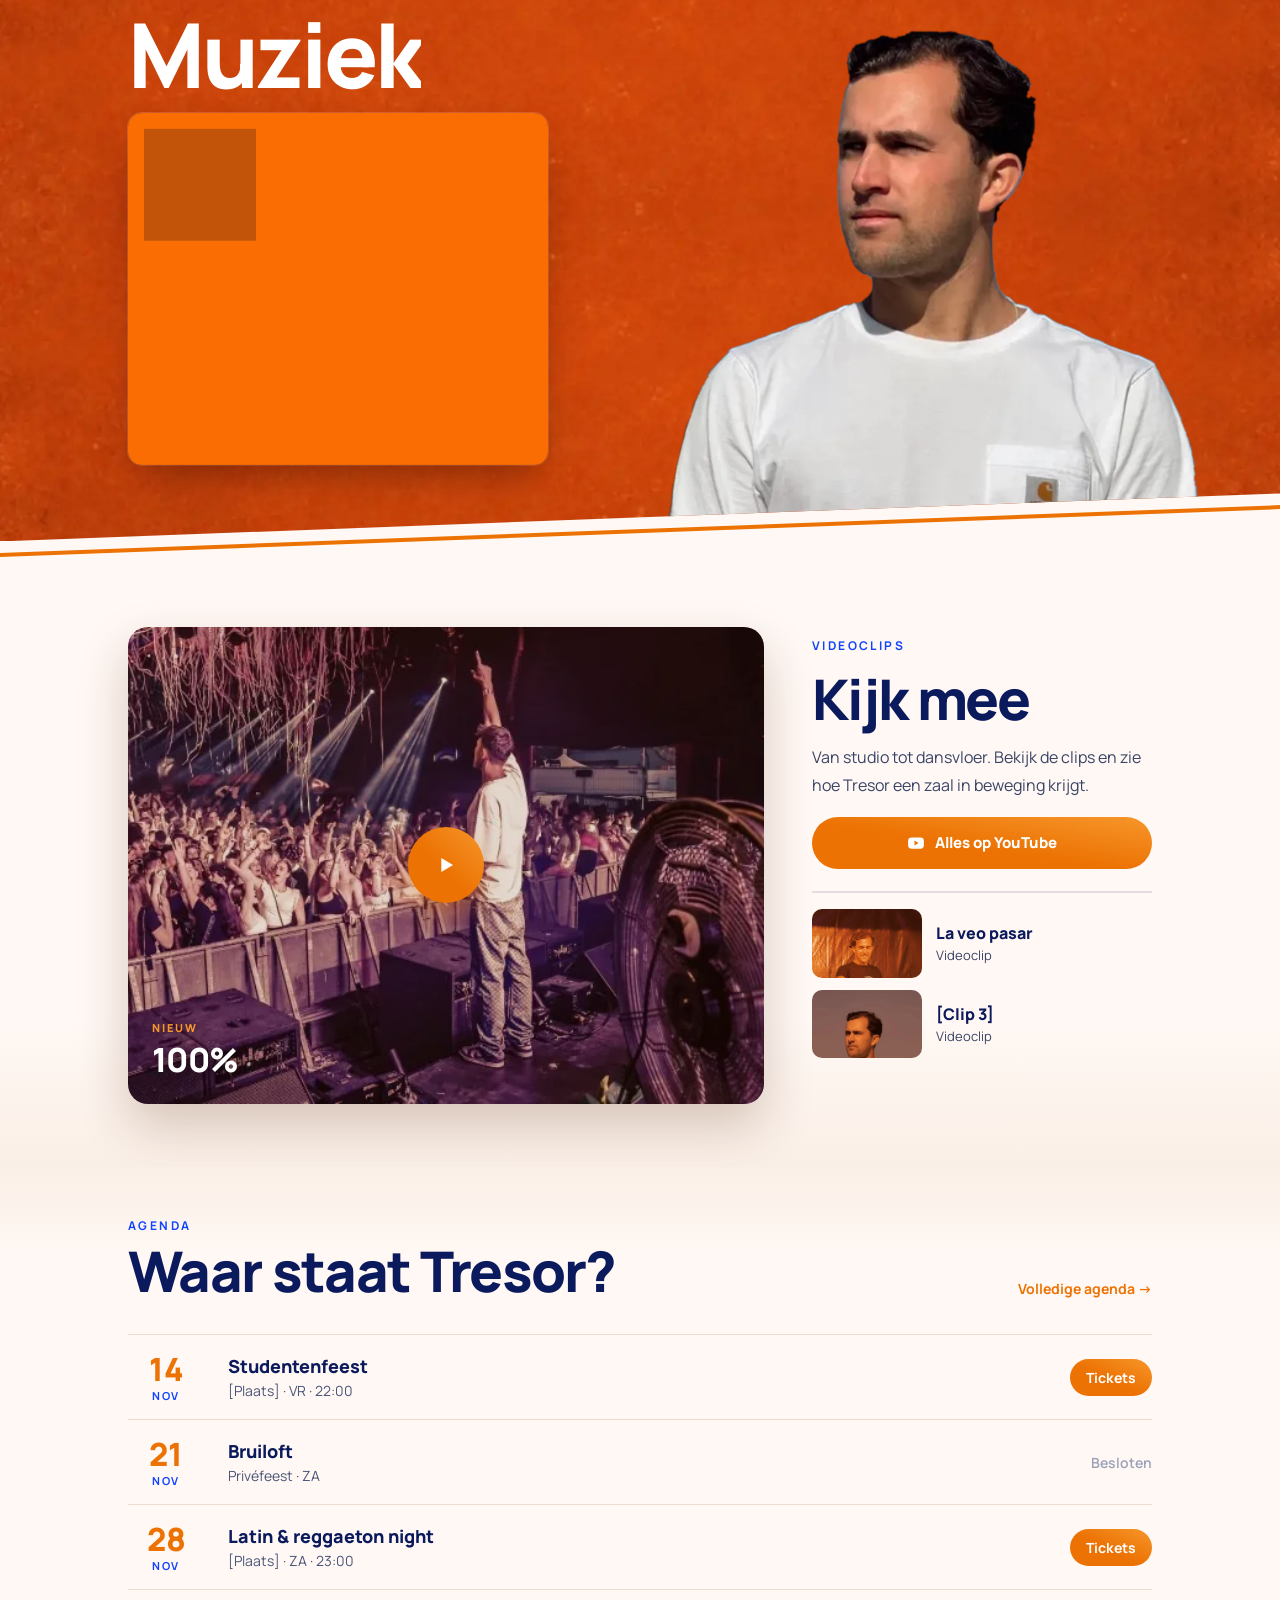
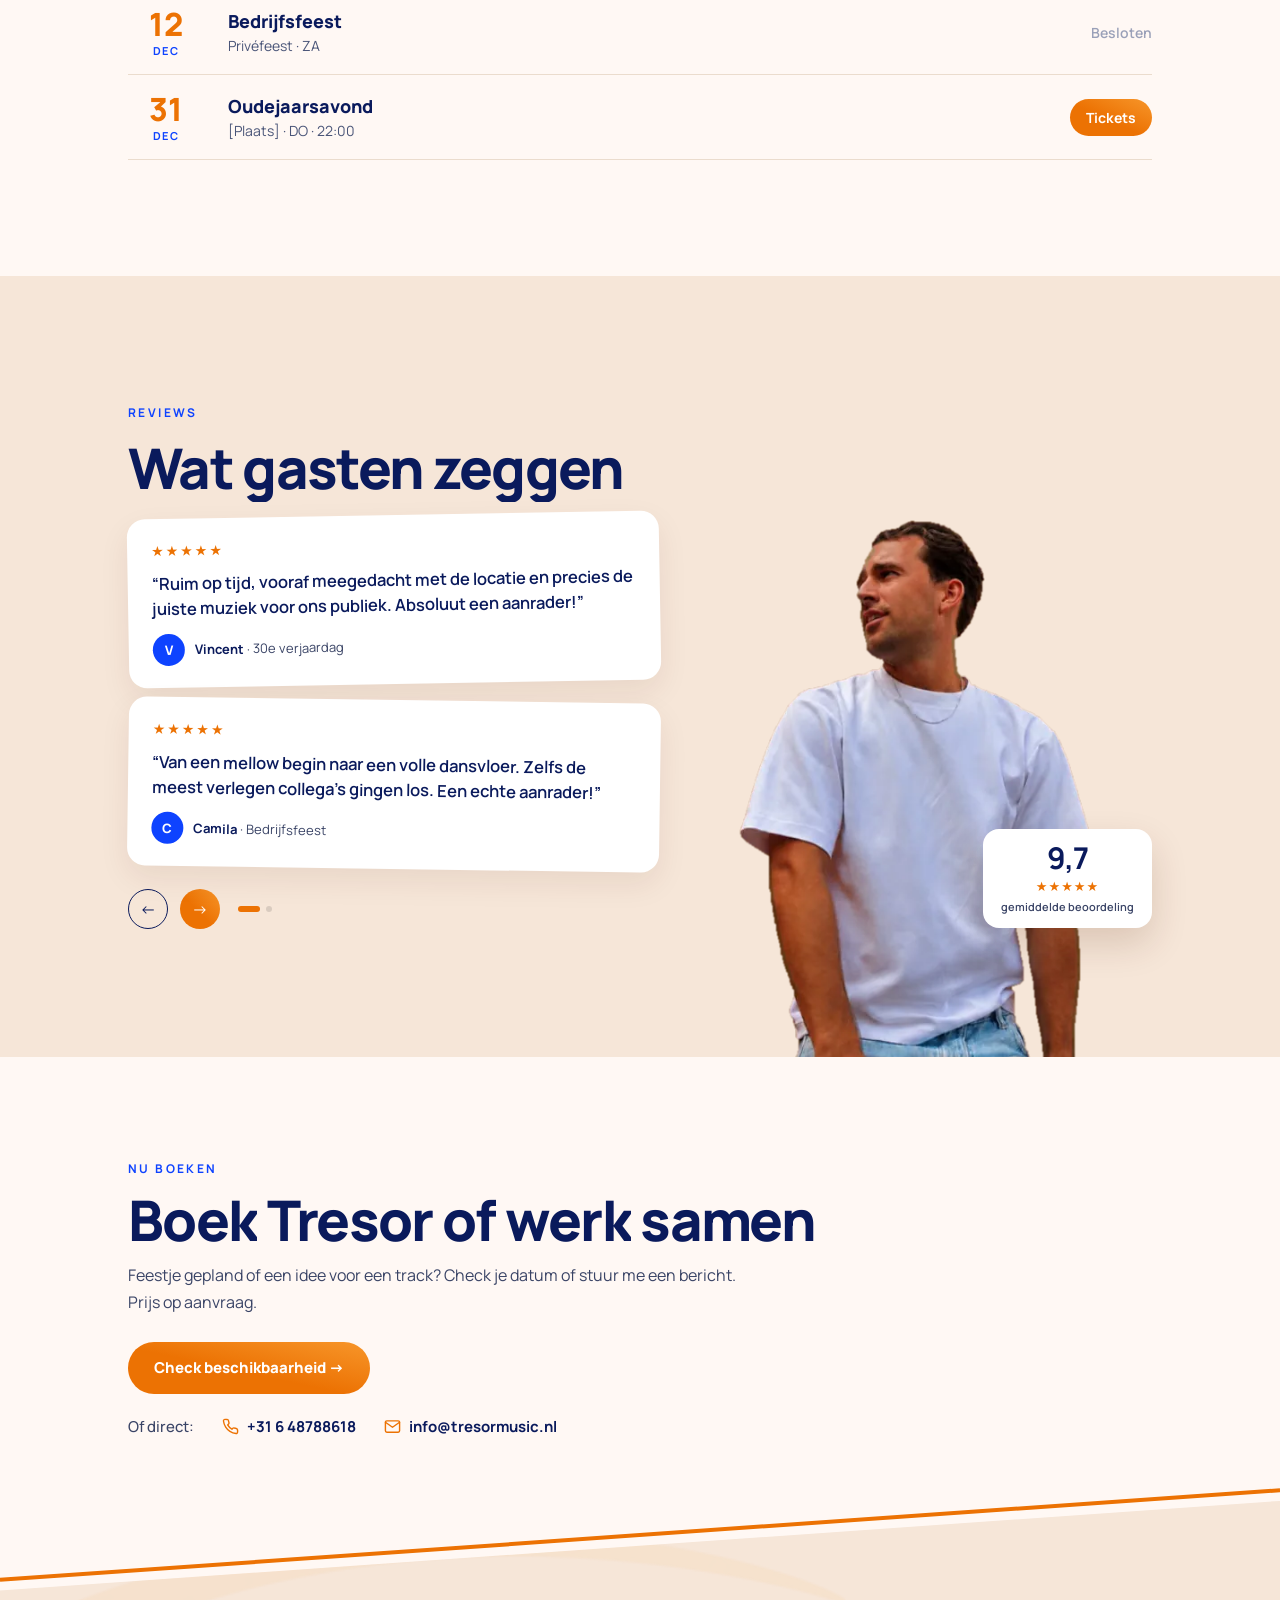
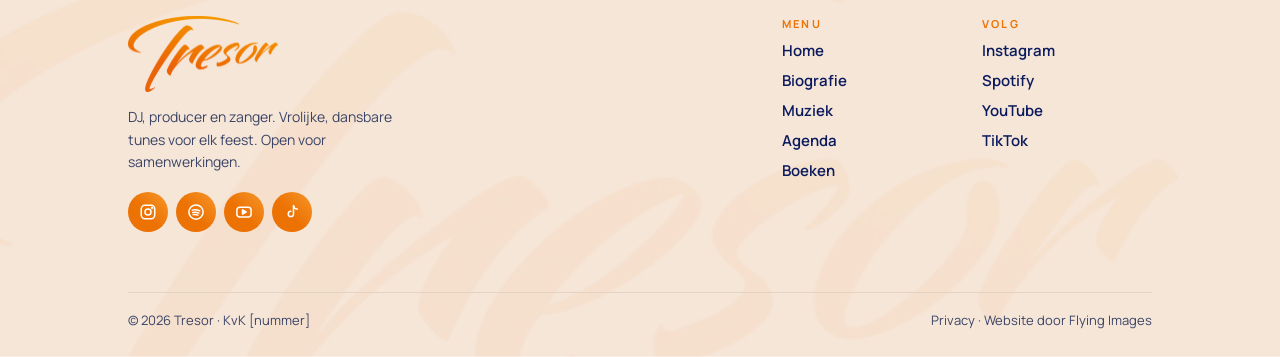
==== commit 6b708a3f: "Contact: info@tresormusic.nl en +31 6 48788618 ingevuld Co-Authored-By: Claude Opus 5.5 <noreply@ant" ====
--- a/index.html
+++ b/index.html
@@ -136,7 +136,7 @@
     <div class="label">Nu boeken</div>
     <h2>Boek Tresor of werk samen</h2>
     <p>Feestje gepland of een idee voor een track? Check je datum of stuur me een bericht. Prijs op aanvraag.</p>
-    <div class="cbtns" style="gap:22px"><a class="cbtn main" href="boeken.html">Check beschikbaarheid →</a><div class="direct"><span>Of direct:</span><a href="tel:"><svg width="17" height="17" viewBox="0 0 24 24" fill="none" stroke="#EC7203" stroke-width="2" stroke-linecap="round" stroke-linejoin="round" aria-hidden="true"><path d="M22 16.9v3a2 2 0 0 1-2.2 2 19.8 19.8 0 0 1-8.6-3.1 19.5 19.5 0 0 1-6-6A19.8 19.8 0 0 1 2.1 4.2 2 2 0 0 1 4.1 2h3a2 2 0 0 1 2 1.7c.1.9.4 1.8.7 2.7a2 2 0 0 1-.5 2.1L8 9.8a16 16 0 0 0 6 6l1.3-1.3a2 2 0 0 1 2.1-.4c.9.3 1.8.6 2.7.7a2 2 0 0 1 1.7 2z"/></svg>[telefoonnummer]</a><a href="mailto:"><svg width="17" height="17" viewBox="0 0 24 24" fill="none" stroke="#EC7203" stroke-width="2" stroke-linecap="round" stroke-linejoin="round" aria-hidden="true"><rect x="2" y="4" width="20" height="16" rx="2"/><path d="m22 6-10 7L2 6"/></svg>[e-mail]</a></div></div>
+    <div class="cbtns" style="gap:22px"><a class="cbtn main" href="boeken.html">Check beschikbaarheid →</a><div class="direct"><span>Of direct:</span><a href="tel:+31648788618"><svg width="17" height="17" viewBox="0 0 24 24" fill="none" stroke="#EC7203" stroke-width="2" stroke-linecap="round" stroke-linejoin="round" aria-hidden="true"><path d="M22 16.9v3a2 2 0 0 1-2.2 2 19.8 19.8 0 0 1-8.6-3.1 19.5 19.5 0 0 1-6-6A19.8 19.8 0 0 1 2.1 4.2 2 2 0 0 1 4.1 2h3a2 2 0 0 1 2 1.7c.1.9.4 1.8.7 2.7a2 2 0 0 1-.5 2.1L8 9.8a16 16 0 0 0 6 6l1.3-1.3a2 2 0 0 1 2.1-.4c.9.3 1.8.6 2.7.7a2 2 0 0 1 1.7 2z"/></svg>+31 6 48788618</a><a href="mailto:info@tresormusic.nl"><svg width="17" height="17" viewBox="0 0 24 24" fill="none" stroke="#EC7203" stroke-width="2" stroke-linecap="round" stroke-linejoin="round" aria-hidden="true"><rect x="2" y="4" width="20" height="16" rx="2"/><path d="m22 6-10 7L2 6"/></svg>info@tresormusic.nl</a></div></div>
   </div></div>
   <svg class="seamline" viewBox="0 0 720 100" preserveAspectRatio="none" aria-hidden="true"><line x1="0" y1="88" x2="720" y2="-12" stroke="#EC7203" stroke-width="4" vector-effect="non-scaling-stroke"></line></svg>
   <footer class="foot">
--- a/css/style.css
+++ b/css/style.css
@@ -428,3 +428,6 @@
 .pagenda .wrap{padding-top:clamp(48px,7vw,100px)}
 /* "Besloten" is geen knop: geen hover-vlak, geen verschuiving */
 .ev .cta.p,.ev .cta.p:hover{background:none;box-shadow:none;transform:none;cursor:default;padding:9px 0}
+/* Footer-links: klik- en hovervlak alleen op het woord */
+.fcol{align-items:flex-start}
+.fcol a{display:inline-block}
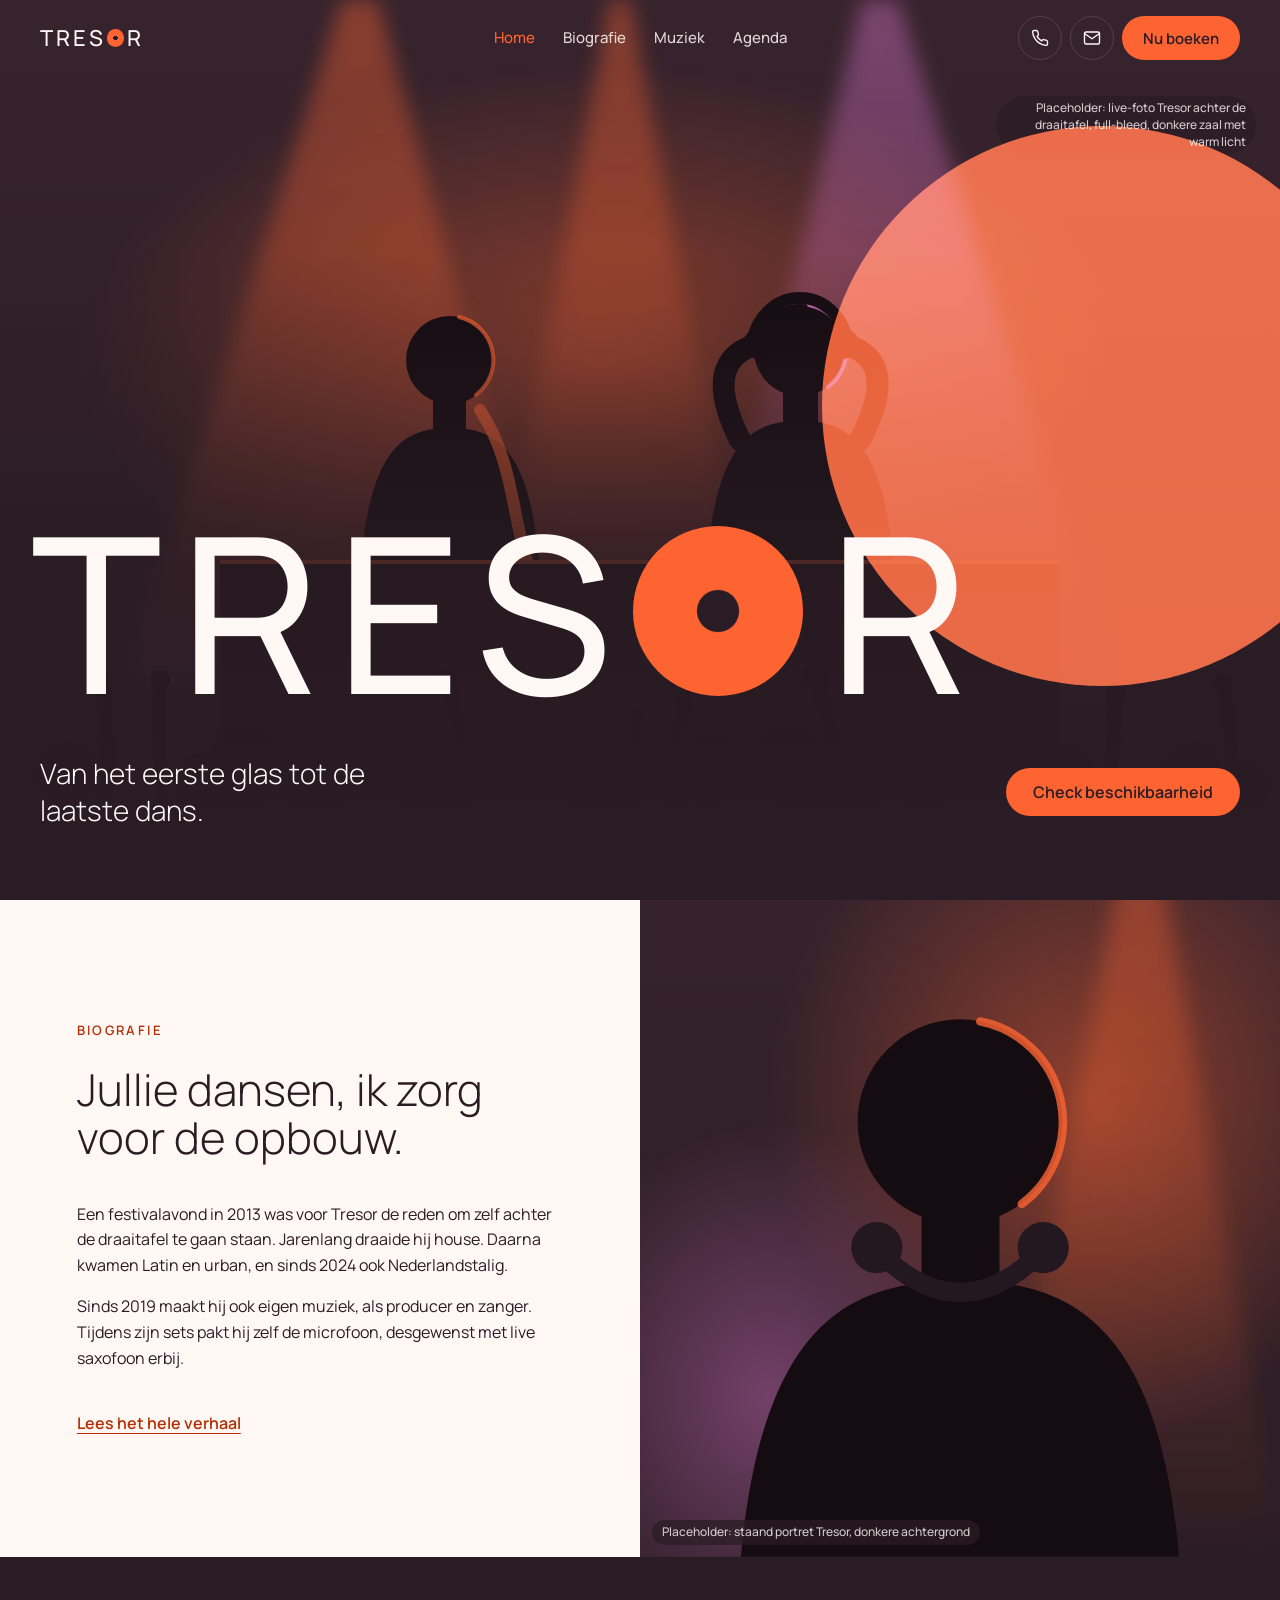
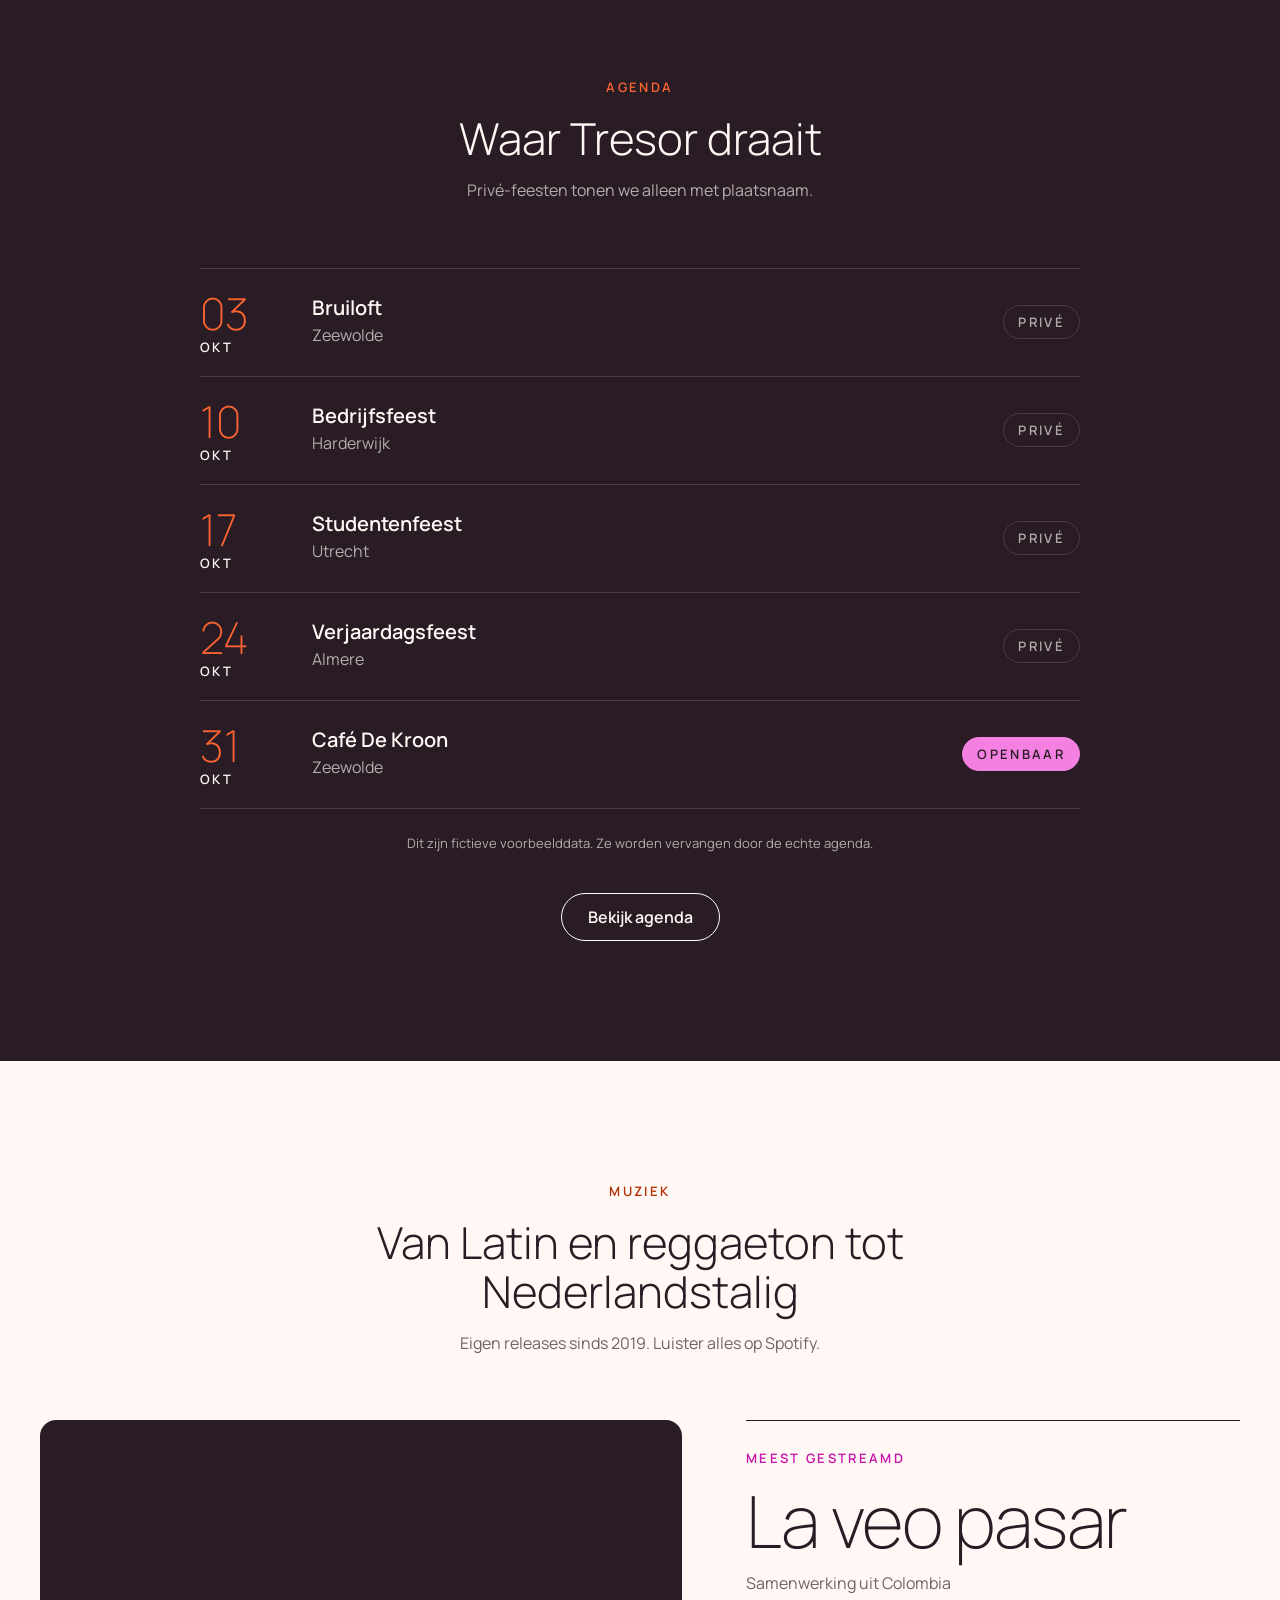
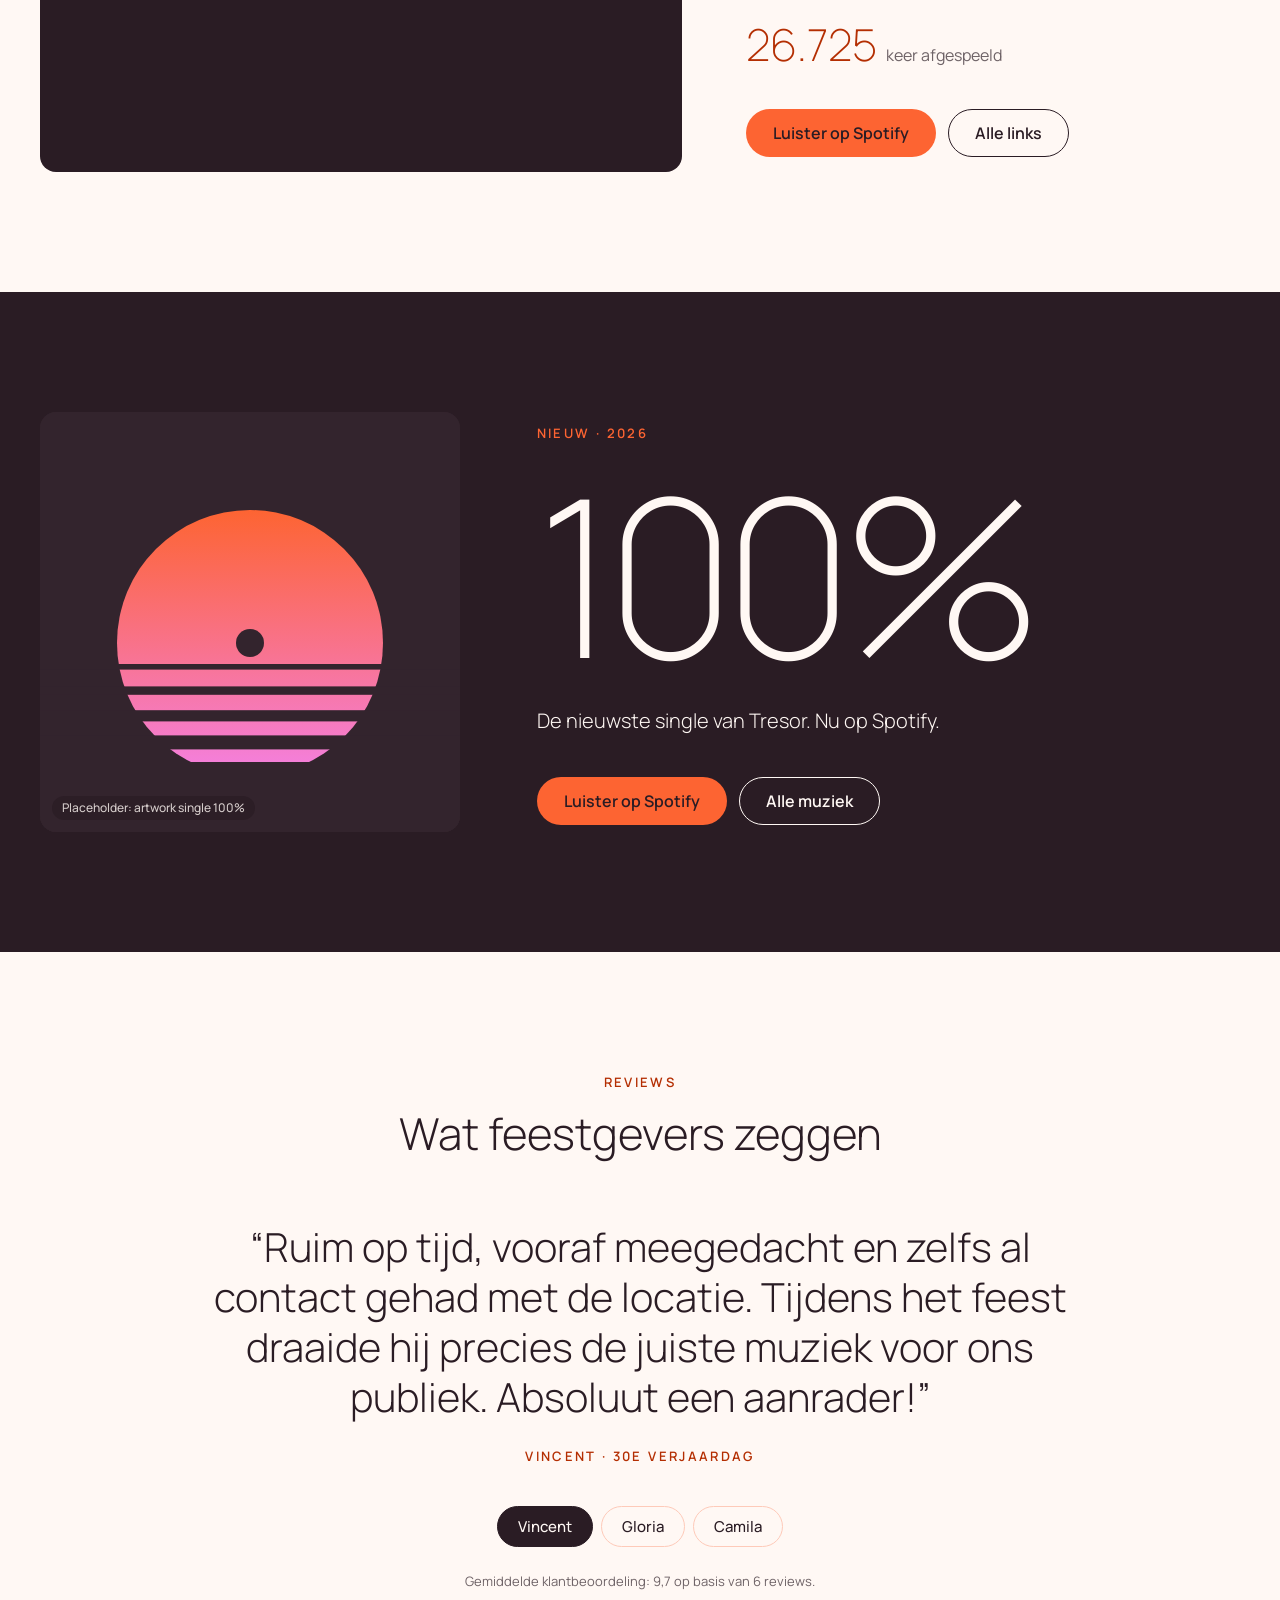
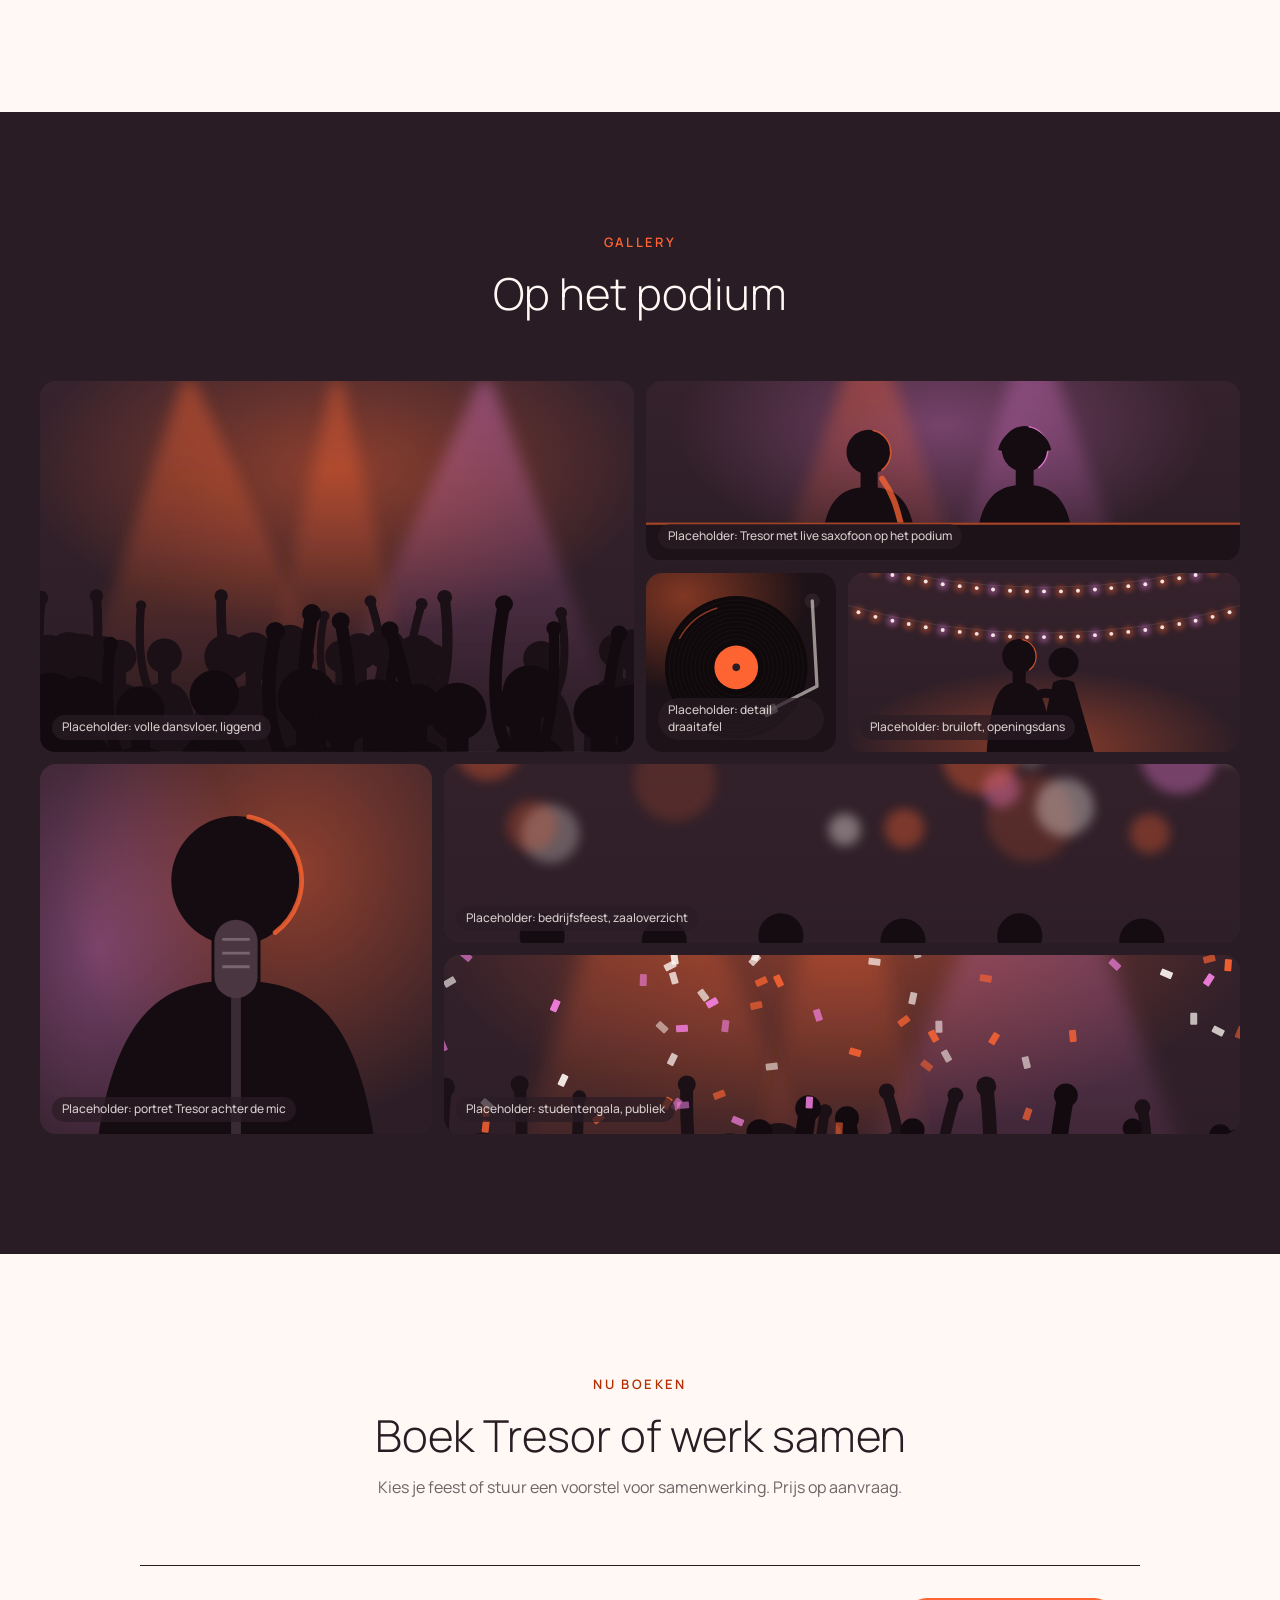
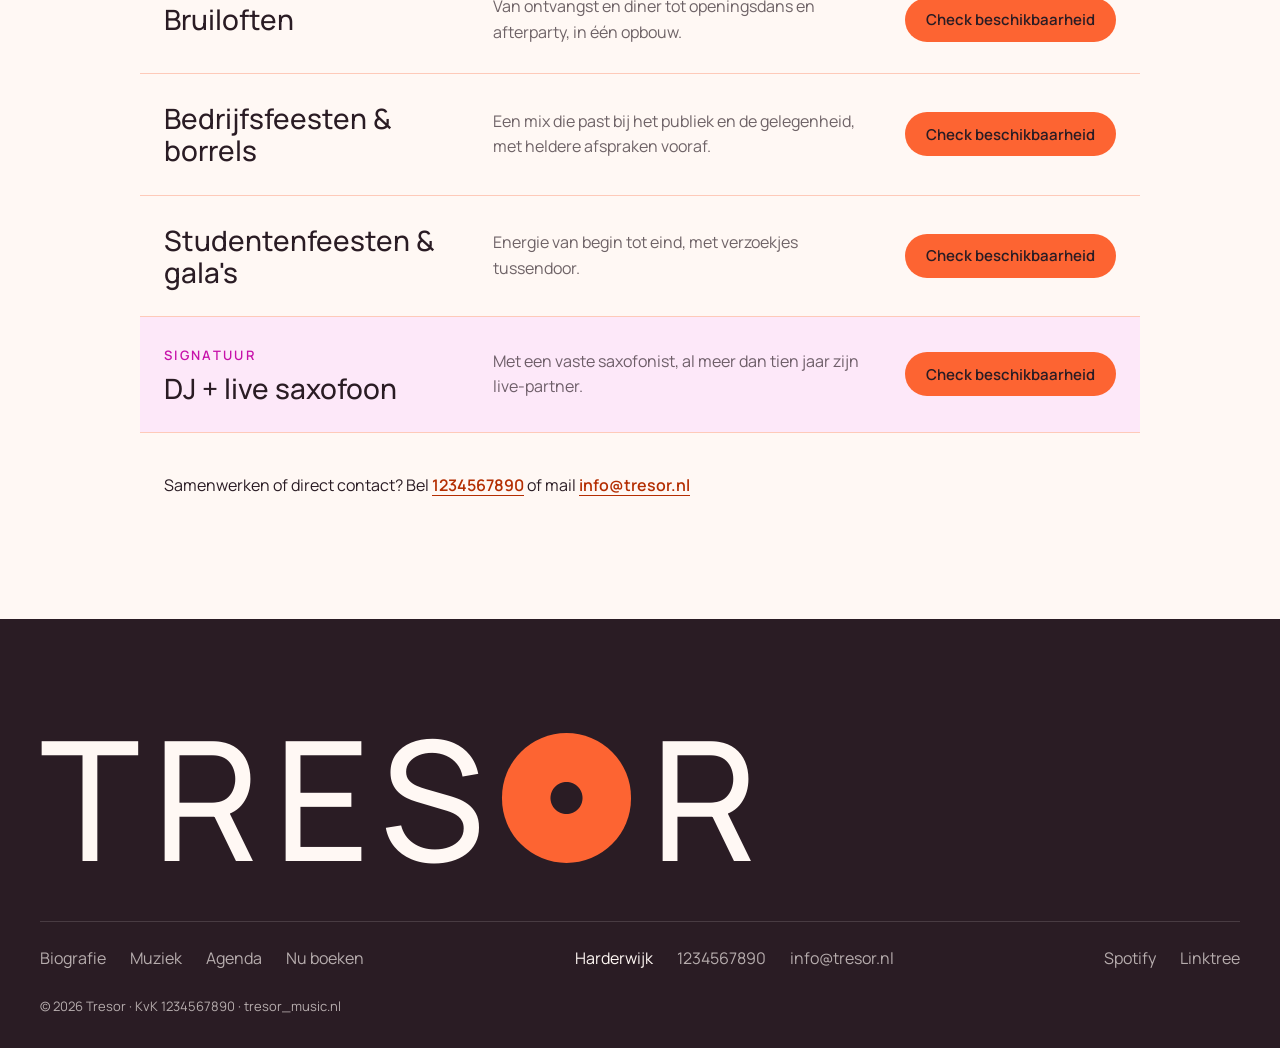
==== commit a5b662c9: "Wissel: inhoud van testtres (oude site) overgenomen Nieuwe site staat nu in testtres. Vorige inhoud " ====
--- a/index.html
+++ b/index.html
@@ -1,158 +1,255 @@
-<!doctype html>
+<!DOCTYPE html>
 <html lang="nl">
 <head>
-<meta charset="utf-8">
-<meta name="viewport" content="width=device-width, initial-scale=1">
-<title>Tresor | DJ, producer &amp; zanger</title>
-<meta name="description" content="Tresor: DJ, producer en zanger. Energieke, dansbare en vrolijke tunes, Nederlands met een vleugje Spaans. Boek hem voor je feest.">
+<meta charset="UTF-8">
+<meta name="viewport" content="width=device-width, initial-scale=1, viewport-fit=cover">
+<title>Tresor | DJ, producer &amp; zanger uit Harderwijk – Latin &amp; reggaeton</title>
+<meta name="description" content="Tresor is DJ, producer en zanger uit Harderwijk. Latin, reggaeton en house voor bruiloften, bedrijfsfeesten en studentengala's, ook met live saxofoon. Check beschikbaarheid.">
 <link rel="preconnect" href="https://fonts.googleapis.com">
 <link rel="preconnect" href="https://fonts.gstatic.com" crossorigin>
-<link rel="preload" as="image" href="images/hero-video-poster.webp">
-<link rel="stylesheet" href="https://fonts.googleapis.com/css2?family=Manrope:wght@400;500;700;800&display=swap">
-<link rel="stylesheet" href="css/style.css">
+<link href="https://fonts.googleapis.com/css2?family=Manrope:wght@200;300;400;500;600&display=swap" rel="stylesheet">
+<link rel="stylesheet" href="styles.css">
+<script src="main.js" defer></script>
 </head>
 <body>
-
-<header>
-  <div class="wrap">
-    <a href="#top" aria-label="Tresor, naar boven"><img class="logo logo-light" src="images/tresor-logo.webp" alt="Tresor"><img class="logo logo-dark" src="images/tresor-logo.webp" alt="Tresor"></a>
-    <nav aria-label="Hoofdmenu"><a href="index.html" aria-current="page">Home</a><a href="biografie.html">Biografie</a><a href="muziek.html">Muziek</a><a href="agenda.html">Agenda</a><a class="mbtn" href="boeken.html">Boek Tresor</a></nav>
-    <a class="btn" href="boeken.html">Boek Tresor</a>
-    <button class="burger" type="button" aria-label="Menu openen" aria-expanded="false"><span></span><span></span><span></span></button>
+<!-- Gegenereerde sfeer-illustraties (SVG). Vervang per plek door een echte foto: verwijder de <svg class="scene"> en zet een <img> in de .ph -->
+<svg class="sprite" aria-hidden="true" width="0" height="0" style="position:absolute"><defs>
+<linearGradient id="gBeamO" x1="0" y1="0" x2="0" y2="1"><stop offset="0" stop-color="#FD6432" stop-opacity=".42"/><stop offset="1" stop-color="#FD6432" stop-opacity="0"/></linearGradient>
+<linearGradient id="gBeamP" x1="0" y1="0" x2="0" y2="1"><stop offset="0" stop-color="#F480E1" stop-opacity=".36"/><stop offset="1" stop-color="#F480E1" stop-opacity="0"/></linearGradient>
+<linearGradient id="gBg" x1="0" y1="0" x2="0" y2="1"><stop offset="0" stop-color="#37232d"/><stop offset="1" stop-color="#2A1C24"/></linearGradient>
+<radialGradient id="gHazeO"><stop offset="0" stop-color="#FD6432" stop-opacity=".45"/><stop offset="1" stop-color="#FD6432" stop-opacity="0"/></radialGradient>
+<radialGradient id="gHazeP"><stop offset="0" stop-color="#F480E1" stop-opacity=".35"/><stop offset="1" stop-color="#F480E1" stop-opacity="0"/></radialGradient>
+<linearGradient id="gSun" x1="0" y1="0" x2="0" y2="1"><stop offset="0" stop-color="#FD6432"/><stop offset="1" stop-color="#F480E1"/></linearGradient>
+<filter id="fBlur" x="-50%" y="-50%" width="200%" height="200%"><feGaussianBlur stdDeviation="14"/></filter>
+<filter id="fBeam" x="-50%" y="-10%" width="200%" height="120%"><feGaussianBlur stdDeviation="10"/></filter>
+<filter id="fSoft" x="-50%" y="-50%" width="200%" height="200%"><feGaussianBlur stdDeviation="4"/></filter>
+</defs><symbol id="s-hero" viewBox="0 0 1600 900" preserveAspectRatio="xMidYMid slice"><rect width="1600" height="900" fill="url(#gBg)"/><ellipse cx="760" cy="360" rx="520" ry="300" fill="url(#gHazeO)"/><polygon points="502 0 538 0 760 820 240 820" fill="url(#gBeamO)" filter="url(#fBeam)"/><polygon points="1022 0 1058 0 1320 820 820 820" fill="url(#gBeamP)" filter="url(#fBeam)"/><polygon points="770 0 790 0 920 700 640 700" fill="url(#gBeamO)" filter="url(#fBeam)"/><rect x="593" y="386" width="33" height="53" fill="#140c11"/><path d="M518 640 C518 450 559 428 610 428 C661 428 702 450 702 640Z" fill="#140c11"/><circle cx="610" cy="360" r="44" fill="#140c11"/><path d="M619 317 A44 44 0 0 1 636 395" stroke="#FD6432" stroke-width="4" fill="none" stroke-linecap="round" opacity=".8"/><path d="M640 410 C680 470 670 540 700 590 C710 610 690 630 670 612" stroke="#FD6432" stroke-opacity=".75" stroke-width="12" fill="none" stroke-linecap="round"/><rect x="943" y="378" width="35" height="55" fill="#140c11"/><path d="M864 640 C864 444 907 421 960 421 C1013 421 1056 444 1056 640Z" fill="#140c11"/><circle cx="960" cy="350" r="46" fill="#140c11"/><path d="M969 305 A46 46 0 0 1 988 387" stroke="#F480E1" stroke-width="4" fill="none" stroke-linecap="round" opacity=".8"/><path d="M900 440 Q860 360 918 344" stroke="#140c11" stroke-width="22" stroke-linecap="round" fill="none"/><circle cx="918" cy="344" r="15" fill="#140c11"/><path d="M1020 440 Q1062 360 1004 344" stroke="#140c11" stroke-width="22" stroke-linecap="round" fill="none"/><circle cx="1004" cy="344" r="15" fill="#140c11"/><path d="M912 350 A48 52 0 0 1 1008 350" stroke="#140c11" stroke-width="12" fill="none"/><rect x="380" y="560" width="840" height="340" fill="#1c1217"/><rect x="380" y="560" width="840" height="4" fill="#FD6432" opacity=".6"/><rect x="-12" y="798" width="28" height="44" fill="#120a0f"/><path d="M-68 1008 C-68 851 -36 833 2 833 C40 833 71 851 71 1008Z" fill="#120a0f"/><circle cx="1.5955061499935823" cy="776.2387177157877" r="36.38632684374735" fill="#120a0f"/><rect x="17" y="791" width="28" height="44" fill="#120a0f"/><path d="M-39 1009 C-39 844 -7 826 31 826 C69 826 100 844 100 1009Z" fill="#120a0f"/><circle cx="30.85927241038999" cy="769.1212798810083" r="36.545753603065776" fill="#120a0f"/><path d="M57 829 Q36 780 40 699" stroke="#120a0f" stroke-width="14" stroke-linecap="round" fill="none"/><circle cx="40" cy="699" r="10" fill="#120a0f"/><rect x="73" y="789" width="23" height="37" fill="#120a0f"/><path d="M27 974 C27 833 53 818 85 818 C117 818 143 833 143 974Z" fill="#120a0f"/><circle cx="85.01155869227559" cy="770.3043328804764" r="30.739560848008928" fill="#120a0f"/><rect x="77" y="802" width="21" height="33" fill="#120a0f"/><path d="M35 956 C35 842 59 828 87 828 C116 828 140 842 140 956Z" fill="#120a0f"/><circle cx="87.46732915329349" cy="785.2034383384029" r="27.631626322408028" fill="#120a0f"/><path d="M255 834 Q277 784 262 686" stroke="#120a0f" stroke-width="14" stroke-linecap="round" fill="none"/><circle cx="262" cy="686" r="10" fill="#120a0f"/><rect x="215" y="793" width="24" height="37" fill="#120a0f"/><path d="M168 977 C168 838 194 823 227 823 C260 823 286 838 286 977Z" fill="#120a0f"/><circle cx="227.01093539857925" cy="774.3418427026422" r="31.233942399529152" fill="#120a0f"/><path d="M337 843 Q315 794 320 680" stroke="#120a0f" stroke-width="14" stroke-linecap="round" fill="none"/><circle cx="320" cy="680" r="10" fill="#120a0f"/><rect x="353" y="803" width="23" height="37" fill="#120a0f"/><path d="M306 975 C306 848 332 832 364 832 C397 832 423 848 423 975Z" fill="#120a0f"/><circle cx="364.30277611658204" cy="784.2570961428694" r="30.89091037967072" fill="#120a0f"/><rect x="357" y="806" width="26" height="41" fill="#120a0f"/><path d="M306 994 C306 855 335 838 370 838 C406 838 435 855 435 994Z" fill="#120a0f"/><circle cx="370.2619884307018" cy="785.5564770377292" r="34.05528250595022" fill="#120a0f"/><rect x="391" y="785" width="29" height="45" fill="#120a0f"/><path d="M334 1015 C334 840 366 821 405 821 C445 821 477 840 477 1015Z" fill="#120a0f"/><circle cx="405.3405834979325" cy="762.8044078041419" r="37.575595367708736" fill="#120a0f"/><rect x="461" y="805" width="26" height="41" fill="#120a0f"/><path d="M408 997 C408 855 438 838 474 838 C510 838 540 855 540 997Z" fill="#120a0f"/><circle cx="474.0789616057682" cy="784.1618361149237" r="34.565804242090394" fill="#120a0f"/><path d="M616 845 Q639 792 606 679" stroke="#120a0f" stroke-width="15" stroke-linecap="round" fill="none"/><circle cx="606" cy="679" r="10" fill="#120a0f"/><rect x="574" y="802" width="25" height="39" fill="#120a0f"/><path d="M524 987 C524 850 552 833 587 833 C621 833 649 850 649 987Z" fill="#120a0f"/><circle cx="586.72647313885" cy="782.5039344851541" r="32.88238822821542" fill="#120a0f"/><path d="M779 845 Q801 796 796 717" stroke="#120a0f" stroke-width="14" stroke-linecap="round" fill="none"/><circle cx="796" cy="717" r="10" fill="#120a0f"/><rect x="739" y="805" width="24" height="37" fill="#120a0f"/><path d="M692 976 C692 850 719 834 751 834 C784 834 810 850 810 976Z" fill="#120a0f"/><circle cx="751.2321523368146" cy="786.269999272837" r="30.925541928150906" fill="#120a0f"/><rect x="749" y="809" width="25" height="40" fill="#120a0f"/><path d="M698 990 C698 857 726 841 761 841 C796 841 825 857 825 990Z" fill="#120a0f"/><circle cx="761.2192622669094" cy="788.8001174171853" r="33.3743903423817" fill="#120a0f"/><rect x="827" y="787" width="23" height="36" fill="#120a0f"/><path d="M781 970 C781 830 807 815 838 815 C869 815 895 830 895 970Z" fill="#120a0f"/><circle cx="838.0171850286142" cy="768.8783926778918" r="29.97144975222809" fill="#120a0f"/><path d="M844 825 Q821 774 853 673" stroke="#120a0f" stroke-width="14" stroke-linecap="round" fill="none"/><circle cx="853" cy="673" r="10" fill="#120a0f"/><rect x="860" y="784" width="24" height="38" fill="#120a0f"/><path d="M812 982 C812 830 839 814 873 814 C906 814 933 830 933 982Z" fill="#120a0f"/><circle cx="872.5359294853611" cy="764.3862129992615" r="32.06504448377653" fill="#120a0f"/><path d="M983 832 Q1009 772 975 677" stroke="#120a0f" stroke-width="17" stroke-linecap="round" fill="none"/><circle cx="975" cy="677" r="12" fill="#120a0f"/><rect x="935" y="783" width="28" height="45" fill="#120a0f"/><path d="M878 1014 C878 838 910 819 949 819 C988 819 1020 838 1020 1014Z" fill="#120a0f"/><circle cx="949.4033160073609" cy="760.9451548652439" r="37.386745917563275" fill="#120a0f"/><rect x="957" y="803" width="28" height="44" fill="#120a0f"/><path d="M901 1008 C901 856 932 837 970 837 C1008 837 1040 856 1040 1008Z" fill="#120a0f"/><circle cx="970.428863297759" cy="780.857903950003" r="36.413348407132666" fill="#120a0f"/><rect x="992" y="801" width="28" height="44" fill="#120a0f"/><path d="M936 1011 C936 854 968 836 1006 836 C1045 836 1076 854 1076 1011Z" fill="#120a0f"/><circle cx="1006.1812987372086" cy="778.8899995263399" r="36.75991569713122" fill="#120a0f"/><rect x="1009" y="793" width="25" height="39" fill="#120a0f"/><path d="M960 983 C960 839 987 823 1021 823 C1055 823 1082 839 1082 983Z" fill="#120a0f"/><circle cx="1021.171479587709" cy="773.3923710333684" r="32.24087581511077" fill="#120a0f"/><rect x="1016" y="793" width="25" height="39" fill="#120a0f"/><path d="M966 986 C966 841 994 824 1028 824 C1062 824 1090 841 1090 986Z" fill="#120a0f"/><circle cx="1028.0717504924255" cy="773.7719773322494" r="32.71113274418469" fill="#120a0f"/><rect x="1069" y="798" width="24" height="39" fill="#120a0f"/><path d="M1020 983 C1020 845 1048 829 1081 829 C1115 829 1142 845 1142 983Z" fill="#120a0f"/><circle cx="1081.1148196061317" cy="778.9324091568086" r="32.08432179134792" fill="#120a0f"/><rect x="1185" y="800" width="22" height="35" fill="#120a0f"/><path d="M1141 963 C1141 842 1166 828 1196 828 C1226 828 1250 842 1250 963Z" fill="#120a0f"/><circle cx="1195.653044170444" cy="783.0505232450065" r="28.85162743357741" fill="#120a0f"/><path d="M1253 837 Q1275 786 1275 693" stroke="#120a0f" stroke-width="15" stroke-linecap="round" fill="none"/><circle cx="1275" cy="693" r="10" fill="#120a0f"/><rect x="1211" y="795" width="25" height="39" fill="#120a0f"/><path d="M1162 984 C1162 842 1190 826 1223 826 C1257 826 1285 842 1285 984Z" fill="#120a0f"/><circle cx="1223.4976039103803" cy="775.8489462543987" r="32.25352751937447" fill="#120a0f"/><path d="M1379 834 Q1401 785 1383 684" stroke="#120a0f" stroke-width="14" stroke-linecap="round" fill="none"/><circle cx="1383" cy="684" r="10" fill="#120a0f"/><rect x="1340" y="794" width="23" height="37" fill="#120a0f"/><path d="M1294 973 C1294 838 1320 823 1352 823 C1384 823 1410 838 1410 973Z" fill="#120a0f"/><circle cx="1351.7967800899976" cy="775.6148650189025" r="30.518198753815703" fill="#120a0f"/><rect x="1342" y="791" width="23" height="36" fill="#120a0f"/><path d="M1296 971 C1296 835 1322 820 1353 820 C1385 820 1411 835 1411 971Z" fill="#120a0f"/><circle cx="1353.4492946381943" cy="772.9025927068064" r="30.23092379649257" fill="#120a0f"/><rect x="1394" y="804" width="20" height="32" fill="#120a0f"/><path d="M1354 948 C1354 843 1376 829 1404 829 C1431 829 1454 843 1454 948Z" fill="#120a0f"/><circle cx="1403.5943037150066" cy="788.7271025507105" r="26.26618962788972" fill="#120a0f"/><rect x="1599" y="805" width="29" height="45" fill="#120a0f"/><path d="M1541 1015 C1541 859 1574 841 1613 841 C1652 841 1684 859 1684 1015Z" fill="#120a0f"/><circle cx="1612.857530237159" cy="782.4543446912228" r="37.559666964635085" fill="#120a0f"/></symbol><symbol id="s-portrait" viewBox="0 0 600 800" preserveAspectRatio="xMidYMid slice"><rect width="600" height="800" fill="url(#gBg)"/><ellipse cx="420" cy="280" rx="300" ry="320" fill="url(#gHazeO)"/><ellipse cx="120" cy="560" rx="220" ry="260" fill="url(#gHazeP)"/><polygon points="462 0 478 0 600 700 330 700" fill="url(#gBeamO)" filter="url(#fBeam)"/><rect x="264" y="358" width="73" height="115" fill="#140c11"/><path d="M90 820 C90 497 184 449 300 449 C416 449 510 497 510 820Z" fill="#140c11"/><circle cx="300" cy="300" r="96" fill="#140c11"/><path d="M319 206 A96 96 0 0 1 358 377" stroke="#FD6432" stroke-width="8" fill="none" stroke-linecap="round" opacity=".8"/><path d="M222 420 Q300 500 378 420" stroke="#241820" stroke-width="18" fill="none" stroke-linecap="round"/><circle cx="222" cy="418" r="24" fill="#241820"/><circle cx="378" cy="418" r="24" fill="#241820"/></symbol><symbol id="s-artwork" viewBox="0 0 600 600" preserveAspectRatio="xMidYMid slice"><rect width="600" height="600" fill="#33242D"/><circle cx="300" cy="330" r="190" fill="url(#gSun)"/><rect x="0" y="360" width="600" height="8" fill="#33242D"/><rect x="0" y="392" width="600" height="12" fill="#33242D"/><rect x="0" y="426" width="600" height="16" fill="#33242D"/><rect x="0" y="462" width="600" height="20" fill="#33242D"/><rect x="0" y="500" width="600" height="26" fill="#33242D"/><rect x="0" y="520" width="600" height="80" fill="#33242D"/><circle cx="300" cy="330" r="20" fill="#33242D"/></symbol><symbol id="s-crowd" viewBox="0 0 800 500" preserveAspectRatio="xMidYMid slice"><rect width="800" height="500" fill="url(#gBg)"/><ellipse cx="400" cy="120" rx="420" ry="220" fill="url(#gHazeO)"/><polygon points="192 0 208 0 420 460 40 460" fill="url(#gBeamO)" filter="url(#fBeam)"/><polygon points="592 0 608 0 780 460 380 460" fill="url(#gBeamP)" filter="url(#fBeam)"/><polygon points="394 0 406 0 500 420 300 420" fill="url(#gBeamO)" filter="url(#fBeam)"/><path d="M-16 431 Q-37 382 -23 285" stroke="#1a1016" stroke-width="14" stroke-linecap="round" fill="none"/><circle cx="-23" cy="285" r="10" fill="#1a1016"/><rect x="-0" y="391" width="23" height="37" fill="#1a1016"/><path d="M-47 564 C-47 436 -20 420 11 420 C43 420 70 436 70 564Z" fill="#1a1016"/><circle cx="11.496353091267299" cy="372.91391305845576" r="30.584684590486795" fill="#1a1016"/><rect x="8" y="395" width="22" height="35" fill="#1a1016"/><path d="M-36 553 C-36 437 -11 422 19 422 C49 422 74 437 74 553Z" fill="#1a1016"/><circle cx="19.129451718915277" cy="377.62394527221625" r="28.820026947612046" fill="#1a1016"/><rect x="20" y="392" width="18" height="29" fill="#1a1016"/><path d="M-17 523 C-17 427 4 415 29 415 C54 415 74 427 74 523Z" fill="#1a1016"/><circle cx="28.71909681075372" cy="378.13878680367196" r="23.878710267871433" fill="#1a1016"/><path d="M64 419 Q83 375 76 290" stroke="#1a1016" stroke-width="12" stroke-linecap="round" fill="none"/><circle cx="76" cy="290" r="9" fill="#1a1016"/><rect x="28" y="383" width="21" height="33" fill="#1a1016"/><path d="M-14 546 C-14 423 10 409 39 409 C68 409 91 423 91 546Z" fill="#1a1016"/><circle cx="38.67855580267991" cy="366.31063605988504" r="27.643682931333867" fill="#1a1016"/><path d="M13 430 Q-9 380 1 293" stroke="#1a1016" stroke-width="14" stroke-linecap="round" fill="none"/><circle cx="1" cy="293" r="10" fill="#1a1016"/><rect x="29" y="390" width="24" height="37" fill="#1a1016"/><path d="M-18 567 C-18 435 8 419 41 419 C73 419 100 435 100 567Z" fill="#1a1016"/><circle cx="40.84648080073592" cy="370.96494964679283" r="31.234413836388615" fill="#1a1016"/><rect x="46" y="385" width="21" height="33" fill="#1a1016"/><path d="M3 546 C3 425 27 411 56 411 C85 411 109 425 109 546Z" fill="#1a1016"/><circle cx="56.198931208846645" cy="368.3430589382444" r="27.74423710258671" fill="#1a1016"/><rect x="73" y="391" width="22" height="35" fill="#1a1016"/><path d="M28 556 C28 433 53 419 84 419 C115 419 140 433 140 556Z" fill="#1a1016"/><circle cx="83.9936473657023" cy="373.25201656792626" r="29.294452894392176" fill="#1a1016"/><rect x="98" y="386" width="18" height="28" fill="#1a1016"/><path d="M63 519 C63 420 82 408 107 408 C131 408 151 420 151 519Z" fill="#1a1016"/><circle cx="106.71330609658162" cy="372.24611036569814" r="23.18065778254962" fill="#1a1016"/><path d="M146 415 Q130 378 136 303" stroke="#1a1016" stroke-width="11" stroke-linecap="round" fill="none"/><circle cx="136" cy="303" r="7" fill="#1a1016"/><rect x="159" y="385" width="18" height="28" fill="#1a1016"/><path d="M123 521 C123 419 143 407 168 407 C192 407 212 419 212 521Z" fill="#1a1016"/><circle cx="167.5207302698922" cy="370.79973079729" r="23.51984534660505" fill="#1a1016"/><rect x="240" y="391" width="23" height="37" fill="#1a1016"/><path d="M194 565 C194 435 220 420 252 420 C284 420 310 435 310 565Z" fill="#1a1016"/><circle cx="252.01952245985638" cy="372.28061188574844" r="30.754778118308884" fill="#1a1016"/><path d="M262 420 Q242 375 244 290" stroke="#1a1016" stroke-width="13" stroke-linecap="round" fill="none"/><circle cx="244" cy="290" r="9" fill="#1a1016"/><rect x="277" y="384" width="21" height="34" fill="#1a1016"/><path d="M234 548 C234 424 258 410 287 410 C316 410 340 424 340 548Z" fill="#1a1016"/><circle cx="287.17869020657184" cy="367.03646647420277" r="27.943698771050183" fill="#1a1016"/><rect x="302" y="396" width="22" height="34" fill="#1a1016"/><path d="M259 552 C259 437 283 423 313 423 C343 423 368 437 368 552Z" fill="#1a1016"/><circle cx="313.2115987066553" cy="378.6098682011403" r="28.641522054746744" fill="#1a1016"/><rect x="326" y="374" width="22" height="34" fill="#1a1016"/><path d="M283 551 C283 416 307 402 337 402 C366 402 391 416 391 551Z" fill="#1a1016"/><circle cx="336.59611887971175" cy="357.3802231634423" r="28.471288545276686" fill="#1a1016"/><rect x="335" y="387" width="19" height="30" fill="#1a1016"/><path d="M297 529 C297 423 318 411 344 411 C370 411 391 423 391 529Z" fill="#1a1016"/><circle cx="344.26237427640416" cy="372.33171444621394" r="24.845955320941492" fill="#1a1016"/><path d="M386 414 Q371 378 383 317" stroke="#1a1016" stroke-width="10" stroke-linecap="round" fill="none"/><circle cx="383" cy="317" r="7" fill="#1a1016"/><rect x="398" y="385" width="17" height="27" fill="#1a1016"/><path d="M364 513 C364 417 383 406 406 406 C429 406 448 417 448 513Z" fill="#1a1016"/><circle cx="406.24601587911303" cy="371.79082538089705" r="22.225629280555886" fill="#1a1016"/><path d="M453 413 Q470 373 445 297" stroke="#1a1016" stroke-width="11" stroke-linecap="round" fill="none"/><circle cx="445" cy="297" r="8" fill="#1a1016"/><rect x="421" y="380" width="19" height="30" fill="#1a1016"/><path d="M383 529 C383 416 404 404 430 404 C456 404 477 416 477 529Z" fill="#1a1016"/><circle cx="430.1408836176189" cy="365.30697084990646" r="24.874319264988618" fill="#1a1016"/><rect x="454" y="377" width="21" height="33" fill="#1a1016"/><path d="M413 545 C413 417 436 403 465 403 C493 403 517 417 517 545Z" fill="#1a1016"/><circle cx="464.7664768386989" cy="360.56951401991466" r="27.494399091440375" fill="#1a1016"/><path d="M535 431 Q556 382 545 292" stroke="#1a1016" stroke-width="14" stroke-linecap="round" fill="none"/><circle cx="545" cy="292" r="10" fill="#1a1016"/><rect x="495" y="392" width="23" height="37" fill="#1a1016"/><path d="M449 564 C449 436 475 421 507 421 C539 421 565 436 565 564Z" fill="#1a1016"/><circle cx="507.04390682069504" cy="373.17537745833994" r="30.63984469698515" fill="#1a1016"/><path d="M505 425 Q488 386 514 301" stroke="#1a1016" stroke-width="11" stroke-linecap="round" fill="none"/><circle cx="514" cy="301" r="8" fill="#1a1016"/><rect x="518" y="393" width="18" height="29" fill="#1a1016"/><path d="M481 526 C481 428 501 416 527 416 C552 416 573 428 573 526Z" fill="#1a1016"/><circle cx="526.7849573534771" cy="378.38627862641624" r="24.307515081086823" fill="#1a1016"/><path d="M696 420 Q713 382 702 313" stroke="#1a1016" stroke-width="11" stroke-linecap="round" fill="none"/><circle cx="702" cy="313" r="8" fill="#1a1016"/><rect x="666" y="389" width="18" height="29" fill="#1a1016"/><path d="M629 523 C629 423 650 412 675 412 C699 412 720 423 720 523Z" fill="#1a1016"/><circle cx="674.555784724512" cy="374.6267548216682" r="23.823428739811973" fill="#1a1016"/><rect x="767" y="378" width="18" height="28" fill="#1a1016"/><path d="M732 520 C732 412 752 400 776 400 C800 400 820 412 820 520Z" fill="#1a1016"/><circle cx="776.0755116638848" cy="364.0154652768267" r="23.25491512495977" fill="#1a1016"/><path d="M826 417 Q846 372 827 287" stroke="#1a1016" stroke-width="13" stroke-linecap="round" fill="none"/><circle cx="827" cy="287" r="9" fill="#1a1016"/><rect x="789" y="380" width="22" height="34" fill="#1a1016"/><path d="M746 551 C746 422 770 407 800 407 C830 407 854 422 854 551Z" fill="#1a1016"/><circle cx="800.0542886980528" cy="363.10351483811" r="28.54966463716329" fill="#1a1016"/><path d="M-19 503 Q-45 443 -38 345" stroke="#120a0f" stroke-width="17" stroke-linecap="round" fill="none"/><circle cx="-38" cy="345" r="12" fill="#120a0f"/><rect x="1" y="454" width="29" height="45" fill="#120a0f"/><path d="M-57 677 C-57 509 -24 490 15 490 C55 490 87 509 87 677Z" fill="#120a0f"/><circle cx="15.179482550670642" cy="431.3622039861755" r="37.84707040240609" fill="#120a0f"/><rect x="45" y="447" width="23" height="37" fill="#120a0f"/><path d="M-2 633 C-2 491 24 476 56 476 C88 476 114 491 114 633Z" fill="#120a0f"/><circle cx="56.1632514931451" cy="428.58939486526225" r="30.427833365518595" fill="#120a0f"/><rect x="44" y="463" width="30" height="47" fill="#120a0f"/><path d="M-16 686 C-16 520 18 501 59 501 C100 501 134 520 134 686Z" fill="#120a0f"/><circle cx="59.06370323254352" cy="439.7316001729186" r="39.33730087851892" fill="#120a0f"/><path d="M106 505 Q83 454 95 355" stroke="#120a0f" stroke-width="15" stroke-linecap="round" fill="none"/><circle cx="95" cy="355" r="10" fill="#120a0f"/><rect x="123" y="463" width="25" height="39" fill="#120a0f"/><path d="M74 644 C74 510 101 494 135 494 C169 494 197 510 197 644Z" fill="#120a0f"/><circle cx="135.11468883809636" cy="443.95439921399424" r="32.3438565301112" fill="#120a0f"/><rect x="222" y="443" width="25" height="40" fill="#120a0f"/><path d="M172 650 C172 492 200 475 235 475 C270 475 298 492 298 650Z" fill="#120a0f"/><circle cx="234.8570606046014" cy="423.3921461496367" r="33.33795479596663" fill="#120a0f"/><path d="M324 503 Q296 439 317 338" stroke="#120a0f" stroke-width="18" stroke-linecap="round" fill="none"/><circle cx="317" cy="338" r="13" fill="#120a0f"/><rect x="345" y="451" width="30" height="48" fill="#120a0f"/><path d="M284 690 C284 509 318 489 360 489 C402 489 436 509 436 690Z" fill="#120a0f"/><circle cx="359.99882494824766" cy="427.3033276434422" r="40.08258659391434" fill="#120a0f"/><path d="M404 517 Q430 458 405 324" stroke="#120a0f" stroke-width="17" stroke-linecap="round" fill="none"/><circle cx="405" cy="324" r="12" fill="#120a0f"/><rect x="357" y="469" width="28" height="44" fill="#120a0f"/><path d="M301 671 C301 522 333 504 371 504 C410 504 441 522 441 671Z" fill="#120a0f"/><circle cx="371.1460588838096" cy="446.82628323645076" r="36.75770712789487" fill="#120a0f"/><path d="M370 526 Q342 462 366 314" stroke="#120a0f" stroke-width="18" stroke-linecap="round" fill="none"/><circle cx="366" cy="314" r="13" fill="#120a0f"/><rect x="391" y="474" width="31" height="48" fill="#120a0f"/><path d="M330 691 C330 532 365 512 407 512 C449 512 483 532 483 691Z" fill="#120a0f"/><circle cx="406.5866693723077" cy="449.9824888979333" r="40.16771727963365" fill="#120a0f"/><rect x="397" y="469" width="26" height="42" fill="#120a0f"/><path d="M344 659 C344 519 374 502 410 502 C446 502 476 519 476 659Z" fill="#120a0f"/><circle cx="410.0032567951166" cy="447.96841844458874" r="34.76909265695137" fill="#120a0f"/><path d="M486 516 Q513 453 471 336" stroke="#120a0f" stroke-width="18" stroke-linecap="round" fill="none"/><circle cx="471" cy="336" r="12" fill="#120a0f"/><rect x="435" y="465" width="30" height="47" fill="#120a0f"/><path d="M375 686 C375 522 409 502 450 502 C491 502 525 522 525 686Z" fill="#120a0f"/><circle cx="450.2088043076166" cy="441.509162967417" r="39.342130304119806" fill="#120a0f"/><rect x="458" y="470" width="31" height="49" fill="#120a0f"/><path d="M395 696 C395 530 430 509 473 509 C516 509 551 530 551 696Z" fill="#120a0f"/><circle cx="473.40325623391345" cy="445.5772491419517" r="41.07417244774029" fill="#120a0f"/><path d="M482 496 Q461 448 479 366" stroke="#120a0f" stroke-width="14" stroke-linecap="round" fill="none"/><circle cx="479" cy="366" r="9" fill="#120a0f"/><rect x="498" y="457" width="23" height="36" fill="#120a0f"/><path d="M452 631 C452 501 478 485 509 485 C541 485 566 501 566 631Z" fill="#120a0f"/><circle cx="509.10148498211356" cy="438.79254683892793" r="30.1314601653719" fill="#120a0f"/><rect x="548" y="469" width="29" height="47" fill="#120a0f"/><path d="M489 683 C489 525 522 506 562 506 C603 506 636 525 636 683Z" fill="#120a0f"/><circle cx="562.4883253346409" cy="445.9365911009979" r="38.78273058857221" fill="#120a0f"/><path d="M674 499 Q696 449 692 334" stroke="#120a0f" stroke-width="14" stroke-linecap="round" fill="none"/><circle cx="692" cy="334" r="10" fill="#120a0f"/><rect x="634" y="458" width="24" height="38" fill="#120a0f"/><path d="M586 638 C586 504 613 488 646 488 C679 488 706 504 706 638Z" fill="#120a0f"/><circle cx="646.1005729167603" cy="439.43125983965245" r="31.398095851676466" fill="#120a0f"/><path d="M627 491 Q601 432 625 301" stroke="#120a0f" stroke-width="17" stroke-linecap="round" fill="none"/><circle cx="625" cy="301" r="12" fill="#120a0f"/><rect x="646" y="443" width="28" height="45" fill="#120a0f"/><path d="M590 673 C590 496 621 478 660 478 C699 478 731 496 731 673Z" fill="#120a0f"/><circle cx="660.1014088684291" cy="420.37192921896343" r="37.11288752890931" fill="#120a0f"/><rect x="742" y="470" width="29" height="45" fill="#120a0f"/><path d="M685 676 C685 524 717 505 756 505 C796 505 828 524 828 676Z" fill="#120a0f"/><circle cx="756.3368905799326" cy="446.9738014239823" r="37.70202787908553" fill="#120a0f"/><rect x="778" y="463" width="25" height="39" fill="#120a0f"/><path d="M729 645 C729 510 756 494 790 494 C824 494 852 510 852 645Z" fill="#120a0f"/><circle cx="790.396536145476" cy="443.2726092372438" r="32.55892042293027" fill="#120a0f"/><path d="M774 506 Q751 452 780 341" stroke="#120a0f" stroke-width="15" stroke-linecap="round" fill="none"/><circle cx="780" cy="341" r="11" fill="#120a0f"/><rect x="792" y="462" width="26" height="41" fill="#120a0f"/><path d="M741 654 C741 512 770 495 805 495 C841 495 870 512 870 654Z" fill="#120a0f"/><circle cx="805.0424734709737" cy="441.95242036916704" r="33.94746510657276" fill="#120a0f"/></symbol><symbol id="s-confetti" viewBox="0 0 800 500" preserveAspectRatio="xMidYMid slice"><rect x="498" y="245" width="7" height="12" rx="1" fill="#FD6432" opacity="0.85" transform="rotate(151 498 245)"/><rect x="199" y="17" width="7" height="12" rx="1" fill="#F480E1" opacity="0.71" transform="rotate(20 199 17)"/><rect x="197" y="179" width="7" height="12" rx="1" fill="#F480E1" opacity="0.60" transform="rotate(2 197 179)"/><rect x="224" y="302" width="7" height="12" rx="1" fill="#FD6432" opacity="0.86" transform="rotate(29 224 302)"/><rect x="111" y="204" width="7" height="12" rx="1" fill="#F480E1" opacity="0.94" transform="rotate(24 111 204)"/><rect x="4" y="255" width="7" height="12" rx="1" fill="#F480E1" opacity="0.63" transform="rotate(157 4 255)"/><rect x="769" y="178" width="7" height="12" rx="1" fill="#F480E1" opacity="0.94" transform="rotate(33 769 178)"/><rect x="158" y="318" width="7" height="12" rx="1" fill="#FD6432" opacity="0.66" transform="rotate(54 158 318)"/><rect x="133" y="48" width="7" height="12" rx="1" fill="#FD6432" opacity="0.87" transform="rotate(60 133 48)"/><rect x="469" y="197" width="7" height="12" rx="1" fill="#FFF8F4" opacity="0.66" transform="rotate(12 469 197)"/><rect x="245" y="230" width="7" height="12" rx="1" fill="#F480E1" opacity="0.82" transform="rotate(87 245 230)"/><rect x="46" y="322" width="7" height="12" rx="1" fill="#FD6432" opacity="0.66" transform="rotate(171 46 322)"/><rect x="323" y="181" width="7" height="12" rx="1" fill="#FD6432" opacity="0.76" transform="rotate(66 323 181)"/><rect x="7" y="15" width="7" height="12" rx="1" fill="#F480E1" opacity="0.93" transform="rotate(112 7 15)"/><rect x="95" y="81" width="7" height="12" rx="1" fill="#FD6432" opacity="0.66" transform="rotate(62 95 81)"/><rect x="420" y="256" width="7" height="12" rx="1" fill="#FD6432" opacity="0.85" transform="rotate(106 420 256)"/><rect x="294" y="98" width="7" height="12" rx="1" fill="#FD6432" opacity="0.54" transform="rotate(170 294 98)"/><rect x="273" y="202" width="7" height="12" rx="1" fill="#F480E1" opacity="0.92" transform="rotate(61 273 202)"/><rect x="436" y="103" width="7" height="12" rx="1" fill="#FFF8F4" opacity="0.86" transform="rotate(55 436 103)"/><rect x="501" y="238" width="7" height="12" rx="1" fill="#FFF8F4" opacity="0.57" transform="rotate(179 501 238)"/><rect x="39" y="326" width="7" height="12" rx="1" fill="#FD6432" opacity="0.83" transform="rotate(6 39 326)"/><rect x="275" y="83" width="7" height="12" rx="1" fill="#FD6432" opacity="0.94" transform="rotate(26 275 83)"/><rect x="511" y="265" width="7" height="12" rx="1" fill="#FFF8F4" opacity="0.56" transform="rotate(151 511 265)"/><rect x="585" y="313" width="7" height="12" rx="1" fill="#FD6432" opacity="0.70" transform="rotate(19 585 313)"/><rect x="119" y="279" width="7" height="12" rx="1" fill="#FFF8F4" opacity="0.91" transform="rotate(25 119 279)"/><rect x="496" y="56" width="7" height="12" rx="1" fill="#FD6432" opacity="0.81" transform="rotate(173 496 56)"/><rect x="254" y="90" width="7" height="12" rx="1" fill="#FD6432" opacity="0.57" transform="rotate(73 254 90)"/><rect x="302" y="326" width="7" height="12" rx="1" fill="#F480E1" opacity="0.72" transform="rotate(113 302 326)"/><rect x="271" y="29" width="7" height="12" rx="1" fill="#FFF8F4" opacity="0.75" transform="rotate(93 271 29)"/><rect x="402" y="21" width="7" height="12" rx="1" fill="#FFF8F4" opacity="0.80" transform="rotate(125 402 21)"/><rect x="608" y="120" width="7" height="12" rx="1" fill="#FFF8F4" opacity="0.62" transform="rotate(150 608 120)"/><rect x="785" y="236" width="7" height="12" rx="1" fill="#FFF8F4" opacity="0.76" transform="rotate(117 785 236)"/><rect x="9" y="181" width="7" height="12" rx="1" fill="#FFF8F4" opacity="0.62" transform="rotate(59 9 181)"/><rect x="231" y="165" width="7" height="12" rx="1" fill="#FFF8F4" opacity="0.79" transform="rotate(63 231 165)"/><rect x="590" y="273" width="7" height="12" rx="1" fill="#FFF8F4" opacity="0.58" transform="rotate(166 590 273)"/><rect x="694" y="148" width="7" height="12" rx="1" fill="#FFF8F4" opacity="0.73" transform="rotate(172 694 148)"/><rect x="423" y="55" width="7" height="12" rx="1" fill="#FFF8F4" opacity="0.71" transform="rotate(169 423 55)"/><rect x="553" y="237" width="7" height="12" rx="1" fill="#FD6432" opacity="0.85" transform="rotate(31 553 237)"/><rect x="465" y="220" width="7" height="12" rx="1" fill="#FD6432" opacity="0.75" transform="rotate(54 465 220)"/><rect x="694" y="89" width="7" height="12" rx="1" fill="#FD6432" opacity="0.76" transform="rotate(35 694 89)"/><rect x="499" y="60" width="7" height="12" rx="1" fill="#F480E1" opacity="0.52" transform="rotate(114 499 60)"/><rect x="377" y="75" width="7" height="12" rx="1" fill="#FD6432" opacity="0.55" transform="rotate(161 377 75)"/><rect x="774" y="159" width="7" height="12" rx="1" fill="#FD6432" opacity="0.66" transform="rotate(75 774 159)"/><rect x="530" y="24" width="7" height="12" rx="1" fill="#F480E1" opacity="0.91" transform="rotate(43 530 24)"/><rect x="1" y="134" width="7" height="12" rx="1" fill="#FFF8F4" opacity="0.89" transform="rotate(154 1 134)"/><rect x="551" y="181" width="7" height="12" rx="1" fill="#FD6432" opacity="0.64" transform="rotate(99 551 181)"/><rect x="236" y="169" width="7" height="12" rx="1" fill="#FFF8F4" opacity="0.87" transform="rotate(172 236 169)"/><rect x="335" y="268" width="7" height="12" rx="1" fill="#FFF8F4" opacity="0.57" transform="rotate(84 335 268)"/><rect x="306" y="157" width="7" height="12" rx="1" fill="#F480E1" opacity="0.77" transform="rotate(174 306 157)"/><rect x="281" y="295" width="7" height="12" rx="1" fill="#FD6432" opacity="0.65" transform="rotate(69 281 295)"/><rect x="733" y="178" width="7" height="12" rx="1" fill="#FFF8F4" opacity="0.90" transform="rotate(113 733 178)"/><rect x="301" y="142" width="7" height="12" rx="1" fill="#F480E1" opacity="0.72" transform="rotate(89 301 142)"/><rect x="567" y="127" width="7" height="12" rx="1" fill="#F480E1" opacity="0.62" transform="rotate(107 567 127)"/><rect x="785" y="164" width="7" height="12" rx="1" fill="#FD6432" opacity="0.93" transform="rotate(4 785 164)"/><rect x="246" y="307" width="7" height="12" rx="1" fill="#F480E1" opacity="0.55" transform="rotate(86 246 307)"/><rect x="497" y="146" width="7" height="12" rx="1" fill="#FFF8F4" opacity="0.56" transform="rotate(7 497 146)"/><rect x="314" y="158" width="7" height="12" rx="1" fill="#FFF8F4" opacity="0.71" transform="rotate(44 314 158)"/><rect x="29" y="162" width="7" height="12" rx="1" fill="#F480E1" opacity="0.63" transform="rotate(130 29 162)"/><rect x="394" y="328" width="7" height="12" rx="1" fill="#FD6432" opacity="0.56" transform="rotate(3 394 328)"/><rect x="226" y="234" width="7" height="12" rx="1" fill="#FFF8F4" opacity="0.51" transform="rotate(132 226 234)"/><rect x="280" y="225" width="7" height="12" rx="1" fill="#F480E1" opacity="0.61" transform="rotate(7 280 225)"/><rect x="364" y="302" width="7" height="12" rx="1" fill="#F480E1" opacity="0.85" transform="rotate(3 364 302)"/><rect x="342" y="190" width="7" height="12" rx="1" fill="#FD6432" opacity="0.88" transform="rotate(155 342 190)"/><rect x="381" y="225" width="7" height="12" rx="1" fill="#F480E1" opacity="0.71" transform="rotate(162 381 225)"/><rect x="607" y="100" width="7" height="12" rx="1" fill="#FD6432" opacity="0.69" transform="rotate(125 607 100)"/><rect x="229" y="258" width="7" height="12" rx="1" fill="#FFF8F4" opacity="0.72" transform="rotate(26 229 258)"/><rect x="439" y="164" width="7" height="12" rx="1" fill="#FFF8F4" opacity="0.69" transform="rotate(97 439 164)"/><rect x="433" y="16" width="7" height="12" rx="1" fill="#F480E1" opacity="0.54" transform="rotate(48 433 16)"/><rect x="50" y="311" width="7" height="12" rx="1" fill="#FFF8F4" opacity="0.94" transform="rotate(130 50 311)"/><rect x="799" y="231" width="7" height="12" rx="1" fill="#FD6432" opacity="0.56" transform="rotate(22 799 231)"/><rect x="492" y="272" width="7" height="12" rx="1" fill="#FD6432" opacity="0.56" transform="rotate(128 492 272)"/><rect x="234" y="303" width="7" height="12" rx="1" fill="#F480E1" opacity="0.58" transform="rotate(33 234 303)"/><rect x="642" y="22" width="7" height="12" rx="1" fill="#F480E1" opacity="0.55" transform="rotate(8 642 22)"/><rect x="303" y="24" width="7" height="12" rx="1" fill="#FD6432" opacity="0.55" transform="rotate(103 303 24)"/><rect x="319" y="206" width="7" height="12" rx="1" fill="#FD6432" opacity="0.64" transform="rotate(78 319 206)"/><rect x="480" y="162" width="7" height="12" rx="1" fill="#FFF8F4" opacity="0.56" transform="rotate(165 480 162)"/><rect x="236" y="188" width="7" height="12" rx="1" fill="#FFF8F4" opacity="0.75" transform="rotate(164 236 188)"/><rect x="497" y="87" width="7" height="12" rx="1" fill="#F480E1" opacity="0.84" transform="rotate(46 497 87)"/><rect x="414" y="44" width="7" height="12" rx="1" fill="#F480E1" opacity="0.70" transform="rotate(155 414 44)"/><rect x="311" y="43" width="7" height="12" rx="1" fill="#FD6432" opacity="0.54" transform="rotate(118 311 43)"/><rect x="534" y="30" width="7" height="12" rx="1" fill="#FD6432" opacity="0.70" transform="rotate(91 534 30)"/><rect x="312" y="153" width="7" height="12" rx="1" fill="#FFF8F4" opacity="0.74" transform="rotate(19 312 153)"/><rect x="434" y="127" width="7" height="12" rx="1" fill="#F480E1" opacity="0.69" transform="rotate(170 434 127)"/><rect x="636" y="247" width="7" height="12" rx="1" fill="#FD6432" opacity="0.80" transform="rotate(175 636 247)"/><rect x="656" y="46" width="7" height="12" rx="1" fill="#FD6432" opacity="0.61" transform="rotate(64 656 46)"/><rect x="267" y="203" width="7" height="12" rx="1" fill="#FFF8F4" opacity="0.67" transform="rotate(143 267 203)"/><rect x="578" y="118" width="7" height="12" rx="1" fill="#FFF8F4" opacity="0.70" transform="rotate(145 578 118)"/><rect x="681" y="171" width="7" height="12" rx="1" fill="#F480E1" opacity="0.68" transform="rotate(133 681 171)"/><rect x="78" y="11" width="7" height="12" rx="1" fill="#F480E1" opacity="0.72" transform="rotate(35 78 11)"/><rect x="750" y="218" width="7" height="12" rx="1" fill="#FFF8F4" opacity="0.71" transform="rotate(0 750 218)"/></symbol><symbol id="s-duo" viewBox="0 0 800 400" preserveAspectRatio="xMidYMid slice"><rect width="800" height="400" fill="url(#gBg)"/><ellipse cx="400" cy="140" rx="360" ry="180" fill="url(#gHazeP)"/><polygon points="294 0 306 0 440 380 160 380" fill="url(#gBeamO)" filter="url(#fBeam)"/><polygon points="514 0 526 0 660 380 400 380" fill="url(#gBeamP)" filter="url(#fBeam)"/><rect x="289" y="193" width="23" height="36" fill="#140c11"/><path d="M236 320 C236 236 265 222 300 222 C335 222 364 236 364 320Z" fill="#140c11"/><circle cx="300" cy="175" r="30" fill="#140c11"/><path d="M306 146 A30 30 0 0 1 318 199" stroke="#FD6432" stroke-width="2" fill="none" stroke-linecap="round" opacity=".8"/><path d="M318 211 C346 250 338 280 356 296" stroke="#FD6432" stroke-opacity=".75" stroke-width="8" fill="none" stroke-linecap="round"/><rect x="498" y="190" width="24" height="37" fill="#140c11"/><path d="M444 320 C444 235 474 219 510 219 C546 219 576 235 576 320Z" fill="#140c11"/><circle cx="510" cy="171" r="31" fill="#140c11"/><path d="M516 141 A31 31 0 0 1 529 196" stroke="#F480E1" stroke-width="2" fill="none" stroke-linecap="round" opacity=".8"/><path d="M478 173 A33 36 0 0 1 542 173" stroke="#140c11" stroke-width="8" fill="none"/><rect x="0" y="270" width="800" height="130" fill="#1c1217"/><rect x="0" y="270" width="800" height="3" fill="#FD6432" opacity=".6"/></symbol><symbol id="s-deck" viewBox="0 0 400 400" preserveAspectRatio="xMidYMid slice"><rect width="400" height="400" fill="#1c1217"/><ellipse cx="80" cy="60" rx="260" ry="200" fill="url(#gHazeO)"/><circle cx="190" cy="210" r="150" fill="#0f090c"/><circle cx="190" cy="210" r="60" fill="none" stroke="#FFF8F4" stroke-opacity=".07"/><circle cx="190" cy="210" r="69" fill="none" stroke="#FFF8F4" stroke-opacity=".07"/><circle cx="190" cy="210" r="78" fill="none" stroke="#FFF8F4" stroke-opacity=".07"/><circle cx="190" cy="210" r="87" fill="none" stroke="#FFF8F4" stroke-opacity=".07"/><circle cx="190" cy="210" r="96" fill="none" stroke="#FFF8F4" stroke-opacity=".07"/><circle cx="190" cy="210" r="105" fill="none" stroke="#FFF8F4" stroke-opacity=".07"/><circle cx="190" cy="210" r="114" fill="none" stroke="#FFF8F4" stroke-opacity=".07"/><circle cx="190" cy="210" r="123" fill="none" stroke="#FFF8F4" stroke-opacity=".07"/><circle cx="190" cy="210" r="132" fill="none" stroke="#FFF8F4" stroke-opacity=".07"/><circle cx="190" cy="210" r="141" fill="none" stroke="#FFF8F4" stroke-opacity=".07"/><path d="M70 150 A135 135 0 0 1 150 85" stroke="#FD6432" stroke-opacity=".5" stroke-width="3" fill="none"/><circle cx="190" cy="210" r="46" fill="#FD6432"/><circle cx="190" cy="210" r="8" fill="#2A1C24"/><circle cx="350" cy="70" r="16" fill="#2c1f26"/><path d="M350 70 L360 250 L262 300" stroke="#FFF8F4" stroke-opacity=".55" stroke-width="7" fill="none" stroke-linecap="round" stroke-linejoin="round"/><rect x="246" y="290" width="30" height="20" rx="3" fill="#FFF8F4" opacity=".6" transform="rotate(-25 262 300)"/></symbol><symbol id="s-couple" viewBox="0 0 600 400" preserveAspectRatio="xMidYMid slice"><rect width="600" height="400" fill="url(#gBg)"/><ellipse cx="300" cy="330" rx="300" ry="120" fill="url(#gHazeO)"/><path d="M-10 40 Q300 130 610 40" stroke="#FFF8F4" stroke-opacity=".15" fill="none"/><circle cx="16" cy="53" r="9" fill="#FD6432" opacity=".35" filter="url(#fSoft)"/><circle cx="16" cy="53" r="3" fill="#FFF8F4" opacity=".9"/><circle cx="42" cy="60" r="9" fill="#FD6432" opacity=".35" filter="url(#fSoft)"/><circle cx="42" cy="60" r="3" fill="#FFF8F4" opacity=".9"/><circle cx="68" cy="66" r="9" fill="#F480E1" opacity=".35" filter="url(#fSoft)"/><circle cx="68" cy="66" r="3" fill="#FFF8F4" opacity=".9"/><circle cx="93" cy="71" r="9" fill="#FD6432" opacity=".35" filter="url(#fSoft)"/><circle cx="93" cy="71" r="3" fill="#FFF8F4" opacity=".9"/><circle cx="119" cy="76" r="9" fill="#FD6432" opacity=".35" filter="url(#fSoft)"/><circle cx="119" cy="76" r="3" fill="#FFF8F4" opacity=".9"/><circle cx="145" cy="80" r="9" fill="#F480E1" opacity=".35" filter="url(#fSoft)"/><circle cx="145" cy="80" r="3" fill="#FFF8F4" opacity=".9"/><circle cx="171" cy="83" r="9" fill="#FD6432" opacity=".35" filter="url(#fSoft)"/><circle cx="171" cy="83" r="3" fill="#FFF8F4" opacity=".9"/><circle cx="197" cy="86" r="9" fill="#FD6432" opacity=".35" filter="url(#fSoft)"/><circle cx="197" cy="86" r="3" fill="#FFF8F4" opacity=".9"/><circle cx="222" cy="88" r="9" fill="#F480E1" opacity=".35" filter="url(#fSoft)"/><circle cx="222" cy="88" r="3" fill="#FFF8F4" opacity=".9"/><circle cx="248" cy="90" r="9" fill="#FD6432" opacity=".35" filter="url(#fSoft)"/><circle cx="248" cy="90" r="3" fill="#FFF8F4" opacity=".9"/><circle cx="274" cy="91" r="9" fill="#FD6432" opacity=".35" filter="url(#fSoft)"/><circle cx="274" cy="91" r="3" fill="#FFF8F4" opacity=".9"/><circle cx="300" cy="91" r="9" fill="#F480E1" opacity=".35" filter="url(#fSoft)"/><circle cx="300" cy="91" r="3" fill="#FFF8F4" opacity=".9"/><circle cx="326" cy="91" r="9" fill="#FD6432" opacity=".35" filter="url(#fSoft)"/><circle cx="326" cy="91" r="3" fill="#FFF8F4" opacity=".9"/><circle cx="352" cy="90" r="9" fill="#FD6432" opacity=".35" filter="url(#fSoft)"/><circle cx="352" cy="90" r="3" fill="#FFF8F4" opacity=".9"/><circle cx="378" cy="88" r="9" fill="#F480E1" opacity=".35" filter="url(#fSoft)"/><circle cx="378" cy="88" r="3" fill="#FFF8F4" opacity=".9"/><circle cx="403" cy="86" r="9" fill="#FD6432" opacity=".35" filter="url(#fSoft)"/><circle cx="403" cy="86" r="3" fill="#FFF8F4" opacity=".9"/><circle cx="429" cy="83" r="9" fill="#FD6432" opacity=".35" filter="url(#fSoft)"/><circle cx="429" cy="83" r="3" fill="#FFF8F4" opacity=".9"/><circle cx="455" cy="80" r="9" fill="#F480E1" opacity=".35" filter="url(#fSoft)"/><circle cx="455" cy="80" r="3" fill="#FFF8F4" opacity=".9"/><circle cx="481" cy="76" r="9" fill="#FD6432" opacity=".35" filter="url(#fSoft)"/><circle cx="481" cy="76" r="3" fill="#FFF8F4" opacity=".9"/><circle cx="507" cy="71" r="9" fill="#FD6432" opacity=".35" filter="url(#fSoft)"/><circle cx="507" cy="71" r="3" fill="#FFF8F4" opacity=".9"/><circle cx="532" cy="66" r="9" fill="#F480E1" opacity=".35" filter="url(#fSoft)"/><circle cx="532" cy="66" r="3" fill="#FFF8F4" opacity=".9"/><circle cx="558" cy="60" r="9" fill="#FD6432" opacity=".35" filter="url(#fSoft)"/><circle cx="558" cy="60" r="3" fill="#FFF8F4" opacity=".9"/><circle cx="584" cy="53" r="9" fill="#FD6432" opacity=".35" filter="url(#fSoft)"/><circle cx="584" cy="53" r="3" fill="#FFF8F4" opacity=".9"/><path d="M-10 110 Q300 200 610 110" stroke="#FFF8F4" stroke-opacity=".15" fill="none"/><circle cx="16" cy="123" r="9" fill="#FD6432" opacity=".35" filter="url(#fSoft)"/><circle cx="16" cy="123" r="3" fill="#FFF8F4" opacity=".9"/><circle cx="42" cy="130" r="9" fill="#FD6432" opacity=".35" filter="url(#fSoft)"/><circle cx="42" cy="130" r="3" fill="#FFF8F4" opacity=".9"/><circle cx="68" cy="136" r="9" fill="#F480E1" opacity=".35" filter="url(#fSoft)"/><circle cx="68" cy="136" r="3" fill="#FFF8F4" opacity=".9"/><circle cx="93" cy="141" r="9" fill="#FD6432" opacity=".35" filter="url(#fSoft)"/><circle cx="93" cy="141" r="3" fill="#FFF8F4" opacity=".9"/><circle cx="119" cy="146" r="9" fill="#FD6432" opacity=".35" filter="url(#fSoft)"/><circle cx="119" cy="146" r="3" fill="#FFF8F4" opacity=".9"/><circle cx="145" cy="150" r="9" fill="#F480E1" opacity=".35" filter="url(#fSoft)"/><circle cx="145" cy="150" r="3" fill="#FFF8F4" opacity=".9"/><circle cx="171" cy="153" r="9" fill="#FD6432" opacity=".35" filter="url(#fSoft)"/><circle cx="171" cy="153" r="3" fill="#FFF8F4" opacity=".9"/><circle cx="197" cy="156" r="9" fill="#FD6432" opacity=".35" filter="url(#fSoft)"/><circle cx="197" cy="156" r="3" fill="#FFF8F4" opacity=".9"/><circle cx="222" cy="158" r="9" fill="#F480E1" opacity=".35" filter="url(#fSoft)"/><circle cx="222" cy="158" r="3" fill="#FFF8F4" opacity=".9"/><circle cx="248" cy="160" r="9" fill="#FD6432" opacity=".35" filter="url(#fSoft)"/><circle cx="248" cy="160" r="3" fill="#FFF8F4" opacity=".9"/><circle cx="274" cy="161" r="9" fill="#FD6432" opacity=".35" filter="url(#fSoft)"/><circle cx="274" cy="161" r="3" fill="#FFF8F4" opacity=".9"/><circle cx="300" cy="161" r="9" fill="#F480E1" opacity=".35" filter="url(#fSoft)"/><circle cx="300" cy="161" r="3" fill="#FFF8F4" opacity=".9"/><circle cx="326" cy="161" r="9" fill="#FD6432" opacity=".35" filter="url(#fSoft)"/><circle cx="326" cy="161" r="3" fill="#FFF8F4" opacity=".9"/><circle cx="352" cy="160" r="9" fill="#FD6432" opacity=".35" filter="url(#fSoft)"/><circle cx="352" cy="160" r="3" fill="#FFF8F4" opacity=".9"/><circle cx="378" cy="158" r="9" fill="#F480E1" opacity=".35" filter="url(#fSoft)"/><circle cx="378" cy="158" r="3" fill="#FFF8F4" opacity=".9"/><circle cx="403" cy="156" r="9" fill="#FD6432" opacity=".35" filter="url(#fSoft)"/><circle cx="403" cy="156" r="3" fill="#FFF8F4" opacity=".9"/><circle cx="429" cy="153" r="9" fill="#FD6432" opacity=".35" filter="url(#fSoft)"/><circle cx="429" cy="153" r="3" fill="#FFF8F4" opacity=".9"/><circle cx="455" cy="150" r="9" fill="#F480E1" opacity=".35" filter="url(#fSoft)"/><circle cx="455" cy="150" r="3" fill="#FFF8F4" opacity=".9"/><circle cx="481" cy="146" r="9" fill="#FD6432" opacity=".35" filter="url(#fSoft)"/><circle cx="481" cy="146" r="3" fill="#FFF8F4" opacity=".9"/><circle cx="507" cy="141" r="9" fill="#FD6432" opacity=".35" filter="url(#fSoft)"/><circle cx="507" cy="141" r="3" fill="#FFF8F4" opacity=".9"/><circle cx="532" cy="136" r="9" fill="#F480E1" opacity=".35" filter="url(#fSoft)"/><circle cx="532" cy="136" r="3" fill="#FFF8F4" opacity=".9"/><circle cx="558" cy="130" r="9" fill="#FD6432" opacity=".35" filter="url(#fSoft)"/><circle cx="558" cy="130" r="3" fill="#FFF8F4" opacity=".9"/><circle cx="584" cy="123" r="9" fill="#FD6432" opacity=".35" filter="url(#fSoft)"/><circle cx="584" cy="123" r="3" fill="#FFF8F4" opacity=".9"/><rect x="252" y="206" width="20" height="31" fill="#140c11"/><path d="M210 420 C210 243 233 230 262 230 C291 230 314 243 314 420Z" fill="#140c11"/><circle cx="262" cy="190" r="26" fill="#140c11"/><path d="M267 165 A26 26 0 0 1 278 211" stroke="#FD6432" stroke-width="2" fill="none" stroke-linecap="round" opacity=".8"/><circle cx="330" cy="200" r="23" fill="#140c11"/><path d="M314 230 Q330 222 346 230 L400 420 L270 420Z" fill="#140c11"/><path d="M290 250 Q310 240 330 262" stroke="#140c11" stroke-width="14" stroke-linecap="round" fill="none"/><circle cx="330" cy="262" r="10" fill="#140c11"/></symbol><symbol id="s-mic" viewBox="0 0 400 600" preserveAspectRatio="xMidYMid slice"><rect width="400" height="600" fill="url(#gBg)"/><ellipse cx="260" cy="220" rx="240" ry="260" fill="url(#gHazeO)"/><ellipse cx="60" cy="300" rx="160" ry="260" fill="url(#gHazeP)"/><rect x="175" y="270" width="50" height="79" fill="#140c11"/><path d="M50 640 C50 365 118 332 200 332 C282 332 350 365 350 640Z" fill="#140c11"/><circle cx="200" cy="230" r="66" fill="#140c11"/><path d="M213 165 A66 66 0 0 1 240 283" stroke="#FD6432" stroke-width="5" fill="none" stroke-linecap="round" opacity=".8"/><path d="M200 640 L200 330" stroke="#3a2a33" stroke-width="10"/><rect x="178" y="270" width="44" height="80" rx="22" fill="#4a3640"/><path d="M186 290 H214 M186 304 H214 M186 318 H214" stroke="#FFF8F4" stroke-opacity=".25" stroke-width="3"/></symbol><symbol id="s-room" viewBox="0 0 600 400" preserveAspectRatio="xMidYMid slice"><rect width="600" height="400" fill="url(#gBg)"/><circle cx="278" cy="87" r="13" fill="#FFF8F4" opacity="0.15" filter="url(#fSoft)"/><circle cx="302" cy="182" r="12" fill="#FFF8F4" opacity="0.38" filter="url(#fSoft)"/><circle cx="420" cy="151" r="14" fill="#F480E1" opacity="0.39" filter="url(#fSoft)"/><circle cx="254" cy="50" r="11" fill="#FD6432" opacity="0.28" filter="url(#fSoft)"/><circle cx="554" cy="126" r="29" fill="#F480E1" opacity="0.35" filter="url(#fSoft)"/><circle cx="532" cy="185" r="15" fill="#FD6432" opacity="0.33" filter="url(#fSoft)"/><circle cx="253" cy="36" r="16" fill="#FD6432" opacity="0.25" filter="url(#fSoft)"/><circle cx="205" cy="28" r="27" fill="#FD6432" opacity="0.37" filter="url(#fSoft)"/><circle cx="33" cy="88" r="22" fill="#FD6432" opacity="0.21" filter="url(#fSoft)"/><circle cx="442" cy="173" r="33" fill="#FD6432" opacity="0.18" filter="url(#fSoft)"/><circle cx="347" cy="181" r="15" fill="#FD6432" opacity="0.37" filter="url(#fSoft)"/><circle cx="80" cy="185" r="22" fill="#FFF8F4" opacity="0.27" filter="url(#fSoft)"/><circle cx="553" cy="96" r="20" fill="#FFF8F4" opacity="0.34" filter="url(#fSoft)"/><circle cx="421" cy="46" r="33" fill="#FFF8F4" opacity="0.39" filter="url(#fSoft)"/><circle cx="33" cy="120" r="25" fill="#FD6432" opacity="0.34" filter="url(#fSoft)"/><circle cx="442" cy="124" r="11" fill="#FFF8F4" opacity="0.25" filter="url(#fSoft)"/><circle cx="544" cy="49" r="22" fill="#FFF8F4" opacity="0.24" filter="url(#fSoft)"/><circle cx="404" cy="126" r="29" fill="#FD6432" opacity="0.37" filter="url(#fSoft)"/><circle cx="66" cy="179" r="19" fill="#FD6432" opacity="0.25" filter="url(#fSoft)"/><circle cx="592" cy="123" r="10" fill="#FFF8F4" opacity="0.23" filter="url(#fSoft)"/><circle cx="260" cy="58" r="21" fill="#F480E1" opacity="0.35" filter="url(#fSoft)"/><circle cx="184" cy="71" r="22" fill="#FD6432" opacity="0.16" filter="url(#fSoft)"/><circle cx="468" cy="165" r="22" fill="#FFF8F4" opacity="0.34" filter="url(#fSoft)"/><circle cx="340" cy="32" r="26" fill="#FD6432" opacity="0.39" filter="url(#fSoft)"/><circle cx="241" cy="87" r="31" fill="#F480E1" opacity="0.18" filter="url(#fSoft)"/><circle cx="174" cy="145" r="31" fill="#FD6432" opacity="0.16" filter="url(#fSoft)"/><ellipse cx="300" cy="400" rx="340" ry="120" fill="url(#gHazeO)"/><rect x="68" y="272" width="13" height="20" fill="#140c11"/><path d="M38 400 C38 297 54 288 74 288 C94 288 110 297 110 400Z" fill="#140c11"/><circle cx="74" cy="262" r="17" fill="#140c11"/><rect x="160" y="276" width="13" height="20" fill="#140c11"/><path d="M130 400 C130 301 146 292 166 292 C186 292 202 301 202 400Z" fill="#140c11"/><circle cx="166" cy="266" r="17" fill="#140c11"/><ellipse cx="120" cy="330" rx="70" ry="16" fill="#1c1217"/><rect x="50" y="330" width="140" height="80" fill="#1c1217"/><circle cx="120" cy="318" r="6" fill="#FD6432" opacity=".9"/><circle cx="120" cy="318" r="16" fill="#FD6432" opacity=".3" filter="url(#fSoft)"/><rect x="248" y="272" width="13" height="20" fill="#140c11"/><path d="M218 400 C218 297 234 288 254 288 C274 288 290 297 290 400Z" fill="#140c11"/><circle cx="254" cy="262" r="17" fill="#140c11"/><rect x="340" y="276" width="13" height="20" fill="#140c11"/><path d="M310 400 C310 301 326 292 346 292 C366 292 382 301 382 400Z" fill="#140c11"/><circle cx="346" cy="266" r="17" fill="#140c11"/><ellipse cx="300" cy="330" rx="70" ry="16" fill="#1c1217"/><rect x="230" y="330" width="140" height="80" fill="#1c1217"/><circle cx="300" cy="318" r="6" fill="#FD6432" opacity=".9"/><circle cx="300" cy="318" r="16" fill="#FD6432" opacity=".3" filter="url(#fSoft)"/><rect x="428" y="272" width="13" height="20" fill="#140c11"/><path d="M398 400 C398 297 414 288 434 288 C454 288 470 297 470 400Z" fill="#140c11"/><circle cx="434" cy="262" r="17" fill="#140c11"/><rect x="520" y="276" width="13" height="20" fill="#140c11"/><path d="M490 400 C490 301 506 292 526 292 C546 292 562 301 562 400Z" fill="#140c11"/><circle cx="526" cy="266" r="17" fill="#140c11"/><ellipse cx="480" cy="330" rx="70" ry="16" fill="#1c1217"/><rect x="410" y="330" width="140" height="80" fill="#1c1217"/><circle cx="480" cy="318" r="6" fill="#FD6432" opacity=".9"/><circle cx="480" cy="318" r="16" fill="#FD6432" opacity=".3" filter="url(#fSoft)"/></symbol></svg>
+<a class="skip" href="#main">Naar de inhoud</a>
+
+<header class="site-header" id="top">
+  <div class="wrap nav">
+    <a class="wordmark" href="index.html" aria-label="Tresor, naar home">TRES<span class="disc" aria-hidden="true"></span>R</a>
+    <ul class="nav-links" id="menu">
+      <li><a href="index.html" aria-current="page">Home</a></li>
+      <li><a href="biografie.html">Biografie</a></li>
+      <li><a href="muziek.html">Muziek</a></li>
+      <li><a href="agenda.html">Agenda</a></li>
+      <li class="only-mobile"><a href="boeken.html">Nu boeken</a></li>
+    </ul>
+    <div class="nav-contact">
+      <a class="icon-btn" href="tel:1234567890" aria-label="Bel Tresor: 1234567890">
+        <svg viewBox="0 0 24 24" fill="none" stroke="currentColor" stroke-width="1.8" stroke-linecap="round" stroke-linejoin="round"><path d="M22 16.9v3a2 2 0 0 1-2.2 2 19.8 19.8 0 0 1-8.6-3.1 19.5 19.5 0 0 1-6-6A19.8 19.8 0 0 1 2.1 4.2 2 2 0 0 1 4.1 2h3a2 2 0 0 1 2 1.7c.1 1 .4 1.9.7 2.8a2 2 0 0 1-.5 2.1L8 9.9a16 16 0 0 0 6 6l1.3-1.3a2 2 0 0 1 2.1-.4c.9.3 1.8.6 2.8.7a2 2 0 0 1 1.7 2z"/></svg>
+      </a>
+      <a class="icon-btn" href="mailto:info@tresor.nl" aria-label="Mail Tresor: info@tresor.nl">
+        <svg viewBox="0 0 24 24" fill="none" stroke="currentColor" stroke-width="1.8" stroke-linecap="round" stroke-linejoin="round"><rect x="2" y="4" width="20" height="16" rx="2"/><path d="m22 6-10 7L2 6"/></svg>
+      </a>
+      <a class="btn btn-primary" href="boeken.html">Nu boeken</a>
+      <button class="menu-toggle" aria-expanded="false" aria-controls="menu" aria-label="Menu openen">
+        <svg width="24" height="24" viewBox="0 0 24 24" fill="none" stroke="currentColor" stroke-width="1.8" stroke-linecap="round"><path d="M4 8h16M4 16h16"/></svg>
+      </button>
+    </div>
   </div>
 </header>
 
-<section class="hero" id="top" aria-label="Intro">
-  <video class="hero-bg" id="heroVideo" autoplay muted loop playsinline webkit-playsinline disablepictureinpicture preload="auto" poster="images/hero-video-poster.webp" src="video/hero.mp4" data-mobile="video/hero-mobiel.mp4" aria-hidden="true"></video>
-  <script>
-  (function(){
-    var v=document.getElementById('heroVideo'); if(!v) return;
-    if(window.matchMedia('(max-width: 760px)').matches){ v.src=v.getAttribute('data-mobile'); }
-    v.muted=true; v.defaultMuted=true; v.setAttribute('muted','');
-    function play(){ var p=v.play(); if(p&&p.catch) p.catch(function(){}); }
-    play();
-    v.addEventListener('loadeddata',play,{once:true});
-    v.addEventListener('canplay',play,{once:true});
-    document.addEventListener('visibilitychange',function(){ if(!document.hidden&&v.paused) play(); });
-    // Fallback (bijv. iOS energiebesparingsmodus): start bij eerste aanraking/scroll
-    ['touchstart','pointerdown','scroll','keydown'].forEach(function(e){ window.addEventListener(e,function(){ if(v.paused) play(); },{once:true,passive:true}); });
-  })();
-  </script>
-  <div class="content"><div class="wrap">
-    <div><span class="kicker">DJ · Producer · Zanger</span><h1>Van het eerste glas tot de laatste dans.</h1></div>
-    <div class="side"><a class="btn-light" href="boeken.html">Check je datum →</a><small>Feesten · events · samenwerkingen</small></div>
-  </div></div>
-  <svg class="diag" viewBox="0 0 100 10" preserveAspectRatio="none" aria-hidden="true">
-    <polygon points="0,10 100,0 100,10" fill="#FFF8F4"></polygon>
-  </svg>
-</section>
-<div class="ticker-wrap">
-  <div class="ticker" aria-label="Boek Tresor of werk samen: artiesten, events, clubs, festivals, bruiloften en bedrijven"><div class="ticker-track" aria-hidden="true"><span>Boek Tresor</span><i aria-hidden="true">✦</i><span>Samenwerken?</span><i aria-hidden="true">✦</i><span>Artiesten</span><i aria-hidden="true">✦</i><span>Events</span><i aria-hidden="true">✦</i><span>Clubs</span><i aria-hidden="true">✦</i><span>Festivals</span><i aria-hidden="true">✦</i><span>Bruiloften</span><i aria-hidden="true">✦</i><span>Bedrijven</span><i aria-hidden="true">✦</i><span>Boek Tresor</span><i aria-hidden="true">✦</i><span>Samenwerken?</span><i aria-hidden="true">✦</i><span>Artiesten</span><i aria-hidden="true">✦</i><span>Events</span><i aria-hidden="true">✦</i><span>Clubs</span><i aria-hidden="true">✦</i><span>Festivals</span><i aria-hidden="true">✦</i><span>Bruiloften</span><i aria-hidden="true">✦</i><span>Bedrijven</span><i aria-hidden="true">✦</i></div></div>
-</div>
-
-<div class="mid">
-  <img class="watermark" src="images/tresor-logo.webp" alt="" aria-hidden="true" loading="lazy" decoding="async">
-
-  <section class="bio" id="bio">
-    <div class="wrap grid">
+<main id="main">
+
+  <!-- 1. HERO: volledig scherm, live-foto op ink, wordmark groot over beeld, tagline + één oranje knop -->
+  <section class="hero" aria-label="Tresor">
+    <!-- PLACEHOLDER: vervang door live-foto Tresor (liggend, donkere achtergrond, warm licht). Gebruik background-image op .hero-photo -->
+    <div class="hero-photo ph" data-ph="Placeholder: live-foto Tresor achter de draaitafel, full-bleed, donkere zaal met warm licht"><svg class="scene" aria-hidden="true"><use href="#s-hero"/></svg></div>
+    <div class="hero-sun" aria-hidden="true"></div>
+    <div class="wrap hero-inner">
+      <h1 class="wordmark" aria-label="Tresor">TRES<span class="disc" aria-hidden="true"></span>R</h1>
+      <div class="hero-foot">
+        <!-- Tagline A (advies brandbook): keuze A/B/C nog bevestigen bij klant -->
+        <p class="tagline">Van het eerste glas tot de laatste dans.</p>
+        <a class="btn btn-primary" href="boeken.html">Check beschikbaarheid</a>
+      </div>
+    </div>
+  </section>
+
+  <!-- 2. BIOGRAFIE: 50/50, portret tot de rand -->
+  <section class="light bio" aria-labelledby="bio-title">
+    <div class="bio-text">
+      <span class="label" id="bio-title" style="color:var(--link);display:block;margin-bottom:24px">Biografie</span>
+      <p class="bio-quote">Jullie dansen, ik zorg voor de opbouw.</p>
+      <p>Een festivalavond in 2013 was voor Tresor de reden om zelf achter de draaitafel te gaan staan. Jarenlang draaide hij house. Daarna kwamen Latin en urban, en sinds 2024 ook Nederlandstalig.</p>
+      <p>Sinds 2019 maakt hij ook eigen muziek, als producer en zanger. Tijdens zijn sets pakt hij zelf de microfoon, desgewenst met live saxofoon erbij.</p>
+      <a class="textlink" href="biografie.html">Lees het hele verhaal</a>
+    </div>
+    <!-- PLACEHOLDER: staand portret Tresor, loopt door tot de rand -->
+    <div class="bio-photo ph" data-ph="Placeholder: staand portret Tresor, donkere achtergrond"><svg class="scene" aria-hidden="true"><use href="#s-portrait"/></svg></div>
+  </section>
+
+  <!-- 3. AGENDA -->
+  <section class="dark sec" aria-labelledby="agenda-title">
+    <div class="wrap">
+      <header class="sec-head">
+        <span class="label">Agenda</span>
+        <h2 class="h1" id="agenda-title">Waar Tresor draait</h2>
+        <p class="muted">Privé-feesten tonen we alleen met plaatsnaam.</p>
+      </header>
+      <!-- PLACEHOLDER: fictieve voorbeelddata: vervangen door echte agenda -->
+      <ol class="agenda">
+        <li class="gig"><time class="gig-date" datetime="2026-10-03"><b>03</b><span>OKT</span></time><div><h3 class="h3">Bruiloft</h3><p class="gig-place">Zeewolde</p></div><span class="tag">Privé</span></li>
+        <li class="gig"><time class="gig-date" datetime="2026-10-10"><b>10</b><span>OKT</span></time><div><h3 class="h3">Bedrijfsfeest</h3><p class="gig-place">Harderwijk</p></div><span class="tag">Privé</span></li>
+        <li class="gig"><time class="gig-date" datetime="2026-10-17"><b>17</b><span>OKT</span></time><div><h3 class="h3">Studentenfeest</h3><p class="gig-place">Utrecht</p></div><span class="tag">Privé</span></li>
+        <li class="gig"><time class="gig-date" datetime="2026-10-24"><b>24</b><span>OKT</span></time><div><h3 class="h3">Verjaardagsfeest</h3><p class="gig-place">Almere</p></div><span class="tag">Privé</span></li>
+        <li class="gig"><time class="gig-date" datetime="2026-10-31"><b>31</b><span>OKT</span></time><div><h3 class="h3">Café De Kroon</h3><p class="gig-place">Zeewolde</p></div><span class="tag open">Openbaar</span></li>
+      </ol>
+      <p class="center note muted">Dit zijn fictieve voorbeelddata. Ze worden vervangen door de echte agenda.</p>
+      <p class="center" style="margin-top:40px"><a class="btn btn-ghost" href="agenda.html">Bekijk agenda</a></p>
+    </div>
+  </section>
+
+  <!-- 4. MUZIEK -->
+  <section class="light sec" aria-labelledby="muziek-title">
+    <div class="wrap">
+      <header class="sec-head">
+        <span class="label">Muziek</span>
+        <h2 class="h1" id="muziek-title">Van Latin en reggaeton tot Nederlandstalig</h2>
+        <p class="muted">Eigen releases sinds 2019. Luister alles op Spotify.</p>
+      </header>
+      <div class="music">
+        <div class="spotify">
+          <iframe title="Tresor op Spotify" src="https://open.spotify.com/embed/artist/4Jpk6IuSUI2xoQr6cXJFNq?utm_source=generator&theme=0" loading="lazy" allow="autoplay; clipboard-write; encrypted-media; fullscreen; picture-in-picture"></iframe>
+        </div>
+        <div class="top-track">
+          <span class="label">Meest gestreamd</span>
+          <p class="display">La veo pasar</p>
+          <p class="muted">Samenwerking uit Colombia</p>
+          <p class="plays">26.725 <span style="font-size:16px;font-weight:400;color:var(--muted-light)">keer afgespeeld</span></p>
+          <div class="btn-row">
+            <a class="btn btn-primary" href="https://open.spotify.com/artist/4Jpk6IuSUI2xoQr6cXJFNq" target="_blank" rel="noopener">Luister op Spotify</a>
+            <a class="btn btn-ghost" href="https://linktr.ee/Tresormusic" target="_blank" rel="noopener">Alle links</a>
+          </div>
+        </div>
+      </div>
+    </div>
+  </section>
+
+  <!-- 5. NEW: nieuwste release -->
+  <section class="dark sec" aria-labelledby="new-title">
+    <div class="wrap release">
+      <!-- PLACEHOLDER: artwork single "100%" -->
+      <div class="artwork ph" data-ph="Placeholder: artwork single 100%"><svg class="scene" aria-hidden="true"><use href="#s-artwork"/></svg></div>
       <div>
-        <div class="label">Biografie</div>
-        <h2>Jullie dansen, ik zorg voor de <span class="hl">opbouw.</span></h2>
-        <p>Sinds 2013 sta ik achter de draaitafel. Begonnen met house, en gaandeweg mijn eigen sound gevonden: Nederlands met een vleugje Spaans. Sinds 2019 maak ik ook mijn eigen muziek, als producer en zanger.</p>
-        <p>Bruiloft, bedrijfsfeest of studentenfeest: ik lees de zaal en bouw de avond op, vaak met een live saxofonist erbij.</p>
-        <a class="link" href="biografie.html">Biografie →</a>
-      </div>
-      <div class="polaroid-wrap rv rv-r" style="--d:.15s">
-        <div class="polaroid">
-          <img class="photo" src="images/tresor-draaitafel.webp" alt="Tresor achter de draaitafel" loading="lazy" decoding="async">
-          <img class="sig" src="images/tresor-logo.webp" alt="Tresor" loading="lazy" decoding="async">
-          <div class="tape" aria-hidden="true"></div>
-        </div>
-      </div>
-    </div>
-  </section>
-
-  <section class="muziek" id="muziek">
-    <svg class="seam" viewBox="0 0 720 120" preserveAspectRatio="none" aria-hidden="true">
-      <polygon points="0,0 720,0 720,62 0,112" fill="#F6E6D8"></polygon>
-      <line x1="0" y1="98" x2="720" y2="48" stroke="#EC7203" stroke-width="4" vector-effect="non-scaling-stroke"></line>
-    </svg>
-    <div class="inner">
-      <div class="wrap">
-        <div class="text">
-          <div class="label">Nieuw · 100%</div>
-          <h2>Muziek</h2>
-          <div class="spotify-wrap"><iframe class="spotify" title="Tresor op Spotify" src="https://open.spotify.com/embed/artist/4Jpk6IuSUI2xoQr6cXJFNq?utm_source=generator" allow="autoplay; clipboard-write; encrypted-media; fullscreen; picture-in-picture" loading="lazy"></iframe><span class="tint" aria-hidden="true"></span></div>
-        </div>
-      </div>
-      <img class="cutout rv rv-r" src="images/tresor-uitgesneden.webp" alt="Pressfoto Tresor" loading="lazy" decoding="async">
-    </div>
-  </section>
-</div>
-
-<section class="video" id="video">
-  <svg class="seam" viewBox="0 0 720 120" preserveAspectRatio="none" aria-hidden="true" style="background:var(--creme)">
-        <line x1="0" y1="72" x2="720" y2="22" stroke="#EC7203" stroke-width="4" vector-effect="non-scaling-stroke"></line>
-  </svg>
-  <div class="wrap vgrid">
-    <a class="thumb big rv" href="https://www.youtube.com/" data-yt=""><img src="images/hero.webp" alt="Videoclip 100%" style="object-position:62% 30%" loading="lazy" decoding="async"><div class="ov"><div class="play"><svg width="16" height="16" viewBox="0 0 14 14" aria-hidden="true"><path d="M4 2.5v9l7.5-4.5z" fill="#fff"/></svg></div></div><div class="cap"><span>Nieuw</span><strong>100%</strong></div></a>
-    <div class="vtext rv" style="--d:0.15s">
-      <div class="label">Videoclips</div>
-      <h2>Kijk mee</h2>
-      <p>Van studio tot dansvloer. Bekijk de clips en zie hoe Tresor een zaal in beweging krijgt.</p>
-      <a class="btn ytbtn" href="https://www.youtube.com/" target="_blank" rel="noopener"><svg width="18" height="18" viewBox="0 0 24 24" aria-hidden="true"><rect x="1.5" y="4.5" width="21" height="15" rx="4.5" fill="#fff"/><path d="M10 8.8v6.4l5.4-3.2z" fill="#EC7203"/></svg>Alles op YouTube</a>
-      <div class="minis"><a class="mini" href="https://www.youtube.com/" data-yt=""><span class="mthumb"><img src="images/tresor-draaitafel.webp" alt="Videoclip La veo pasar" style="object-position:45% 40%" loading="lazy" decoding="async"></span><span class="mt"><strong>La veo pasar</strong><small>Videoclip</small></span></a><a class="mini" href="https://www.youtube.com/" data-yt=""><span class="mthumb"><img src="images/pressfoto.webp" alt="Videoclip [Clip 3]" style="object-position:50% 25%" loading="lazy" decoding="async"></span><span class="mt"><strong>[Clip 3]</strong><small>Videoclip</small></span></a></div>
-    </div>
+        <span class="label">Nieuw · 2026</span>
+        <h2 class="display" id="new-title">100%</h2>
+        <p class="lead">De nieuwste single van Tresor. Nu op Spotify.</p>
+        <div class="btn-row">
+          <!-- Link naar artiestpagina; vervang door directe tracklink zodra beschikbaar -->
+          <a class="btn btn-primary" href="https://open.spotify.com/artist/4Jpk6IuSUI2xoQr6cXJFNq" target="_blank" rel="noopener">Luister op Spotify</a>
+          <a class="btn btn-ghost" href="muziek.html">Alle muziek</a>
+        </div>
+      </div>
+    </div>
+  </section>
+
+  <!-- 6. REVIEWS: één quote tegelijk -->
+  <section class="light sec" aria-labelledby="review-title">
+    <div class="wrap">
+      <header class="sec-head">
+        <span class="label">Reviews</span>
+        <h2 class="h1" id="review-title">Wat feestgevers zeggen</h2>
+      </header>
+      <!-- Echte klantreviews (bron: Showbird-profiel Tresor), licht ingekort -->
+      <div class="review">
+        <blockquote id="quote" aria-live="polite">
+          <p>Ruim op tijd, vooraf meegedacht en zelfs al contact gehad met de locatie. Tijdens het feest draaide hij precies de juiste muziek voor ons publiek. Absoluut een aanrader!</p>
+          <cite>Vincent · 30e verjaardag</cite>
+        </blockquote>
+        <div class="who" role="group" aria-label="Kies een review">
+          <button aria-pressed="true" data-i="0">Vincent</button>
+          <button aria-pressed="false" data-i="1">Gloria</button>
+          <button aria-pressed="false" data-i="2">Camila</button>
+        </div>
+        <p class="note muted">Gemiddelde klantbeoordeling: 9,7 op basis van 6 reviews.</p>
+      </div>
+    </div>
+  </section>
+
+  <!-- 7. GALLERY: beeldwand van optredens -->
+  <section class="dark sec" aria-labelledby="gallery-title">
+    <div class="wrap">
+      <header class="sec-head">
+        <span class="label">Gallery</span>
+        <h2 class="h1" id="gallery-title">Op het podium</h2>
+      </header>
+      <!-- PLACEHOLDERS: live-foto's van optredens -->
+      <div class="wall">
+        <div class="ph a" data-ph="Placeholder: volle dansvloer, liggend"><svg class="scene" aria-hidden="true"><use href="#s-crowd"/></svg></div>
+        <div class="ph b" data-ph="Placeholder: Tresor met live saxofoon op het podium"><svg class="scene" aria-hidden="true"><use href="#s-duo"/></svg></div>
+        <div class="ph d" data-ph="Placeholder: detail draaitafel"><svg class="scene" aria-hidden="true"><use href="#s-deck"/></svg></div>
+        <div class="ph e" data-ph="Placeholder: bruiloft, openingsdans"><svg class="scene" aria-hidden="true"><use href="#s-couple"/></svg></div>
+        <div class="ph c" data-ph="Placeholder: portret Tresor achter de mic"><svg class="scene" aria-hidden="true"><use href="#s-mic"/></svg></div>
+        <div class="ph f" data-ph="Placeholder: bedrijfsfeest, zaaloverzicht"><svg class="scene" aria-hidden="true"><use href="#s-room"/></svg></div>
+        <div class="ph g" data-ph="Placeholder: studentengala, publiek"><svg class="scene" aria-hidden="true"><use href="#s-crowd"/><use href="#s-confetti"/></svg></div>
+      </div>
+    </div>
+  </section>
+
+  <!-- 8. CTA: boeken -->
+  <section class="light sec" aria-labelledby="boek-title">
+    <div class="wrap">
+      <header class="sec-head">
+        <span class="label">Nu boeken</span>
+        <h2 class="h1" id="boek-title">Boek Tresor of werk samen</h2>
+        <p class="muted">Kies je feest of stuur een voorstel voor samenwerking. Prijs op aanvraag.</p>
+      </header>
+      <div class="formats">
+        <div class="format">
+          <h3 class="h2">Bruiloften</h3>
+          <p>Van ontvangst en diner tot openingsdans en afterparty, in één opbouw.</p>
+          <a class="btn btn-primary" href="boeken.html?soort=bruiloft">Check beschikbaarheid</a>
+        </div>
+        <div class="format">
+          <h3 class="h2">Bedrijfsfeesten &amp; borrels</h3>
+          <p>Een mix die past bij het publiek en de gelegenheid, met heldere afspraken vooraf.</p>
+          <a class="btn btn-primary" href="boeken.html?soort=bedrijfsfeest">Check beschikbaarheid</a>
+        </div>
+        <div class="format">
+          <h3 class="h2">Studentenfeesten &amp; gala's</h3>
+          <p>Energie van begin tot eind, met verzoekjes tussendoor.</p>
+          <a class="btn btn-primary" href="boeken.html?soort=studentenfeest">Check beschikbaarheid</a>
+        </div>
+        <div class="format sig">
+          <div><span class="label">Signatuur</span><h3 class="h2">DJ + live saxofoon</h3></div>
+          <p>Met een vaste saxofonist, al meer dan tien jaar zijn live-partner.</p>
+          <a class="btn btn-primary" href="boeken.html?soort=dj-sax">Check beschikbaarheid</a>
+        </div>
+      </div>
+      <div class="cta-foot">
+        <p>Samenwerken of direct contact? Bel <a class="textlink" href="tel:1234567890">1234567890</a> of mail <a class="textlink" href="mailto:info@tresor.nl">info@tresor.nl</a></p>
+      </div>
+    </div>
+  </section>
+</main>
+
+<footer class="site-footer">
+  <div class="wrap">
+    <a class="wordmark" href="#top" aria-label="Tresor, terug naar boven">TRES<span class="disc" aria-hidden="true"></span>R</a>
+    <div class="foot-row">
+      <ul aria-label="Pagina's">
+        <li><a href="biografie.html">Biografie</a></li>
+        <li><a href="muziek.html">Muziek</a></li>
+        <li><a href="agenda.html">Agenda</a></li>
+        <li><a href="boeken.html">Nu boeken</a></li>
+      </ul>
+      <ul aria-label="Contact">
+        <li>Harderwijk</li>
+        <li><a href="tel:1234567890">1234567890</a></li>
+        <li><a href="mailto:info@tresor.nl">info@tresor.nl</a></li>
+      </ul>
+      <ul aria-label="Kanalen">
+        <li><a href="https://open.spotify.com/artist/4Jpk6IuSUI2xoQr6cXJFNq" target="_blank" rel="noopener">Spotify</a></li>
+        <li><a href="https://linktr.ee/Tresormusic" target="_blank" rel="noopener">Linktree</a></li>
+        <!-- TODO: Instagram- en TikTok-handles nog ophalen bij klant -->
+      </ul>
+    </div>
+    <p class="legal">© 2026 Tresor · KvK 1234567890 · tresor_music.nl</p>
   </div>
-</section>
-
-<section class="agenda-s" id="agenda">
-  <div class="wrap">
-    <div class="head"><div><div class="label">Agenda</div><h2 style="margin-top:10px">Waar staat Tresor?</h2></div><a class="link" href="agenda.html">Volledige agenda →</a></div>
-    <div>
-<div class="ev rv"><div class="dt"><b>14</b><span>NOV</span></div><div class="tt"><b>Studentenfeest</b><span>[Plaats] · VR · 22:00</span></div><a class="cta" href="#">Tickets</a></div>
-<div class="ev rv"><div class="dt"><b>21</b><span>NOV</span></div><div class="tt"><b>Bruiloft</b><span>Privéfeest · ZA</span></div><span class="cta p">Besloten</span></div>
-<div class="ev rv"><div class="dt"><b>28</b><span>NOV</span></div><div class="tt"><b>Latin &amp; reggaeton night</b><span>[Plaats] · ZA · 23:00</span></div><a class="cta" href="#">Tickets</a></div>
-<div class="ev rv"><div class="dt"><b>12</b><span>DEC</span></div><div class="tt"><b>Bedrijfsfeest</b><span>Privéfeest · ZA</span></div><span class="cta p">Besloten</span></div>
-<div class="ev rv"><div class="dt"><b>31</b><span>DEC</span></div><div class="tt"><b>Oudejaarsavond</b><span>[Plaats] · DO · 22:00</span></div><a class="cta" href="#">Tickets</a></div>
-    </div>
-  </div>
-</section>
-
-<section class="review" id="reviews">
-  <div class="wrap">
-    <div class="txt">
-      <div class="label">Reviews</div>
-      <h2>Wat gasten zeggen</h2>
-      <div class="rtrack" id="rtrack" aria-live="polite"></div>
-      <div class="rctrl"><button type="button" class="prev" aria-label="Vorige reviews">←</button><button type="button" class="next" aria-label="Volgende reviews">→</button><div class="rdots" id="rdots"></div></div>
-    </div>
-    <div class="person rv rv-r" style="--d:.15s"><img src="images/tresor-100.webp" alt="Tresor in wit T-shirt" loading="lazy" decoding="async"><div class="score"><b>9,7</b><span>★★★★★</span><small>gemiddelde beoordeling</small></div></div>
-  </div>
-</section>
-
-<section class="endsec" id="boeken">
-  <div class="ctab"><div class="wrap">
-    <div class="label">Nu boeken</div>
-    <h2>Boek Tresor of werk samen</h2>
-    <p>Feestje gepland of een idee voor een track? Check je datum of stuur me een bericht. Prijs op aanvraag.</p>
-    <div class="cbtns" style="gap:22px"><a class="cbtn main" href="boeken.html">Check beschikbaarheid →</a><div class="direct"><span>Of direct:</span><a href="tel:+31648788618"><svg width="17" height="17" viewBox="0 0 24 24" fill="none" stroke="#EC7203" stroke-width="2" stroke-linecap="round" stroke-linejoin="round" aria-hidden="true"><path d="M22 16.9v3a2 2 0 0 1-2.2 2 19.8 19.8 0 0 1-8.6-3.1 19.5 19.5 0 0 1-6-6A19.8 19.8 0 0 1 2.1 4.2 2 2 0 0 1 4.1 2h3a2 2 0 0 1 2 1.7c.1.9.4 1.8.7 2.7a2 2 0 0 1-.5 2.1L8 9.8a16 16 0 0 0 6 6l1.3-1.3a2 2 0 0 1 2.1-.4c.9.3 1.8.6 2.7.7a2 2 0 0 1 1.7 2z"/></svg>+31 6 48788618</a><a href="mailto:info@tresormusic.nl"><svg width="17" height="17" viewBox="0 0 24 24" fill="none" stroke="#EC7203" stroke-width="2" stroke-linecap="round" stroke-linejoin="round" aria-hidden="true"><rect x="2" y="4" width="20" height="16" rx="2"/><path d="m22 6-10 7L2 6"/></svg>info@tresormusic.nl</a></div></div>
-  </div></div>
-  <svg class="seamline" viewBox="0 0 720 100" preserveAspectRatio="none" aria-hidden="true"><line x1="0" y1="88" x2="720" y2="-12" stroke="#EC7203" stroke-width="4" vector-effect="non-scaling-stroke"></line></svg>
-  <footer class="foot">
-    <img class="wm" src="images/tresor-logo.webp" alt="" aria-hidden="true" loading="lazy" decoding="async">
-    <div class="wrap">
-      <div class="fcols">
-        <div><img class="lg" src="images/tresor-logo.webp" alt="Tresor" loading="lazy" decoding="async"><p>DJ, producer en zanger. Vrolijke, dansbare tunes voor elk feest. Open voor samenwerkingen.</p><div class="soc"><a href="#" aria-label="Instagram" title="Instagram"><svg width="18" height="18" viewBox="0 0 24 24" stroke="#FFFFFF" stroke-width="2" fill="none" stroke-linecap="round" stroke-linejoin="round" aria-hidden="true"><rect x="3" y="3" width="18" height="18" rx="5"/><circle cx="12" cy="12" r="4"/><circle cx="17.5" cy="6.5" r="0.6" fill="#FFFFFF"/></svg></a><a href="#" aria-label="Spotify" title="Spotify"><svg width="18" height="18" viewBox="0 0 24 24" stroke="#FFFFFF" stroke-width="2" fill="none" stroke-linecap="round" stroke-linejoin="round" aria-hidden="true"><circle cx="12" cy="12" r="9.5"/><path d="M7 9.5c3.5-1 7-0.6 10 1"/><path d="M7.6 12.6c2.9-0.8 5.7-0.4 8.2 0.9"/><path d="M8.2 15.5c2.3-0.6 4.4-0.3 6.3 0.7"/></svg></a><a href="#" aria-label="YouTube" title="YouTube"><svg width="18" height="18" viewBox="0 0 24 24" stroke="#FFFFFF" stroke-width="2" fill="none" stroke-linecap="round" stroke-linejoin="round" aria-hidden="true"><rect x="2.5" y="5.5" width="19" height="13" rx="4"/><path d="M10 9.2v5.6l4.8-2.8z" fill="#FFFFFF"/></svg></a><a href="#" aria-label="TikTok" title="TikTok"><svg width="18" height="18" viewBox="0 0 24 24" stroke="#FFFFFF" stroke-width="2" fill="none" stroke-linecap="round" stroke-linejoin="round" aria-hidden="true"><path d="M14 3.5v11a3.5 3.5 0 1 1-3.5-3.5"/><path d="M14 3.5c.4 2.7 2.2 4.4 5 4.6"/></svg></a></div></div>
-        <div class="fcol"><span>MENU</span><a href="index.html">Home</a><a href="biografie.html">Biografie</a><a href="muziek.html">Muziek</a><a href="agenda.html">Agenda</a><a href="boeken.html">Boeken</a></div>
-        <div class="fcol"><span>VOLG</span><a href="#">Instagram</a><a href="#">Spotify</a><a href="#">YouTube</a><a href="#">TikTok</a></div>
-      </div>
-      <div class="fbar"><span>© 2026 Tresor · KvK [nummer]</span><span>Privacy · Website door Flying Images</span></div>
-    </div>
-  </footer>
-</section>
-
-<div class="modal" id="vmodal" role="dialog" aria-modal="true" aria-label="Videoclip"><div class="box"><button class="close" type="button" aria-label="Sluiten">×</button><div id="vbody"></div></div></div>
-<script src="js/main.js"></script>
+</footer>
+
 </body>
 </html>
--- a/styles.css
+++ b/styles.css
@@ -0,0 +1,289 @@
+/* ============ Tokens (brandbook 07) ============ */
+:root{
+  --ink:#2A1C24; --ink-2:#33242D; --cream:#FFF8F4;
+  --orange:#FD6432; --orange-10:#FFECE6; --orange-20:#FECAB9;
+  --pink:#F480E1; --pink-10:#FDE8F9; --pink-70:#C711AA;
+  --link:#B42E02; --line:#FECAB9; --line-dark:rgba(255,248,244,.14);
+  --muted-dark:rgba(255,248,244,.66); --muted-light:rgba(42,28,36,.68);
+  --r-field:12px; --r-card:16px; --r-pill:999px;
+  --s1:4px; --s2:8px; --s3:12px; --s4:16px; --s5:24px; --s6:40px; --s7:64px; --s8:120px;
+  --wrap:1200px;
+  --font:"Manrope", system-ui, -apple-system, "Segoe UI", Roboto, sans-serif;
+}
+*,*::before,*::after{box-sizing:border-box}
+html{scroll-behavior:smooth;-webkit-text-size-adjust:100%}
+body{margin:0;font-family:var(--font);font-size:16px;font-weight:400;line-height:1.6;color:var(--ink);background:var(--cream)}
+img,iframe{max-width:100%;display:block}
+a{color:inherit}
+h1,h2,h3,p{margin:0}
+:focus-visible{outline:2px solid var(--orange);outline-offset:3px;border-radius:4px}
+.skip{position:absolute;left:-9999px;top:0;background:var(--orange);color:var(--ink);padding:8px 16px;z-index:100}
+.skip:focus{left:16px;top:16px}
+.wrap{width:min(100% - 48px, var(--wrap));margin-inline:auto}
+
+/* Typografie – build-up schaal: 13 · 16 · 20 · 28 · 44 · 72 · 116 */
+.label{font-size:13px;font-weight:600;letter-spacing:.18em;text-transform:uppercase}
+.h1{font-size:clamp(32px,5vw,44px);font-weight:300;line-height:1.1}
+.h2{font-size:28px;font-weight:500;line-height:1.15}
+.h3{font-size:20px;font-weight:600;line-height:1.15}
+.display{font-size:clamp(72px,14vw,116px);font-weight:200;line-height:1.05;letter-spacing:-.02em}
+.lead{font-size:20px;font-weight:300;line-height:1.6}
+
+/* Secties: wisselen donker/licht, gecentreerde titel, 120 px lucht */
+.sec{padding-block:clamp(72px,10vw,var(--s8))}
+.dark{background:var(--ink);color:var(--cream)}
+.light{background:var(--cream);color:var(--ink)}
+.sec-head{text-align:center;max-width:640px;margin:0 auto clamp(40px,6vw,var(--s7))}
+.sec-head .label{color:var(--orange);display:block;margin-bottom:var(--s4)}
+.light .sec-head .label{color:var(--link)}
+.sec-head p{margin-top:var(--s4)}
+.dark .muted{color:var(--muted-dark)}
+.light .muted{color:var(--muted-light)}
+
+/* Knoppen – pilvorm, verwijst naar de schijf */
+.btn{display:inline-flex;align-items:center;gap:10px;min-height:48px;padding:12px 26px;border-radius:var(--r-pill);font:600 16px/1 var(--font);text-decoration:none;border:1.5px solid transparent;cursor:pointer;transition:background .2s,color .2s,border-color .2s}
+.btn-primary{background:var(--orange);color:var(--ink)}
+.btn-primary:hover{background:#FD865F}
+.btn-ghost{border-color:currentColor;background:transparent}
+.dark .btn-ghost:hover{background:var(--cream);color:var(--ink);border-color:var(--cream)}
+.light .btn-ghost:hover{background:var(--ink);color:var(--cream);border-color:var(--ink)}
+.textlink{color:var(--link);font-weight:600;text-underline-offset:4px}
+.dark .textlink{color:var(--orange)}
+
+/* Wordmark – O = oranje schijf met donkere kern */
+.wordmark{display:inline-flex;align-items:center;font-weight:500;letter-spacing:.14em;line-height:1;text-decoration:none;color:inherit}
+.wordmark .disc{display:inline-block;width:.78em;height:.78em;border-radius:50%;background:radial-gradient(circle,var(--ink) 0 17%,var(--orange) 18%);margin:0 .12em 0 .02em;flex:none}
+
+/* Placeholders voor beeld */
+.ph{position:relative;background:var(--ink-2);overflow:hidden}
+.ph .scene{position:absolute;inset:0;width:100%;height:100%;display:block}
+.ph .scene use{width:100%;height:100%}
+.ph::after{content:attr(data-ph);position:absolute;left:12px;bottom:12px;max-width:calc(100% - 24px);padding:4px 10px;border-radius:var(--r-pill);background:rgba(42,28,36,.72);font-size:12px;line-height:1.4;color:rgba(255,248,244,.8);font-weight:500}
+
+/* ============ Header ============ */
+.site-header{position:fixed;inset:0 0 auto 0;z-index:50;padding-top:env(safe-area-inset-top,0px);color:var(--cream);transition:background .3s}
+.site-header.solid{background:rgba(42,28,36,.96);backdrop-filter:blur(8px)}
+.nav{display:grid;grid-template-columns:1fr auto 1fr;align-items:center;gap:24px;height:76px}
+.nav>.wordmark{justify-self:start}
+.nav-contact{justify-self:end}
+.nav .wordmark{font-size:22px}
+.nav-links{display:flex;align-items:center;gap:28px;list-style:none;margin:0;padding:0}
+.nav-links a{text-decoration:none;font-size:15px;font-weight:500;opacity:.85}
+.nav-links a:hover,.nav-links a[aria-current]{opacity:1;color:var(--orange)}
+.nav-contact{display:flex;align-items:center;gap:8px}
+.icon-btn{display:inline-grid;place-items:center;width:44px;height:44px;border-radius:50%;border:1.5px solid var(--line-dark);color:var(--cream);text-decoration:none}
+.icon-btn:hover{border-color:var(--orange);color:var(--orange)}
+.icon-btn svg{width:18px;height:18px}
+.nav .btn{min-height:44px;padding:10px 20px;font-size:15px}
+.nav-links .only-mobile{display:none}
+.menu-toggle{display:none;background:none;border:0;color:inherit;width:44px;height:44px;cursor:pointer}
+@media (max-width:960px){
+  .nav-links{display:none}
+  .nav .btn{display:none}
+  .menu-toggle{display:inline-grid;place-items:center}
+  .nav-links.open{display:flex;position:fixed;inset:76px 0 auto 0;flex-direction:column;align-items:flex-start;gap:0;background:var(--ink);padding:8px 24px 32px;border-top:1px solid var(--line-dark)}
+  .nav-links.open li{width:100%;border-bottom:1px solid var(--line-dark)}
+  .nav-links.open .only-mobile{display:block}
+  .nav-links.open .only-mobile a{color:var(--orange)}
+  .nav-links.open a{display:block;padding:16px 0;font-size:20px}
+}
+
+/* ============ 1. Hero – volledig scherm, wordmark over beeld ============ */
+.hero{position:relative;min-height:100svh;display:grid;align-items:end;background:var(--ink);color:var(--cream);overflow:hidden;isolation:isolate}
+.hero-photo{position:absolute;inset:0;z-index:-2;background:
+  radial-gradient(ellipse 60% 55% at 72% 30%, rgba(253,100,50,.30), transparent 70%),
+  radial-gradient(ellipse 40% 35% at 20% 20%, rgba(244,128,225,.10), transparent 70%),
+  var(--ink-2)}
+.hero-photo::after{left:auto;right:24px;bottom:auto;top:96px;text-align:right;max-width:260px}
+/* Donkere zone onder het wordmark (brandbook: logo nooit op drukke foto zonder donkere zone) */
+.hero::before{content:"";position:absolute;inset:0;z-index:-1;background:linear-gradient(to top, var(--ink) 8%, rgba(42,28,36,.7) 40%, rgba(42,28,36,0) 72%)}
+.hero-sun{position:absolute;z-index:-1;width:min(52vw,560px);aspect-ratio:1;border-radius:50%;background:var(--orange);right:-8vw;top:14vh;opacity:.9;mix-blend-mode:screen;filter:saturate(1.05)}
+.hero-inner{padding-bottom:clamp(48px,8vh,96px)}
+.hero .wordmark{font-size:clamp(64px,17vw,236px);letter-spacing:.08em;margin-left:-.04em}
+.hero-foot{display:flex;flex-wrap:wrap;align-items:center;justify-content:space-between;gap:24px;margin-top:clamp(20px,3vw,36px)}
+.tagline{font-size:clamp(20px,2.6vw,28px);font-weight:300;line-height:1.3;max-width:22ch}
+@media (prefers-reduced-motion:no-preference){
+  .hero .wordmark{animation:rise 1.1s cubic-bezier(.2,.7,.2,1) both}
+  .hero .wordmark .disc{animation:spin-in 1.4s .25s cubic-bezier(.2,.7,.2,1) both}
+  .hero-sun{animation:sunrise 1.8s cubic-bezier(.2,.7,.2,1) both}
+  .hero-foot{animation:fade .8s .7s both}
+}
+@keyframes rise{from{opacity:0;transform:translateY(40px)}to{opacity:1;transform:none}}
+@keyframes spin-in{from{transform:scale(.2) rotate(-180deg)}to{transform:none}}
+@keyframes sunrise{from{transform:translateY(30%);opacity:0}to{transform:none;opacity:.9}}
+@keyframes fade{from{opacity:0}to{opacity:1}}
+
+/* ============ 2. Biografie – 50/50, portret tot de rand ============ */
+.bio{display:grid;grid-template-columns:1fr 1fr;min-height:640px;padding:0}
+.bio-text{padding:clamp(72px,10vw,120px) clamp(24px,6vw,96px);align-self:center;max-width:640px;justify-self:end}
+.bio-quote{font-size:clamp(28px,3.6vw,44px);font-weight:300;line-height:1.1;margin:0 0 var(--s6)}
+.bio-text p+p{margin-top:var(--s4)}
+.bio-text .textlink{display:inline-block;margin-top:var(--s6)}
+.bio-photo{min-height:520px}
+@media (max-width:860px){
+  .bio{grid-template-columns:1fr}
+  .bio-photo{order:-1;min-height:420px}
+  .bio-text{justify-self:stretch}
+}
+
+/* ============ 3. Agenda – rijen ============ */
+.agenda{max-width:880px;margin-inline:auto;list-style:none;padding:0;border-top:1px solid var(--line-dark)}
+.gig{display:grid;grid-template-columns:88px 1fr auto;align-items:center;gap:24px;padding:22px 0;border-bottom:1px solid var(--line-dark)}
+.gig-date{display:flex;flex-direction:column;line-height:1}
+.gig-date b{font-size:44px;font-weight:200;color:var(--orange)}
+.gig-date span{font-size:13px;font-weight:600;letter-spacing:.18em;margin-top:6px}
+.gig-place{color:var(--muted-dark);margin-top:4px}
+.tag{font-size:13px;font-weight:600;letter-spacing:.18em;text-transform:uppercase;padding:6px 14px;border-radius:var(--r-pill);border:1px solid var(--line-dark);color:var(--muted-dark)}
+.tag.open{background:var(--pink);border-color:var(--pink);color:var(--ink)}
+.center{text-align:center}
+.note{font-size:13px;margin-top:var(--s5)}
+@media (max-width:560px){.gig{grid-template-columns:64px 1fr;gap:16px}.gig .tag{grid-column:2;justify-self:start}.gig-date b{font-size:36px}}
+
+/* ============ 4. Muziek ============ */
+.music{display:grid;grid-template-columns:1.3fr 1fr;gap:clamp(32px,5vw,64px);align-items:start}
+.spotify{border-radius:var(--r-card);overflow:hidden;background:var(--ink);min-height:352px}
+.spotify iframe{width:100%;height:352px;border:0}
+.top-track{padding-top:var(--s5);border-top:1px solid var(--ink)}
+.top-track .label{color:var(--pink-70)}
+.top-track .display{font-size:clamp(44px,6vw,72px);margin:var(--s3) 0}
+.plays{font-size:44px;font-weight:200;line-height:1.1;color:var(--link);margin-top:var(--s5)}
+.btn-row{display:flex;flex-wrap:wrap;gap:12px;margin-top:var(--s6)}
+@media (max-width:860px){.music{grid-template-columns:1fr}}
+
+/* ============ 5. New – nieuwste release ============ */
+.release{display:grid;grid-template-columns:minmax(0,420px) 1fr;gap:clamp(32px,6vw,96px);align-items:center}
+.artwork{aspect-ratio:1;border-radius:var(--r-card)}
+.release .label{color:var(--orange)}
+.release .display{font-size:clamp(96px,20vw,220px);margin:var(--s3) 0 var(--s4);letter-spacing:-.04em}
+@media (max-width:760px){.release{grid-template-columns:1fr}.artwork{max-width:360px}}
+
+/* ============ 6. Reviews – één grote quote, wisselen via namen ============ */
+.review{max-width:900px;margin-inline:auto;text-align:center}
+.review blockquote{margin:0;min-height:5.6em}
+.review blockquote p{font-size:clamp(24px,3.4vw,40px);font-weight:300;line-height:1.25}
+.review blockquote p::before{content:"\201C"}
+.review blockquote p::after{content:"\201D"}
+.review cite{display:block;font-style:normal;margin-top:var(--s5);font-size:13px;font-weight:600;letter-spacing:.18em;text-transform:uppercase;color:var(--link)}
+.who{display:flex;flex-wrap:wrap;justify-content:center;gap:8px;margin-top:var(--s6)}
+.who button{font:500 15px/1 var(--font);padding:12px 20px;border-radius:var(--r-pill);border:1.5px solid var(--line);background:transparent;color:var(--ink);cursor:pointer}
+.who button[aria-pressed="true"]{background:var(--ink);border-color:var(--ink);color:var(--cream)}
+@media (prefers-reduced-motion:no-preference){.review blockquote.swap{animation:fade .45s both}}
+
+/* ============ 7. Gallery – beeldwand ============ */
+.wall{display:grid;grid-template-columns:repeat(6,1fr);grid-auto-rows:clamp(120px,14vw,190px);gap:12px}
+.wall .ph{border-radius:var(--r-card)}
+.wall .a{grid-column:span 3;grid-row:span 2}
+.wall .b{grid-column:span 3}
+.wall .c{grid-column:span 2;grid-row:span 2}
+.wall .d{grid-column:span 1;grid-row:span 1}
+.wall .e{grid-column:span 2}
+.wall .f{grid-column:span 4}
+.wall .g{grid-column:span 4}
+.wall .ph:nth-child(3n){background:linear-gradient(160deg,#3a2530,var(--ink-2))}
+@media (max-width:760px){.wall{grid-template-columns:repeat(2,1fr)}.wall>*{grid-column:span 1!important;grid-row:span 1!important}.wall .a{grid-column:span 2!important;grid-row:span 2!important}}
+
+/* ============ 8. CTA – boeken, vier formats in rijen ============ */
+.formats{max-width:1000px;margin-inline:auto;border-top:1px solid var(--ink)}
+.format{display:grid;grid-template-columns:minmax(0,1.1fr) minmax(0,1.4fr) auto;gap:24px;align-items:center;padding:28px 24px;border-bottom:1px solid var(--line)}
+.format.sig{background:var(--pink-10)}
+.format .label{color:var(--pink-70);display:block;margin-bottom:6px}
+.format p{color:var(--muted-light)}
+.format .btn{min-height:44px;padding:10px 20px;font-size:15px;white-space:nowrap}
+.cta-foot{display:flex;flex-wrap:wrap;justify-content:space-between;gap:24px;max-width:1000px;margin:var(--s6) auto 0;padding-inline:24px}
+.cta-foot a{font-weight:600}
+@media (max-width:760px){.format{grid-template-columns:1fr;gap:10px;padding:24px 16px}.format .btn{justify-self:start;margin-top:6px}}
+
+/* ============ Footer ============ */
+.site-footer{background:var(--ink);color:var(--cream);padding:clamp(64px,8vw,96px) 0 calc(32px + env(safe-area-inset-bottom,0px))}
+.site-footer .wordmark{font-size:clamp(56px,13vw,176px);letter-spacing:.08em}
+.foot-row{display:flex;flex-wrap:wrap;justify-content:space-between;gap:24px 40px;margin-top:var(--s6);padding-top:var(--s5);border-top:1px solid var(--line-dark)}
+.foot-row ul{list-style:none;display:flex;flex-wrap:wrap;gap:8px 24px;margin:0;padding:0}
+.foot-row a{text-decoration:none;color:var(--muted-dark)}
+.foot-row a:hover{color:var(--orange)}
+.legal{font-size:13px;color:var(--muted-dark);margin-top:var(--s5)}
+
+/* ================= Subpagina's ================= */
+.page-head{position:relative;min-height:min(70svh,640px);display:grid;align-items:end;justify-items:center;text-align:center;background:var(--ink);color:var(--cream);padding:clamp(140px,18vh,200px) 0 clamp(56px,8vw,96px);overflow:hidden;isolation:isolate}
+.page-head>.ph{position:absolute;inset:0;z-index:-2}
+.page-head>.ph::after{left:auto;right:24px;bottom:auto;top:92px}
+.page-head::before{content:"";position:absolute;inset:0;z-index:-1;background:linear-gradient(to top,var(--ink) 10%,rgba(42,28,36,.78) 45%,rgba(42,28,36,.35) 100%)}
+.page-head .label{color:var(--orange)}
+.hero-title{font-size:clamp(44px,8vw,72px);font-weight:200;line-height:1.05;margin:var(--s4) 0}
+.page-head p{max-width:560px;margin-inline:auto}
+
+/* Biografie: tijdlijn */
+.story{max-width:960px;margin-inline:auto;border-bottom:1px solid var(--line)}
+.chapter{display:grid;grid-template-columns:220px 1fr;gap:clamp(16px,4vw,48px);padding:clamp(32px,5vw,48px) 0;border-top:1px solid var(--line)}
+.chapter .year{font-size:clamp(44px,6vw,72px);font-weight:200;line-height:1;color:var(--link)}
+.chapter .h2{margin-bottom:var(--s3)}
+.chapter p{max-width:60ch}
+.chapter p+p{margin-top:var(--s3)}
+@media (max-width:700px){.chapter{grid-template-columns:1fr}}
+.bio.reverse .bio-photo{order:-1}
+.bio.reverse .bio-text{justify-self:start}
+.dark .bio-quote{color:var(--cream)}
+.values{display:grid;grid-template-columns:repeat(4,1fr);max-width:1000px;margin-inline:auto;border-top:1px solid var(--ink)}
+.value{padding:var(--s5) var(--s5) 0 0}
+.value .h3{margin-bottom:var(--s2)}
+@media (max-width:860px){.values{grid-template-columns:1fr 1fr;row-gap:var(--s6)}}
+@media (max-width:480px){.values{grid-template-columns:1fr}}
+
+/* Boek-strook (licht, geen donkere CTA-band) */
+.book-strip{text-align:center}
+.book-strip .btn-row{justify-content:center;margin-top:var(--s5)}
+
+/* Muziek */
+.spotify.lg iframe{height:452px}
+.spotify.lg{min-height:452px;max-width:1000px;margin-inline:auto}
+.releases{display:grid;grid-template-columns:1fr 1fr;gap:var(--s4);max-width:1000px;margin-inline:auto}
+.rel-card{display:grid;grid-template-columns:clamp(110px,14vw,160px) 1fr;gap:var(--s5);align-items:center;background:var(--ink);color:var(--cream);border-radius:var(--r-card);padding:var(--s4)}
+.rel-card .ph{aspect-ratio:1;border-radius:var(--s3)}
+.rel-card .ph::after{display:none}
+.rel-card .label{color:var(--orange)}
+.rel-card .label.pink{color:var(--pink)}
+.rel-card .rel-title{font-size:clamp(28px,3.4vw,44px);font-weight:200;line-height:1.1;margin:var(--s2) 0}
+.rel-card .muted{color:var(--muted-dark)}
+.rel-card .btn{margin-top:var(--s4);min-height:40px;padding:8px 18px;font-size:14px}
+@media (max-width:860px){.releases{grid-template-columns:1fr}}
+.channels{max-width:1000px;margin-inline:auto;list-style:none;padding:0;border-top:1px solid var(--line-dark)}
+.channel{display:flex;flex-wrap:wrap;align-items:center;justify-content:space-between;gap:16px;padding:22px 0;border-bottom:1px solid var(--line-dark)}
+.channel .h2{font-weight:300}
+
+/* Agenda */
+.month{max-width:880px;margin:0 auto var(--s4);color:var(--orange)}
+.month:not(:first-of-type){margin-top:var(--s7)}
+
+/* Boeken */
+.booking{display:grid;grid-template-columns:minmax(0,1fr) minmax(0,1.35fr);gap:clamp(40px,6vw,96px);align-items:start}
+@media (max-width:900px){.booking{grid-template-columns:1fr}.form-panel{order:-1}}
+.steps{list-style:none;padding:0;margin:var(--s5) 0 0;counter-reset:s}
+.steps li{counter-increment:s;display:grid;grid-template-columns:48px 1fr;gap:var(--s4);padding:var(--s4) 0;border-top:1px solid var(--line)}
+.steps li::before{content:counter(s);font-size:28px;font-weight:200;line-height:1;color:var(--link)}
+.aside-block{margin-top:var(--s6);padding-top:var(--s5);border-top:1px solid var(--ink)}
+.aside-block .h3{margin-bottom:var(--s3)}
+.contact-list{list-style:none;padding:0;margin:0}
+.contact-list li{padding:6px 0}
+.form-panel{background:var(--orange-10);border-radius:var(--r-card);padding:clamp(24px,4vw,40px)}
+.form-grid{display:grid;grid-template-columns:1fr 1fr;gap:var(--s5) var(--s4)}
+.field{display:flex;flex-direction:column;gap:6px}
+.field.full{grid-column:1/-1}
+@media (max-width:560px){.form-grid{grid-template-columns:1fr}}
+.field label,.field legend{font-size:14px;font-weight:600}
+.field .opt{font-weight:400;color:var(--muted-light)}
+.field input,.field select,.field textarea{font:400 16px/1.4 var(--font);color:var(--ink);background:var(--cream);border:1.5px solid var(--line);border-radius:var(--r-field);padding:12px 14px;min-height:48px;width:100%}
+.field textarea{min-height:120px;resize:vertical}
+.field input,.field select,.field textarea{scroll-margin-top:120px}
+.field input:focus,.field select:focus,.field textarea:focus{outline:none;border:2px solid var(--ink);padding:11.5px 13.5px}
+.field [aria-invalid="true"]{border-color:var(--link)}
+.err{font-size:13px;color:var(--link);min-height:0}
+fieldset.field{border:0;padding:0;margin:0}
+.chips{display:flex;flex-wrap:wrap;gap:8px;margin-top:4px}
+.chip{position:relative}
+.chip input{position:absolute;inset:0;opacity:0;pointer-events:none}
+.chip span{display:inline-flex;align-items:center;min-height:44px;padding:10px 18px;border-radius:var(--r-pill);border:1.5px solid var(--line);background:var(--cream);font-weight:500;cursor:pointer}
+.chip input:checked+span{background:var(--ink);border-color:var(--ink);color:var(--cream)}
+.chip input:focus-visible+span{outline:2px solid var(--orange);outline-offset:3px}
+.form-foot{display:flex;flex-wrap:wrap;align-items:center;justify-content:space-between;gap:16px;margin-top:var(--s6)}
+.form-foot small{color:var(--muted-light);max-width:36ch}
+.success{text-align:center;padding:var(--s6) 0}
+.success .h1{margin-bottom:var(--s4)}
